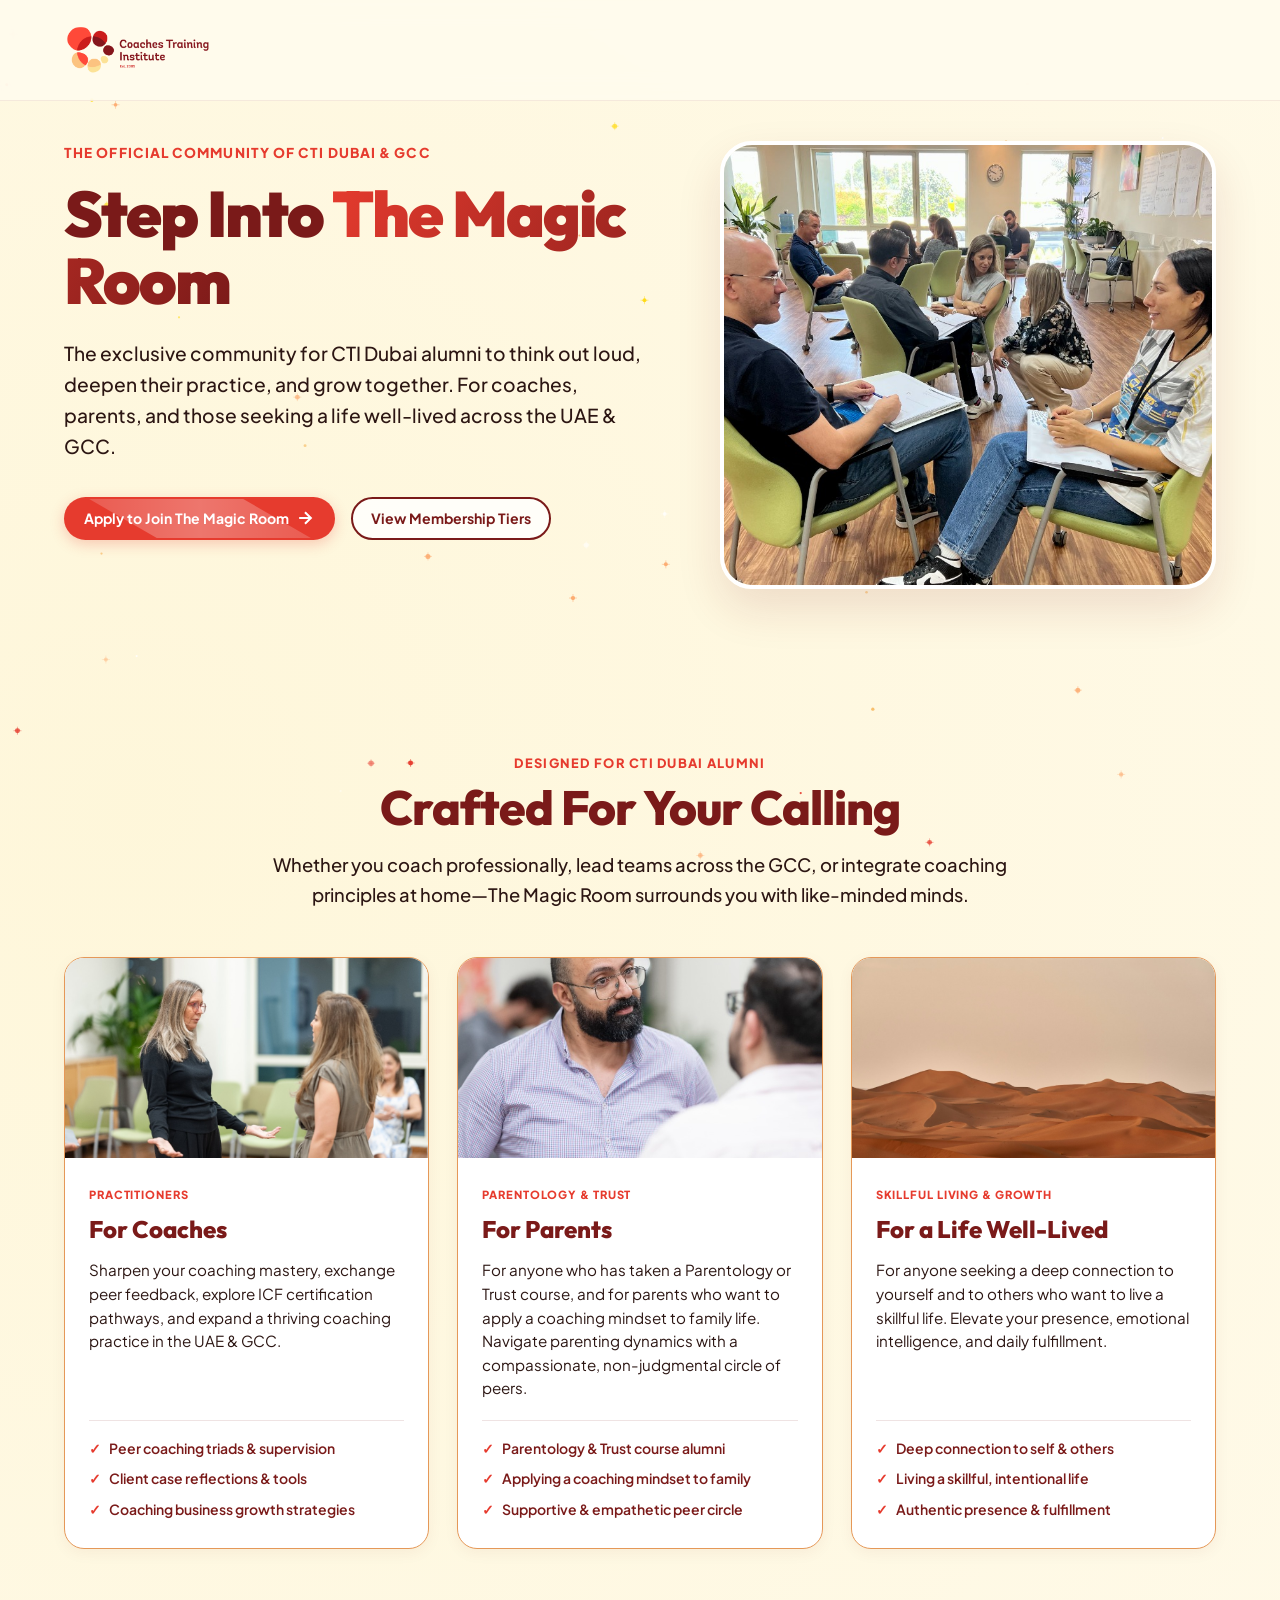
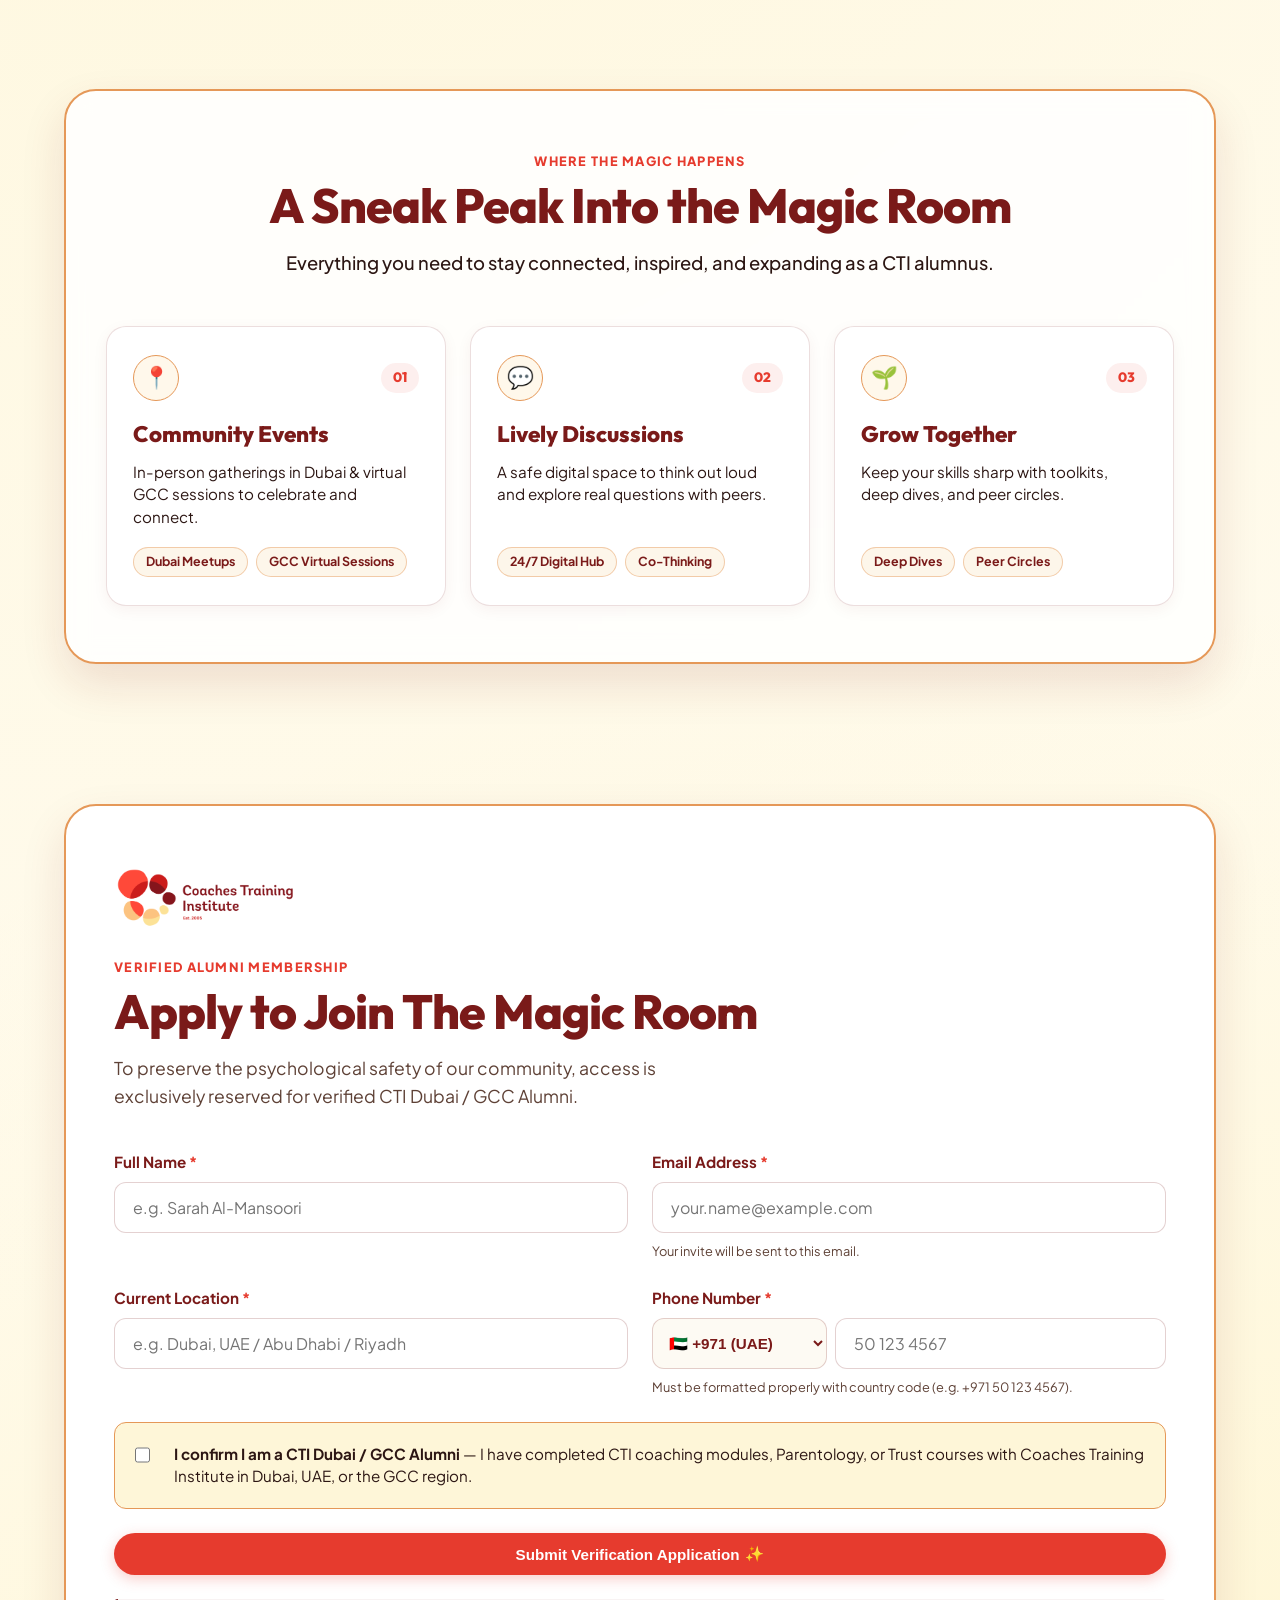
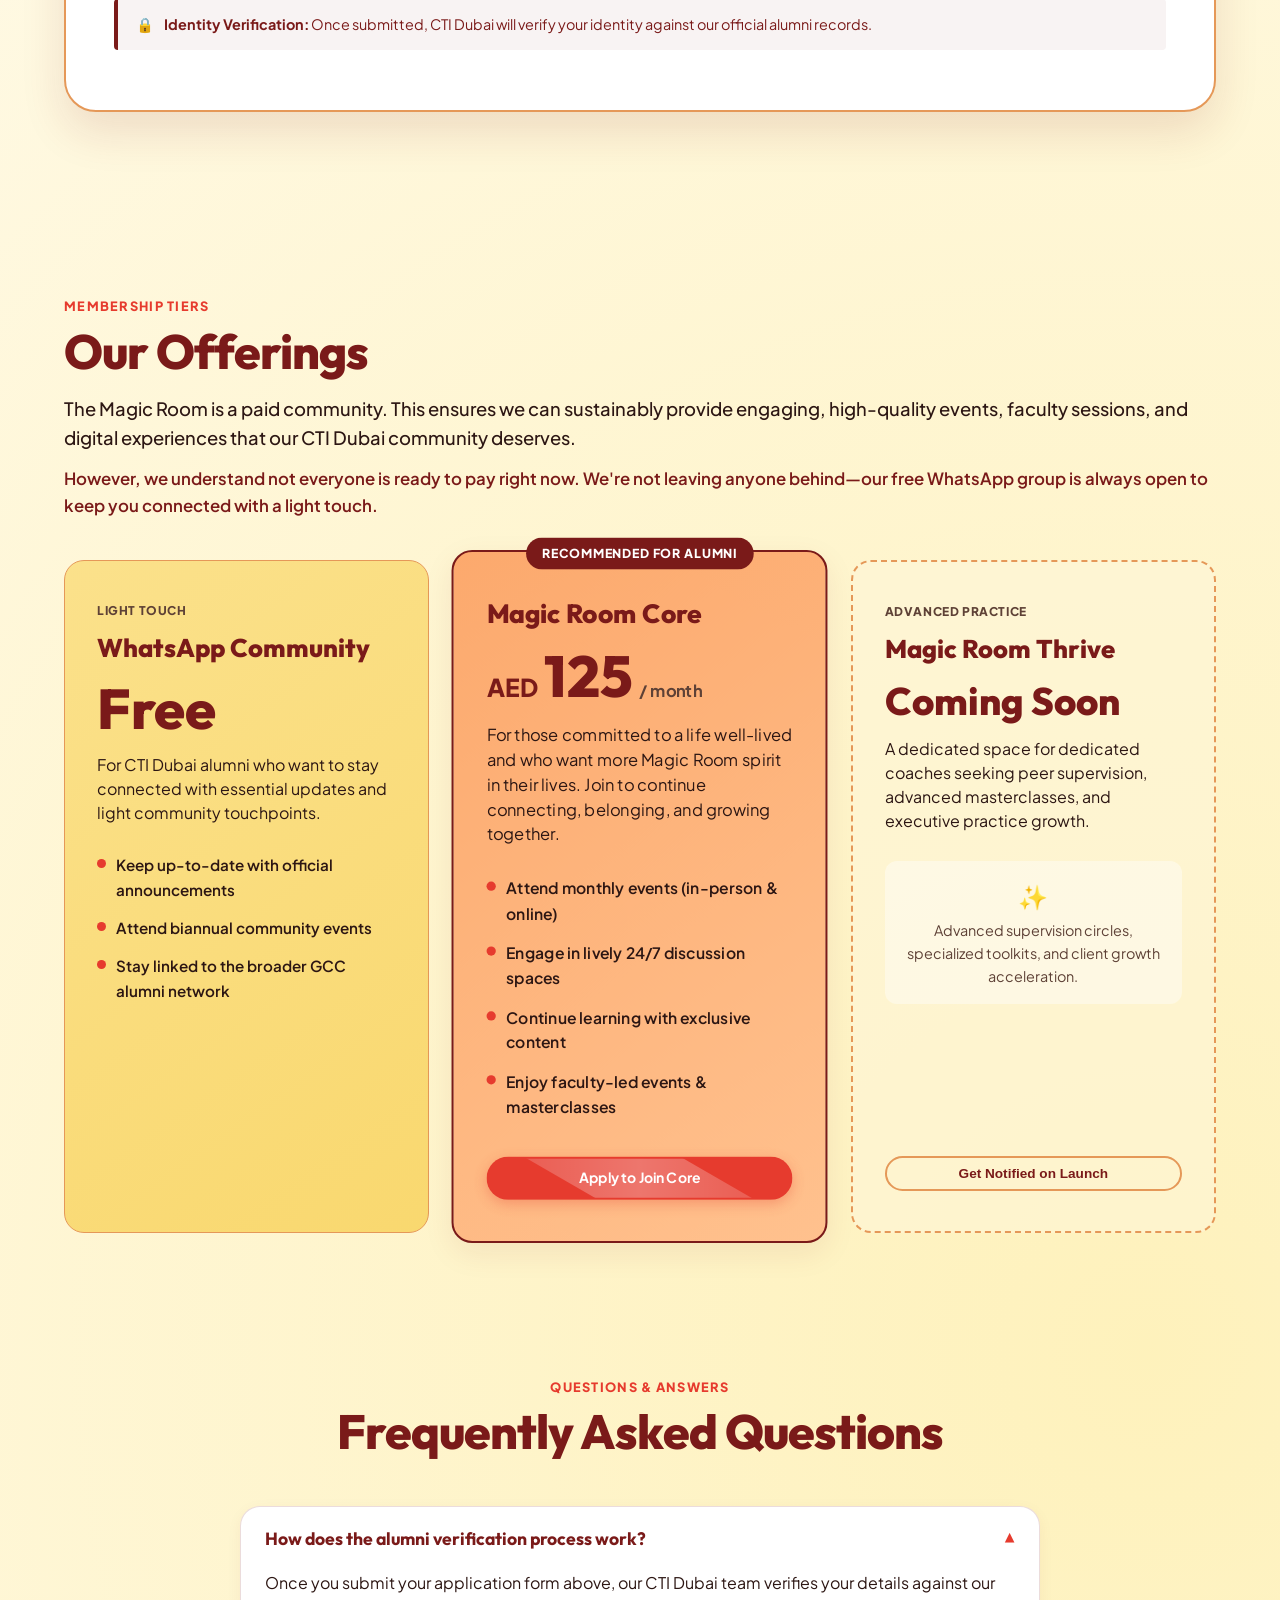
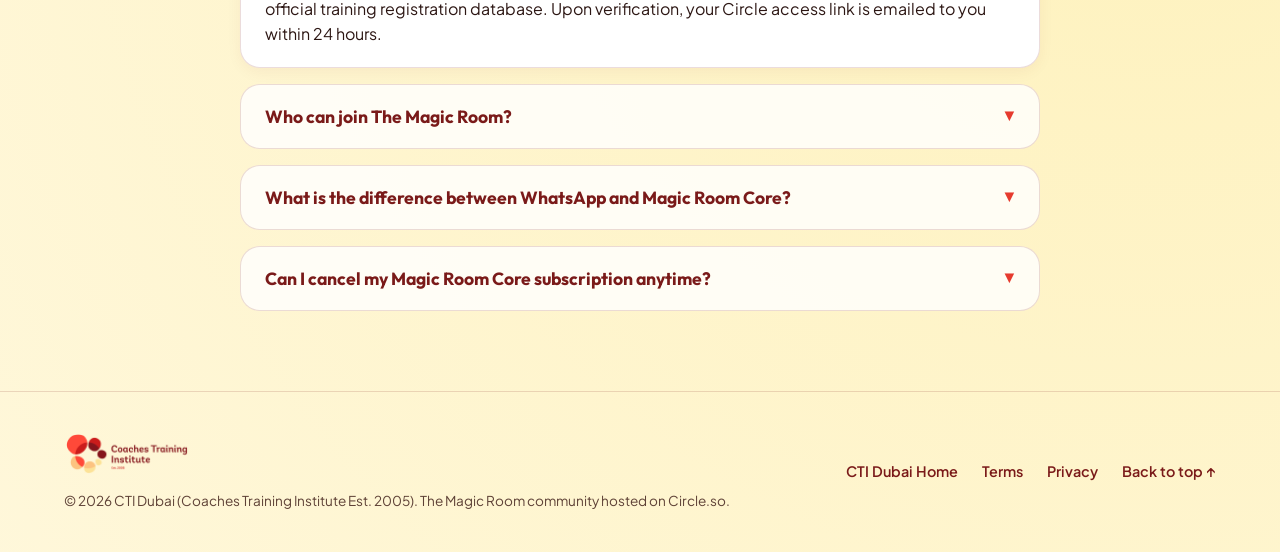
==== index.html @ 96b2b477 "Update hero body text" ====
<!DOCTYPE html>
<html lang="en">
<head>
  <meta charset="UTF-8">
  <meta name="viewport" content="width=device-width, initial-scale=1.0">
  <title>The Magic Room | Official CTI Dubai & GCC Alumni Community</title>
  <meta name="description" content="The Magic Room is the official community space for Coaches Training Institute (CTI Dubai) alumni—coaches, parents, and leaders across the UAE & GCC.">
  
  <!-- Google Fonts -->
  <link rel="preconnect" href="https://fonts.googleapis.com">
  <link rel="preconnect" href="https://fonts.gstatic.com" crossorigin>
  <link href="https://fonts.googleapis.com/css2?family=Plus+Jakarta+Sans:wght@400;500;600;700;800&family=Outfit:wght@500;600;700;800;900&display=swap" rel="stylesheet">
  
  <!-- Favicon -->
  <link rel="icon" type="image/png" href="./images/favicon.png">
  <link rel="apple-touch-icon" href="./images/favicon.png">
  
  <link rel="stylesheet" href="index.css">
</head>
<body>

  <!-- Twinkling Ambient Sparkle Canvas for Subtle Touches of Magic -->
  <canvas id="magicSparkleCanvas"></canvas>

  <!-- Navigation Bar - Clean Branding / Logo Only -->
  <nav class="navbar">
    <div class="nav-container nav-brand-only">
      <a href="#" class="brand-logo">
        <img src="./images/cti_logo.png" alt="Coaches Training Institute Est. 2005" class="cti-main-logo">
      </a>
    </div>
  </nav>

  <!-- Hero Section -->
  <section class="hero-section" id="about">
    <div class="hero-container">
      <div class="hero-content">
        <div class="hero-kicker-text">
          THE OFFICIAL COMMUNITY OF CTI DUBAI & GCC
        </div>
        
        <h1 class="hero-title">
          Step Into <span class="highlight-magic">The Magic Room</span>
        </h1>
        
        <p class="hero-subtitle">
          The exclusive community for CTI Dubai alumni to think out loud, deepen their practice, and grow together. For coaches, parents, and those seeking a life well-lived across the UAE &amp; GCC.
        </p>

        <div class="hero-cta-group">
          <a href="#apply-section" class="btn btn-primary btn-hero btn-sparkle">
            <span>Apply to Join The Magic Room</span>
            <svg width="20" height="20" viewBox="0 0 24 24" fill="none" stroke="currentColor" stroke-width="2.5"><path d="M5 12h14M12 5l7 7-7 7"/></svg>
          </a>
          <a href="#pricing" class="btn btn-secondary btn-hero">
            View Membership Tiers
          </a>
        </div>
      </div>

      <div class="hero-visual">
        <div class="visual-card">
          <img src="./images/cti_dubai_workshop_room.jpg" alt="CTI Dubai Community Workshop Room" class="visual-img">
        </div>
      </div>
    </div>
  </section>

  <!-- Audience Persona Section: Who It's For -->
  <section class="persona-section" id="who-its-for">
    <div class="section-container">
      <div class="section-header center">
        <span class="section-kicker">DESIGNED FOR CTI DUBAI ALUMNI</span>
        <h2 class="section-title">Crafted For Your Calling</h2>
        <p class="section-description">
          Whether you coach professionally, lead teams across the GCC, or integrate coaching principles at home—The Magic Room surrounds you with like-minded minds.
        </p>
      </div>

      <div class="persona-grid">
        <!-- Persona 1: Coaches -->
        <div class="persona-card">
          <div class="persona-img-box">
            <img src="./images/co_active_coaching_women.jpg" alt="Professional Coaching Practice" class="persona-img">
          </div>
          <div class="persona-card-body">
            <div class="persona-tag">PRACTITIONERS</div>
            <h3 class="persona-title">For Coaches</h3>
            <p class="persona-text">
              Sharpen your coaching mastery, exchange peer feedback, explore ICF certification pathways, and expand a thriving coaching practice in the UAE & GCC.
            </p>
            <ul class="persona-list">
              <li>Peer coaching triads & supervision</li>
              <li>Client case reflections & tools</li>
              <li>Coaching business growth strategies</li>
            </ul>
          </div>
        </div>

        <!-- Persona 2: Parents -->
        <div class="persona-card">
          <div class="persona-img-box">
            <img src="./images/co_active_coaching_man.jpg" alt="Transformational Listening for Parents" class="persona-img">
          </div>
          <div class="persona-card-body">
            <div class="persona-tag">PARENTOLOGY & TRUST</div>
            <h3 class="persona-title">For Parents</h3>
            <p class="persona-text">
              For anyone who has taken a Parentology or Trust course, and for parents who want to apply a coaching mindset to family life. Navigate parenting dynamics with a compassionate, non-judgmental circle of peers.
            </p>
            <ul class="persona-list">
              <li>Parentology & Trust course alumni</li>
              <li>Applying a coaching mindset to family</li>
              <li>Supportive & empathetic peer circle</li>
            </ul>
          </div>
        </div>

        <!-- Persona 3: For a Life Well-Lived -->
        <div class="persona-card">
          <div class="persona-img-box">
            <img src="./images/desert_dunes_day.jpg" alt="A Life Well-Lived" class="persona-img">
          </div>
          <div class="persona-card-body">
            <div class="persona-tag">SKILLFUL LIVING & GROWTH</div>
            <h3 class="persona-title">For a Life Well-Lived</h3>
            <p class="persona-text">
              For anyone seeking a deep connection to yourself and to others who want to live a skillful life. Elevate your presence, emotional intelligence, and daily fulfillment.
            </p>
            <ul class="persona-list">
              <li>Deep connection to self & others</li>
              <li>Living a skillful, intentional life</li>
              <li>Authentic presence & fulfillment</li>
            </ul>
          </div>
        </div>
      </div>
    </div>
  </section>


  <!-- Community Pillars Section -->
  <section class="pillars-section" id="pillars">
    <div class="section-container">
      <div class="pillars-wrapper">
        <div class="section-header center">
          <span class="section-kicker">WHERE THE MAGIC HAPPENS</span>
          <h2 class="section-title">A Sneak Peak Into the Magic Room</h2>
          <p class="section-description">
            Everything you need to stay connected, inspired, and expanding as a CTI alumnus.
          </p>
        </div>

        <div class="pillars-grid-v2">
          <!-- Pillar 1 -->
          <div class="pillar-card-v2">
            <div class="pillar-top-bar">
              <div class="pillar-icon-badge">📍</div>
              <span class="pillar-num-pill">01</span>
            </div>
            <h3 class="pillar-title-v2">Community Events</h3>
            <p class="pillar-short-desc">In-person gatherings in Dubai & virtual GCC sessions to celebrate and connect.</p>
            <div class="pillar-tags">
              <span class="pillar-chip">Dubai Meetups</span>
              <span class="pillar-chip">GCC Virtual Sessions</span>
            </div>
          </div>

          <!-- Pillar 2 -->
          <div class="pillar-card-v2">
            <div class="pillar-top-bar">
              <div class="pillar-icon-badge">💬</div>
              <span class="pillar-num-pill">02</span>
            </div>
            <h3 class="pillar-title-v2">Lively Discussions</h3>
            <p class="pillar-short-desc">A safe digital space to think out loud and explore real questions with peers.</p>
            <div class="pillar-tags">
              <span class="pillar-chip">24/7 Digital Hub</span>
              <span class="pillar-chip">Co-Thinking</span>
            </div>
          </div>

          <!-- Pillar 3 -->
          <div class="pillar-card-v2">
            <div class="pillar-top-bar">
              <div class="pillar-icon-badge">🌱</div>
              <span class="pillar-num-pill">03</span>
            </div>
            <h3 class="pillar-title-v2">Grow Together</h3>
            <p class="pillar-short-desc">Keep your skills sharp with toolkits, deep dives, and peer circles.</p>
            <div class="pillar-tags">
              <span class="pillar-chip">Deep Dives</span>
              <span class="pillar-chip">Peer Circles</span>
            </div>
          </div>
        </div>
      </div>
    </div>
  </section>


  <!-- CORE SECTION: APPLICATION TO JOIN THE MAGIC ROOM -->
  <section class="apply-section" id="apply-section">
    <div class="section-container">
      <div class="apply-card-container">
        
        <div class="apply-header">
          <div class="apply-logo-badge">
            <img src="./images/cti_logo.png" alt="CTI Dubai Logo" class="form-logo">
          </div>
          <span class="section-kicker">VERIFIED ALUMNI MEMBERSHIP</span>
          <h2 class="section-title">Apply to Join The Magic Room</h2>
          <p class="apply-subtitle">
            To preserve the psychological safety of our community, access is exclusively reserved for verified CTI Dubai / GCC Alumni.
          </p>
        </div>

        <!-- Application Form (Netlify Form Enabled) -->
        <form class="apply-form" id="magicApplyForm" name="alumni-application" method="POST" data-netlify="true">
          <input type="hidden" name="form-name" value="alumni-application">

          <div class="form-grid-2">
            <!-- Full Name -->
            <div class="form-group">
              <label for="fullName" class="form-label">Full Name <span class="required-star">*</span></label>
              <input type="text" id="fullName" name="full_name" class="form-control" placeholder="e.g. Sarah Al-Mansoori" required>
            </div>

            <!-- Email Address -->
            <div class="form-group">
              <label for="emailAddr" class="form-label">Email Address <span class="required-star">*</span></label>
              <input type="email" id="emailAddr" name="email" class="form-control" placeholder="your.name@example.com" required>
              <span class="form-hint">Your invite will be sent to this email.</span>
            </div>
          </div>

          <div class="form-grid-2">
            <!-- Location -->
            <div class="form-group">
              <label for="userLocation" class="form-label">Current Location <span class="required-star">*</span></label>
              <input type="text" id="userLocation" name="location" class="form-control" placeholder="e.g. Dubai, UAE / Abu Dhabi / Riyadh" required>
            </div>

            <!-- Phone Number with Country Code -->
            <div class="form-group">
              <label for="phoneNumber" class="form-label">Phone Number <span class="required-star">*</span></label>
              <div class="phone-input-wrap">
                <select id="countryCodeSelect" name="country_code" class="phone-code-select">
                  <option value="+971" selected>🇦🇪 +971 (UAE)</option>
                  <option value="+966">🇸🇦 +966 (KSA)</option>
                  <option value="+974">🇶🇦 +974 (Qatar)</option>
                  <option value="+965">🇰🇼 +965 (Kuwait)</option>
                  <option value="+973">🇧🇭 +973 (Bahrain)</option>
                  <option value="+968">🇴🇲 +968 (Oman)</option>
                  <option value="+44">🇬🇧 +44 (UK)</option>
                  <option value="+1">🇺🇸 +1 (USA)</option>
                  <option value="+other">🌐 Other (+)</option>
                </select>
                <input type="tel" id="phoneNumber" name="phone_number" class="form-control phone-num-input" placeholder="50 123 4567" required>
              </div>
              <span class="form-hint" id="phoneFormatHint">Must be formatted properly with country code (e.g. +971 50 123 4567).</span>
            </div>
          </div>

          <!-- Alumni Confirmation Checkbox -->
          <div class="form-group form-checkbox-group">
            <label class="checkbox-container">
              <input type="checkbox" id="alumniConfirm" name="alumni_confirmation" value="Confirmed CTI Dubai Alumni" required>
              <span class="checkbox-checkmark"></span>
              <span class="checkbox-text">
                <strong>I confirm I am a CTI Dubai / GCC Alumni</strong> — I have completed CTI coaching modules, Parentology, or Trust courses with Coaches Training Institute in Dubai, UAE, or the GCC region.
              </span>
            </label>
          </div>

          <!-- Submit Button -->
          <div class="form-submit-wrap">
            <button type="submit" class="btn btn-primary btn-submit-magic">
              <span>Submit Verification Application</span>
              <span class="magic-btn-sparkle">✨</span>
            </button>
          </div>

          <!-- Identity Verification Notice -->
          <div class="verification-notice">
            <span class="shield-icon">🔒</span>
            <span><strong>Identity Verification:</strong> Once submitted, CTI Dubai will verify your identity against our official alumni records.</span>
          </div>

        </form>

        <!-- Success Confirmation State (Hidden until submitted) -->
        <div class="apply-success-state" id="applySuccessState" style="display: none;">
          <div class="success-icon-wrap">
            <span class="success-sparkle">✨</span>
          </div>
          <h3 class="success-title">Application Submitted Successfully!</h3>
          <p class="success-message">
            Thank you, <strong id="successNameDisplay">Alumni</strong>! Your verification details have been received by CTI Dubai.
          </p>
          <div class="success-steps-box">
            <div class="success-step-item">
              <span class="step-num">1</span>
              <span>Our team is verifying your registration against our official CTI Dubai records.</span>
            </div>
            <div class="success-step-item">
              <span class="step-num">2</span>
              <span>Check your email for an invite link or a request for more information. If nothing appears in your inbox check your spam.</span>
            </div>
          </div>
          <button class="btn btn-secondary mt-4" id="resetAppFormBtn">Submit Another Application</button>
        </div>

      </div>
    </div>
  </section>

  <!-- Transparency on Price & Membership Tiers Section -->
  <section class="pricing-section" id="pricing">
    <div class="section-container">
      <div class="pricing-header center">
        <span class="section-kicker">MEMBERSHIP TIERS</span>
        <h2 class="section-title">Our Offerings</h2>
        
        <p class="pricing-lead">
          The Magic Room is a paid community. This ensures we can sustainably provide engaging, high-quality events, faculty sessions, and digital experiences that our CTI Dubai community deserves.
        </p>

        <p class="pricing-sublead">
          However, we understand not everyone is ready to pay right now. We're not leaving anyone behind—our free WhatsApp group is always open to keep you connected with a light touch.
        </p>
      </div>

      <!-- Pricing Cards Grid -->
      <div class="pricing-grid">

        <!-- Card 1: WhatsApp (Free) -->
        <div class="pricing-card card-whatsapp">
          <div class="card-badge-top">LIGHT TOUCH</div>
          <h3 class="tier-name">WhatsApp Community</h3>
          
          <div class="tier-price-box">
            <span class="tier-price-val">Free</span>
          </div>

          <p class="tier-desc">
            For CTI Dubai alumni who want to stay connected with essential updates and light community touchpoints.
          </p>

          <ul class="tier-checklist">
            <li><span class="check-dot"></span>Keep up-to-date with official announcements</li>
            <li><span class="check-dot"></span>Attend biannual community events</li>
            <li><span class="check-dot"></span>Stay linked to the broader GCC alumni network</li>
          </ul>
        </div>

        <!-- Card 2: Magic Room Core (Featured) -->
        <div class="pricing-card card-core featured">
          <div class="card-badge-featured">RECOMMENDED FOR ALUMNI</div>
          <h3 class="tier-name">Magic Room Core</h3>
          
          <div class="tier-price-box">
            <span class="tier-currency">AED</span>
            <span class="tier-price-val">125</span>
            <span class="tier-price-sub">/ month</span>
          </div>

          <p class="tier-desc">
            For those committed to a life well-lived and who want more Magic Room spirit in their lives. Join to continue connecting, belonging, and growing together.
          </p>

          <ul class="tier-checklist">
            <li><span class="check-dot"></span>Attend monthly events (in-person & online)</li>
            <li><span class="check-dot"></span>Engage in lively 24/7 discussion spaces</li>
            <li><span class="check-dot"></span>Continue learning with exclusive content</li>
            <li><span class="check-dot"></span>Enjoy faculty-led events & masterclasses</li>
          </ul>

          <div class="card-cta-wrap">
            <a href="#apply-section" class="btn btn-primary-full btn-sparkle">
              Apply to Join Core
            </a>
          </div>
        </div>

        <!-- Card 3: Magic Room Thrive (Coming Soon) -->
        <div class="pricing-card card-thrive">
          <div class="card-badge-top">ADVANCED PRACTICE</div>
          <h3 class="tier-name">Magic Room Thrive</h3>
          
          <div class="tier-price-box">
            <span class="tier-price-val coming-soon">Coming Soon</span>
          </div>

          <p class="tier-desc">
            A dedicated space for dedicated coaches seeking peer supervision, advanced masterclasses, and executive practice growth.
          </p>

          <div class="thrive-box">
            <span class="sparkle">✨</span>
            <p>Advanced supervision circles, specialized toolkits, and client growth acceleration.</p>
          </div>

          <div class="card-cta-wrap">
            <button class="btn btn-outline-full" id="notifyThriveBtn">
              Get Notified on Launch
            </button>
          </div>
        </div>

      </div>
    </div>
  </section>


  <!-- FAQ Section -->
  <section class="faq-section" id="faq">
    <div class="section-container">
      <div class="section-header center">
        <span class="section-kicker">QUESTIONS & ANSWERS</span>
        <h2 class="section-title">Frequently Asked Questions</h2>
      </div>

      <div class="faq-accordion">
        <div class="faq-item active">
          <button class="faq-question">
            <span>How does the alumni verification process work?</span>
            <span class="faq-icon">▼</span>
          </button>
          <div class="faq-answer">
            <p>Once you submit your application form above, our CTI Dubai team verifies your details against our official training registration database. Upon verification, your Circle access link is emailed to you within 24 hours.</p>
          </div>
        </div>

        <div class="faq-item">
          <button class="faq-question">
            <span>Who can join The Magic Room?</span>
            <span class="faq-icon">▼</span>
          </button>
          <div class="faq-answer">
            <p>The Magic Room is designed specifically for coaches, parents, and leaders who have attended training with The Coaches Training Institute (CTI) in Dubai, UAE, or the wider GCC region.</p>
          </div>
        </div>

        <div class="faq-item">
          <button class="faq-question">
            <span>What is the difference between WhatsApp and Magic Room Core?</span>
            <span class="faq-icon">▼</span>
          </button>
          <div class="faq-answer">
            <p>WhatsApp is a free, light-touch broadcast and chat channel for biannual community events and announcements. Magic Room Core is our full interactive platform on Circle, offering monthly in-person & online events, faculty circles, searchable topic spaces, event recordings, and active peer coaching.</p>
          </div>
        </div>

        <div class="faq-item">
          <button class="faq-question">
            <span>Can I cancel my Magic Room Core subscription anytime?</span>
            <span class="faq-icon">▼</span>
          </button>
          <div class="faq-answer">
            <p>Yes, absolutely. You can pause or cancel your subscription anytime directly inside your Circle account settings with no long-term commitments.</p>
          </div>
        </div>
      </div>
    </div>
  </section>

  <!-- Footer -->
  <footer class="footer">
    <div class="footer-container">
      <div class="footer-brand">
        <img src="./images/cti_logo.png" alt="Coaches Training Institute Est. 2005" class="footer-logo">
        <p class="footer-copy">© 2026 CTI Dubai (Coaches Training Institute Est. 2005). The Magic Room community hosted on Circle.so.</p>
      </div>

      <div class="footer-nav">
        <a href="https://www.coactivedubai.com" target="_blank" rel="noopener">CTI Dubai Home</a>
        <a href="https://magicroom.circle.so/terms" target="_blank">Terms</a>
        <a href="https://magicroom.circle.so/privacy" target="_blank">Privacy</a>
        <a href="#about">Back to top ↑</a>
      </div>
    </div>
  </footer>

  <!-- Modal: Waitlist Notification -->
  <div class="modal-overlay" id="notifyModalOverlay">
    <div class="modal-card modal-small">
      <div class="modal-header">
        <h3>Magic Room Thrive</h3>
        <button class="modal-close" id="closeNotifyModalBtn">&times;</button>
      </div>
      <div class="modal-body">
        <p class="modal-intro">
          Enter your email to get notified when <strong>Magic Room Thrive</strong> launches for dedicated CTI coaches.
        </p>
        <form id="waitlistForm" onsubmit="event.preventDefault(); alert('Thank you! You are on the Thrive waitlist.'); document.getElementById('notifyModalOverlay').classList.remove('active');">
          <input type="email" required placeholder="Enter your email address" class="form-input">
          <button type="submit" class="btn btn-primary-full mt-3">Notify Me</button>
        </form>
      </div>
    </div>
  </div>

  <script src="script.js"></script>
</body>
</html>
---- index.css ----
/* ==========================================================================
   THE MAGIC ROOM - WORLD-CLASS CTI DUBAI & GCC LANDING PAGE STYLES
   With Official CTI Logo Only Header, Alumni Verification & Magic Touches
   ========================================================================== */

:root {
  /* Color Palette matching CTI Logo */
  --color-canvas: #fffbee;
  --color-canvas-light: #fef6d8;
  --color-canvas-warm: #fde88a;
  
  --color-crimson: #7a1a19;
  --color-maroon: #821514;
  --color-dark: #2c1613;
  --color-muted: #5e4136;
  
  --color-red: #e63b2e;
  --color-red-hover: #c92c20;
  --color-amber: #f5a638;
  --color-peach: #fca96d;
  
  --color-border-amber: #e59858;
  --color-border-light: rgba(122, 26, 25, 0.15);
  
  /* Typography */
  --font-heading: 'Outfit', 'Plus Jakarta Sans', -apple-system, sans-serif;
  --font-body: 'Plus Jakarta Sans', -apple-system, sans-serif;
  
  /* Radius & Shadows */
  --radius-sm: 12px;
  --radius-md: 20px;
  --radius-lg: 32px;
  --radius-pill: 9999px;
  
  --shadow-sm: 0 4px 15px rgba(122, 26, 25, 0.05);
  --shadow-md: 0 10px 30px rgba(122, 26, 25, 0.08);
  --shadow-lg: 0 20px 45px rgba(122, 26, 25, 0.12);
  --shadow-glow: 0 0 25px rgba(230, 59, 46, 0.25);
}

/* Base Resets */
*, *::before, *::after {
  box-sizing: border-box;
  margin: 0;
  padding: 0;
}

html {
  scroll-behavior: smooth;
  font-size: 16px;
}

body {
  background-color: var(--color-canvas);
  background-image: 
    radial-gradient(circle at 10% 15%, rgba(254, 246, 216, 0.9) 0%, transparent 45%),
    radial-gradient(circle at 90% 85%, rgba(253, 232, 138, 0.5) 0%, transparent 50%);
  color: var(--color-dark);
  font-family: var(--font-body);
  line-height: 1.6;
  -webkit-font-smoothing: antialiased;
  position: relative;
  overflow-x: hidden;
}

/* Canvas Sparkles */
#magicSparkleCanvas {
  position: fixed;
  inset: 0;
  pointer-events: none;
  z-index: 1;
}

a {
  color: inherit;
  text-decoration: none;
}

/* Navigation Bar - Clean Branding / Logo Only */
.navbar {
  padding: 24px 0;
  position: relative;
  z-index: 100;
  background: rgba(255, 251, 238, 0.9);
  backdrop-filter: blur(12px);
  border-bottom: 1px solid rgba(122, 26, 25, 0.08);
}

.nav-container {
  max-width: 1200px;
  margin: 0 auto;
  padding: 0 24px;
}

.nav-brand-only {
  display: flex;
  justify-content: flex-start;
  align-items: center;
}

.cti-main-logo {
  height: 52px;
  width: auto;
  display: block;
}

/* Buttons */
.btn {
  display: inline-flex;
  align-items: center;
  justify-content: center;
  gap: 6px;
  padding: 6px 14px;
  border-radius: var(--radius-pill);
  font-weight: 700;
  font-size: 0.8rem;
  cursor: pointer;
  transition: all 0.25s cubic-bezier(0.16, 1, 0.3, 1);
  border: 2px solid transparent;
}

.btn-primary {
  background: var(--color-red);
  color: #ffffff;
  box-shadow: 0 4px 14px rgba(230, 59, 46, 0.25);
}

.btn-primary:hover {
  background: var(--color-red-hover);
  transform: translateY(-1px);
  box-shadow: 0 6px 18px rgba(230, 59, 46, 0.35);
}

.btn-sparkle {
  position: relative;
  overflow: hidden;
}

.btn-sparkle::after {
  content: "";
  position: absolute;
  top: -50%;
  left: -50%;
  width: 200%;
  height: 200%;
  background: linear-gradient(60deg, transparent, rgba(255,255,255,0.3), transparent);
  transform: rotate(30deg);
  transition: transform 0.6s ease;
}

.btn-sparkle:hover::after {
  transform: rotate(30deg) translate(20%, 20%);
}

.btn-secondary {
  background: rgba(255, 255, 255, 0.8);
  color: var(--color-crimson);
  border-color: var(--color-crimson);
}

.btn-secondary:hover {
  background: #ffffff;
  transform: translateY(-1px);
}

.btn-hero {
  padding: 8px 18px;
  font-size: 0.88rem;
}

.btn-outline-full {
  width: 100%;
  background: transparent;
  color: var(--color-crimson);
  border-color: var(--color-border-amber);
  padding: 8px 14px;
  font-size: 0.85rem;
}

.btn-outline-full:hover {
  background: rgba(122, 26, 25, 0.08);
  border-color: var(--color-crimson);
}

.btn-primary-full {
  width: 100%;
  background: var(--color-red);
  color: #ffffff;
  padding: 8px 14px;
  font-size: 0.85rem;
  box-shadow: 0 4px 12px rgba(230, 59, 46, 0.3);
}

.btn-primary-full:hover {
  background: var(--color-red-hover);
  transform: translateY(-1px);
}

/* Section Containers & Headers */
.section-container {
  max-width: 1200px;
  margin: 0 auto;
  padding: 0 24px;
  position: relative;
  z-index: 2;
}

.section-header {
  margin-bottom: 48px;
}

.section-header.center {
  text-align: center;
  max-width: 760px;
  margin-left: auto;
  margin-right: auto;
}

.section-kicker {
  display: inline-block;
  font-size: 0.8rem;
  font-weight: 800;
  letter-spacing: 0.1em;
  color: var(--color-red);
  text-transform: uppercase;
  margin-bottom: 8px;
}

.section-title {
  font-family: var(--font-heading);
  font-size: 3rem;
  font-weight: 800;
  color: var(--color-crimson);
  line-height: 1.1;
  margin-bottom: 16px;
  letter-spacing: -0.02em;
}

.section-description {
  font-size: 1.15rem;
  color: var(--color-dark);
  font-weight: 500;
}

/* Hero Section */
.hero-section {
  padding: 40px 0 80px;
  position: relative;
  z-index: 2;
}

.hero-container {
  max-width: 1200px;
  margin: 0 auto;
  padding: 0 24px;
  display: grid;
  grid-template-columns: 1.1fr 0.9fr;
  gap: 50px;
  align-items: center;
}

.hero-kicker-text {
  font-size: 0.85rem;
  font-weight: 800;
  letter-spacing: 0.08em;
  color: var(--color-red);
  text-transform: uppercase;
  margin-bottom: 16px;
}

.magic-sparkle {
  color: var(--color-amber);
}

.hero-title {
  font-family: var(--font-heading);
  font-size: 4rem;
  font-weight: 900;
  color: var(--color-crimson);
  line-height: 1.05;
  letter-spacing: -0.03em;
  margin-bottom: 24px;
}

.highlight-magic {
  position: relative;
  color: var(--color-red);
  background: linear-gradient(120deg, #e63b2e, #7a1a19);
  -webkit-background-clip: text;
  -webkit-text-fill-color: transparent;
}

.hero-subtitle {
  font-size: 1.2rem;
  color: var(--color-dark);
  line-height: 1.6;
  margin-bottom: 36px;
  font-weight: 500;
  max-width: 580px;
}

.hero-cta-group {
  display: flex;
  gap: 16px;
  flex-wrap: wrap;
  margin-bottom: 48px;
}

.hero-trust-bar {
  display: flex;
  align-items: center;
  gap: 24px;
  padding-top: 24px;
  border-top: 1px solid rgba(122, 26, 25, 0.15);
}

.trust-item {
  display: flex;
  flex-direction: column;
}

.trust-number {
  font-family: var(--font-heading);
  font-size: 1.5rem;
  font-weight: 800;
  color: var(--color-crimson);
  line-height: 1.1;
}

.trust-label {
  font-size: 0.8rem;
  font-weight: 600;
  color: var(--color-muted);
}

.trust-divider {
  width: 1px;
  height: 36px;
  background: rgba(122, 26, 25, 0.15);
}

/* Hero Visual */
.hero-visual {
  position: relative;
}

.visual-card {
  border-radius: var(--radius-lg);
  overflow: hidden;
  box-shadow: var(--shadow-lg);
  border: 4px solid #ffffff;
  transform: none;
}

.visual-img {
  width: 100%;
  height: 440px;
  object-fit: cover;
  display: block;
}

.visual-overlay {
  position: absolute;
  bottom: 16px;
  left: 16px;
}

.overlay-tag {
  background: rgba(255, 255, 255, 0.92);
  backdrop-filter: blur(8px);
  padding: 8px 16px;
  border-radius: var(--radius-pill);
  font-weight: 700;
  font-size: 0.85rem;
  color: var(--color-crimson);
  display: inline-flex;
  align-items: center;
  gap: 6px;
}

.float-badge {
  position: absolute;
  background: #ffffff;
  padding: 8px 14px;
  border-radius: var(--radius-pill);
  font-weight: 700;
  font-size: 0.8rem;
  color: var(--color-crimson);
  box-shadow: var(--shadow-md);
  display: flex;
  align-items: center;
  gap: 6px;
}

.float-top-left {
  top: -18px;
  left: -18px;
}

.float-bottom-right {
  bottom: 24px;
  right: -18px;
}

/* Persona Section */
.persona-section {
  padding: 80px 0;
  position: relative;
  z-index: 2;
}

.persona-grid {
  display: grid;
  grid-template-columns: repeat(3, 1fr);
  gap: 28px;
}

.persona-card {
  background: #ffffff;
  border: 1.5px solid var(--color-border-amber);
  border-radius: var(--radius-md);
  overflow: hidden;
  transition: transform 0.3s ease, box-shadow 0.3s ease;
  box-shadow: var(--shadow-sm);
  display: flex;
  flex-direction: column;
}

.persona-card:hover {
  transform: translateY(-6px);
  box-shadow: var(--shadow-md);
}

.persona-img-box {
  width: 100%;
  height: 200px;
  overflow: hidden;
}

.persona-img {
  width: 100%;
  height: 100%;
  object-fit: cover;
}

.persona-card-body {
  padding: 28px 24px;
  display: flex;
  flex-direction: column;
  flex-grow: 1;
}

.persona-tag {
  font-size: 0.7rem;
  font-weight: 800;
  color: var(--color-red);
  letter-spacing: 0.08em;
  margin-bottom: 6px;
}

.persona-title {
  font-family: var(--font-heading);
  font-size: 1.5rem;
  font-weight: 800;
  color: var(--color-crimson);
  margin-bottom: 10px;
}

.persona-text {
  font-size: 0.95rem;
  color: var(--color-dark);
  line-height: 1.55;
  margin-bottom: 20px;
}

.persona-list {
  list-style: none;
  margin-top: auto;
  display: flex;
  flex-direction: column;
  gap: 8px;
  padding-top: 16px;
  border-top: 1px solid rgba(122, 26, 25, 0.12);
}

.persona-list li {
  font-size: 0.875rem;
  font-weight: 600;
  color: var(--color-crimson);
  display: flex;
  align-items: center;
  gap: 8px;
}

.persona-list li::before {
  content: "✓";
  font-weight: 800;
  color: var(--color-red);
}

/* Sneak Peek Section: Inside The Community (Stacked Card Switcher) */
.sneak-peek-section {
  padding: 60px 0 80px;
  position: relative;
  z-index: 2;
}

.sneak-peek-stack-container {
  max-width: 900px;
  margin: 0 auto;
  display: flex;
  flex-direction: column;
  align-items: center;
}

.sneak-peek-nav {
  display: flex;
  gap: 12px;
  margin-bottom: 28px;
  background: rgba(255, 255, 255, 0.8);
  padding: 6px;
  border-radius: var(--radius-pill);
  border: 1.5px solid var(--color-border-amber);
  box-shadow: var(--shadow-sm);
  backdrop-filter: blur(8px);
}

.peek-tab-btn {
  background: transparent;
  border: none;
  color: var(--color-crimson);
  padding: 8px 20px;
  border-radius: var(--radius-pill);
  font-weight: 700;
  font-size: 0.88rem;
  cursor: pointer;
  transition: all 0.25s ease;
}

.peek-tab-btn.active, .peek-tab-btn:hover {
  background: var(--color-red);
  color: #ffffff;
  box-shadow: 0 4px 14px rgba(230, 59, 46, 0.3);
}

.peek-card-stack {
  position: relative;
  width: 100%;
  min-height: 480px;
}

.stacked-peek-card {
  position: absolute;
  top: 0;
  left: 0;
  width: 100%;
  opacity: 0;
  transform: translateY(24px) scale(0.96);
  pointer-events: none;
  transition: all 0.6s cubic-bezier(0.16, 1, 0.3, 1);
  z-index: 1;
}

.stacked-peek-card.active {
  opacity: 1;
  transform: translateY(0) scale(1);
  pointer-events: auto;
  z-index: 2;
}

/* White Box Frame (Matching user reference image) */
.white-box-frame {
  background: #ffffff;
  border: 4px solid #ffffff;
  border-radius: 28px;
  overflow: hidden;
  box-shadow: 0 20px 45px rgba(122, 26, 25, 0.14);
  margin-bottom: 0;
}

.browser-header {
  padding: 10px 18px;
  display: flex;
  align-items: center;
  gap: 8px;
  background: #fdfaf3;
  border-bottom: 1px solid rgba(122, 26, 25, 0.1);
}

.browser-header .dot {
  width: 10px;
  height: 10px;
  border-radius: 50%;
  display: inline-block;
}

.browser-header .dot.red { background: #ff5f56; }
.browser-header .dot.yellow { background: #ffbd2e; }
.browser-header .dot.green { background: #27c93f; }

.browser-url {
  font-size: 0.78rem;
  color: var(--color-crimson);
  font-weight: 700;
  margin-left: 8px;
  opacity: 0.85;
}

.peek-img {
  width: 100%;
  height: auto;
  display: block;
  object-fit: cover;
}

.stacked-peek-caption {
  background: rgba(255, 255, 255, 0.95);
  backdrop-filter: blur(12px);
  border: 1.5px solid var(--color-border-amber);
  border-radius: var(--radius-md);
  padding: 22px 28px;
  text-align: center;
  box-shadow: var(--shadow-sm);
  max-width: 780px;
  margin: 0 auto;
}

.peek-tag {
  font-size: 0.72rem;
  font-weight: 800;
  color: var(--color-red);
  letter-spacing: 0.08em;
  margin-bottom: 6px;
  display: block;
}

.peek-title {
  font-family: var(--font-heading);
  font-size: 1.4rem;
  font-weight: 800;
  color: var(--color-crimson);
  margin-bottom: 8px;
}

.peek-text {
  font-size: 0.95rem;
  color: var(--color-dark);
  line-height: 1.5;
}

/* Pillars Section - Redesigned Standout Card Showcase */
.pillars-section {
  padding: 60px 0 80px;
  position: relative;
  z-index: 2;
}

.pillars-wrapper {
  background: rgba(255, 255, 255, 0.85);
  border: 2px solid var(--color-border-amber);
  border-radius: var(--radius-lg);
  padding: 56px 40px;
  box-shadow: var(--shadow-lg);
  backdrop-filter: blur(12px);
}

.pillars-grid-v2 {
  display: grid;
  grid-template-columns: repeat(3, 1fr);
  gap: 24px;
}

.pillar-card-v2 {
  background: #ffffff;
  border: 1.5px solid rgba(122, 26, 25, 0.14);
  border-radius: var(--radius-md);
  padding: 28px 26px;
  box-shadow: var(--shadow-sm);
  transition: transform 0.25s ease, box-shadow 0.25s ease, border-color 0.25s ease;
  display: flex;
  flex-direction: column;
}

.pillar-card-v2:hover {
  transform: translateY(-4px);
  box-shadow: var(--shadow-md);
  border-color: var(--color-red);
}

.pillar-top-bar {
  display: flex;
  justify-content: space-between;
  align-items: center;
  margin-bottom: 16px;
}

.pillar-icon-badge {
  width: 46px;
  height: 46px;
  border-radius: 50%;
  background: #fff8eb;
  border: 1.5px solid var(--color-border-amber);
  display: flex;
  align-items: center;
  justify-content: center;
  font-size: 1.35rem;
}

.pillar-num-pill {
  font-family: var(--font-heading);
  font-weight: 800;
  font-size: 0.85rem;
  color: var(--color-red);
  background: rgba(230, 59, 46, 0.08);
  padding: 4px 12px;
  border-radius: var(--radius-pill);
}

.pillar-title-v2 {
  font-family: var(--font-heading);
  font-size: 1.4rem;
  font-weight: 800;
  color: var(--color-crimson);
  margin-bottom: 8px;
}

.pillar-short-desc {
  font-size: 0.95rem;
  color: var(--color-dark);
  line-height: 1.5;
  margin-bottom: 18px;
  flex-grow: 1;
}

.pillar-tags {
  display: flex;
  gap: 8px;
  flex-wrap: wrap;
}

.pillar-chip {
  font-size: 0.78rem;
  font-weight: 700;
  color: var(--color-crimson);
  background: #fdf6ea;
  border: 1px solid rgba(229, 152, 88, 0.45);
  padding: 4px 12px;
  border-radius: var(--radius-pill);
}

@media (max-width: 768px) {
  .pillars-grid-v2 {
    grid-template-columns: 1fr;
  }
  .pillars-wrapper {
    padding: 36px 20px;
  }
}

/* Magical Starlit Desert Banner */
.magic-portal-section {
  padding: 40px 0 80px;
  position: relative;
  z-index: 2;
}

.portal-card {
  background: linear-gradient(rgba(13, 19, 38, 0.8), rgba(44, 22, 19, 0.85)), url('./images/desert_starlit_night.jpg');
  background-size: cover;
  background-position: center;
  color: #ffffff;
  border-radius: var(--radius-lg);
  padding: 80px 40px;
  text-align: center;
  box-shadow: var(--shadow-lg);
  border: 2px solid rgba(254, 246, 216, 0.3);
}

.portal-sparkles {
  font-size: 1.8rem;
  display: block;
  margin-bottom: 12px;
}

.portal-title {
  font-family: var(--font-heading);
  font-size: 3rem;
  font-weight: 800;
  margin-bottom: 16px;
  color: #ffffff;
}

.portal-text {
  font-size: 1.25rem;
  opacity: 0.95;
  margin-bottom: 36px;
  max-width: 640px;
  margin-left: auto;
  margin-right: auto;
}

/* APPLICATION FORM SECTION */
.apply-section {
  padding: 60px 0 100px;
  position: relative;
  z-index: 2;
}

.apply-card-container {
  background: #ffffff;
  border: 2px solid var(--color-border-amber);
  border-radius: var(--radius-lg);
  padding: 60px 48px;
  box-shadow: var(--shadow-lg);
  position: relative;
}

.apply-header {
  margin-bottom: 40px;
}

.apply-logo-badge {
  margin-bottom: 16px;
}

.form-logo {
  height: 64px;
  width: auto;
}

.apply-subtitle {
  font-size: 1.1rem;
  color: var(--color-muted);
  max-width: 620px;
  margin: 12px 0 0;
  text-align: left;
}

.apply-form {
  display: flex;
  flex-direction: column;
  gap: 24px;
}

.form-grid-2 {
  display: grid;
  grid-template-columns: 1fr 1fr;
  gap: 24px;
}

.form-group {
  display: flex;
  flex-direction: column;
  gap: 8px;
}

.form-label {
  font-weight: 700;
  font-size: 0.95rem;
  color: var(--color-crimson);
}

.required-star {
  color: var(--color-red);
}

.form-control {
  width: 100%;
  padding: 14px 18px;
  border: 1.5px solid rgba(122, 26, 25, 0.2);
  border-radius: var(--radius-sm);
  font-size: 1rem;
  font-family: var(--font-body);
  transition: all 0.2s ease;
  background: #ffffff;
}

.form-control:focus {
  outline: none;
  border-color: var(--color-red);
  box-shadow: 0 0 0 4px rgba(230, 59, 46, 0.12);
}

/* Phone Input Wrap */
.phone-input-wrap {
  display: flex;
  gap: 8px;
}

.phone-code-select {
  padding: 14px 12px;
  border: 1.5px solid rgba(122, 26, 25, 0.2);
  border-radius: var(--radius-sm);
  font-size: 0.95rem;
  font-weight: 600;
  background: #fdfaf3;
  color: var(--color-crimson);
  cursor: pointer;
}

.phone-num-input {
  flex-grow: 1;
}

.form-hint {
  font-size: 0.8rem;
  color: var(--color-muted);
}

/* Checkbox Container */
.form-checkbox-group {
  background: var(--color-canvas-light);
  padding: 20px;
  border-radius: var(--radius-sm);
  border: 1.5px solid var(--color-border-amber);
}

.checkbox-container {
  display: flex;
  align-items: flex-start;
  gap: 12px;
  cursor: pointer;
  user-select: none;
}

.checkbox-container input {
  width: 20px;
  height: 20px;
  accent-color: var(--color-red);
  cursor: pointer;
  margin-top: 2px;
}

.checkbox-text {
  font-size: 0.95rem;
  color: var(--color-dark);
  line-height: 1.5;
}

.verification-notice {
  background: rgba(122, 26, 25, 0.05);
  border-left: 4px solid var(--color-crimson);
  padding: 14px 18px;
  border-radius: 4px;
  font-size: 0.9rem;
  color: var(--color-crimson);
  display: flex;
  align-items: center;
  gap: 10px;
}

.btn-submit-magic {
  width: 100%;
  padding: 10px 20px;
  font-size: 0.95rem;
}

/* Success State */
.apply-success-state {
  text-align: center;
  padding: 40px 20px;
}

.success-icon-wrap {
  font-size: 3rem;
  margin-bottom: 16px;
}

.success-title {
  font-family: var(--font-heading);
  font-size: 2.2rem;
  font-weight: 800;
  color: var(--color-crimson);
  margin-bottom: 12px;
}

.success-message {
  font-size: 1.15rem;
  color: var(--color-dark);
  margin-bottom: 32px;
}

.success-steps-box {
  max-width: 600px;
  margin: 0 auto 32px;
  display: flex;
  flex-direction: column;
  gap: 16px;
  text-align: left;
}

.success-step-item {
  display: flex;
  align-items: flex-start;
  gap: 14px;
  background: var(--color-canvas-light);
  padding: 16px 20px;
  border-radius: var(--radius-sm);
  border: 1px solid var(--color-border-amber);
  font-size: 0.95rem;
}

.step-num {
  width: 28px;
  height: 28px;
  background: var(--color-red);
  color: #ffffff;
  border-radius: 50%;
  font-weight: 800;
  display: flex;
  align-items: center;
  justify-content: center;
  flex-shrink: 0;
}

/* Pricing Section */
.pricing-section {
  padding: 80px 0;
  position: relative;
  z-index: 2;
}

.pricing-lead {
  font-size: 1.15rem;
  color: var(--color-dark);
  margin-bottom: 14px;
  font-weight: 500;
}

.pricing-sublead {
  font-size: 1.05rem;
  color: var(--color-crimson);
  font-weight: 600;
  margin-bottom: 40px;
}

.pricing-grid {
  display: grid;
  grid-template-columns: repeat(3, 1fr);
  gap: 28px;
  align-items: stretch;
}

.pricing-card {
  border-radius: var(--radius-md);
  padding: 40px 32px;
  display: flex;
  flex-direction: column;
  position: relative;
}

.card-whatsapp {
  background: linear-gradient(145deg, #fbe18b 0%, #f9d86f 100%);
  border: 1.5px solid var(--color-border-amber);
}

.card-core {
  background: linear-gradient(145deg, #fca96d 0%, #ffc18e 100%);
  border: 2px solid var(--color-crimson);
  box-shadow: var(--shadow-md);
}

.card-core.featured {
  transform: scale(1.03);
}

.card-thrive {
  background: rgba(254, 246, 216, 0.6);
  border: 2px dashed var(--color-border-amber);
}

.card-badge-top {
  font-size: 0.75rem;
  font-weight: 800;
  color: var(--color-muted);
  letter-spacing: 0.05em;
  margin-bottom: 8px;
}

.card-badge-featured {
  position: absolute;
  top: -14px;
  left: 50%;
  transform: translateX(-50%);
  background: var(--color-crimson);
  color: #ffffff;
  font-size: 0.75rem;
  font-weight: 800;
  padding: 6px 16px;
  border-radius: var(--radius-pill);
  letter-spacing: 0.05em;
  white-space: nowrap;
}

.tier-name {
  font-family: var(--font-heading);
  font-size: 1.6rem;
  font-weight: 800;
  color: var(--color-crimson);
  margin-bottom: 12px;
}

.tier-price-box {
  display: flex;
  align-items: baseline;
  gap: 6px;
  margin-bottom: 16px;
}

.tier-currency {
  font-size: 1.5rem;
  font-weight: 800;
  color: var(--color-crimson);
}

.tier-price-val {
  font-family: var(--font-heading);
  font-size: 3.5rem;
  font-weight: 800;
  color: var(--color-crimson);
  line-height: 1;
}

.tier-price-sub {
  font-size: 1rem;
  font-weight: 700;
  color: var(--color-muted);
}

.tier-price-val.coming-soon {
  font-size: 2.4rem;
}

.tier-desc {
  font-size: 1rem;
  color: var(--color-dark);
  line-height: 1.5;
  margin-bottom: 28px;
}

.tier-checklist {
  list-style: none;
  margin-bottom: 36px;
  display: flex;
  flex-direction: column;
  gap: 14px;
  flex-grow: 1;
}

.tier-checklist li {
  display: flex;
  align-items: flex-start;
  gap: 10px;
  font-size: 0.95rem;
  font-weight: 600;
  color: var(--color-dark);
}

.check-dot {
  width: 9px;
  height: 9px;
  background: var(--color-red);
  border-radius: 50%;
  margin-top: 6px;
  flex-shrink: 0;
}

.card-cta-wrap {
  margin-top: auto;
}

.thrive-box {
  background: rgba(255, 255, 255, 0.4);
  padding: 16px;
  border-radius: var(--radius-sm);
  text-align: center;
  margin-bottom: 28px;
}

.thrive-box .sparkle {
  font-size: 1.5rem;
}

.thrive-box p {
  font-size: 0.9rem;
  color: var(--color-muted);
  margin-top: 4px;
}

/* Testimonials Section */
.testimonials-section {
  padding: 60px 0 80px;
  position: relative;
  z-index: 2;
}

.testimonials-grid {
  display: grid;
  grid-template-columns: repeat(3, 1fr);
  gap: 24px;
}

.testimonial-card {
  background: #ffffff;
  border-radius: var(--radius-md);
  padding: 32px 28px;
  box-shadow: var(--shadow-sm);
  border: 1px solid rgba(122, 26, 25, 0.1);
  display: flex;
  flex-direction: column;
}

.stars {
  color: #f59e0b;
  font-size: 1.1rem;
  margin-bottom: 14px;
}

.testimonial-quote {
  font-size: 1rem;
  color: var(--color-dark);
  line-height: 1.6;
  font-style: italic;
  margin-bottom: 24px;
  flex-grow: 1;
}

.testimonial-author {
  display: flex;
  align-items: center;
  gap: 12px;
}

.author-avatar {
  width: 42px;
  height: 42px;
  background: var(--color-canvas);
  color: var(--color-crimson);
  font-weight: 800;
  border-radius: 50%;
  display: flex;
  align-items: center;
  justify-content: center;
  font-size: 0.85rem;
}

.author-name {
  font-weight: 700;
  color: var(--color-crimson);
  font-size: 0.95rem;
}

.author-role {
  font-size: 0.8rem;
  color: var(--color-muted);
}

/* FAQ Section */
.faq-section {
  padding: 60px 0 80px;
  position: relative;
  z-index: 2;
}

.faq-accordion {
  max-width: 800px;
  margin: 0 auto;
  display: flex;
  flex-direction: column;
  gap: 16px;
}

.faq-item {
  background: rgba(255, 255, 255, 0.8);
  border: 1px solid rgba(122, 26, 25, 0.15);
  border-radius: var(--radius-md);
  overflow: hidden;
  transition: background 0.3s ease;
}

.faq-item.active {
  background: #ffffff;
  box-shadow: var(--shadow-sm);
}

.faq-question {
  width: 100%;
  padding: 20px 24px;
  background: none;
  border: none;
  text-align: left;
  font-family: var(--font-heading);
  font-size: 1.1rem;
  font-weight: 700;
  color: var(--color-crimson);
  cursor: pointer;
  display: flex;
  justify-content: space-between;
  align-items: center;
}

.faq-icon {
  font-size: 0.8rem;
  color: var(--color-red);
  transition: transform 0.3s ease;
}

.faq-item.active .faq-icon {
  transform: rotate(180deg);
}

.faq-answer {
  max-height: 0;
  overflow: hidden;
  transition: max-height 0.3s ease, padding 0.3s ease;
  padding: 0 24px;
}

.faq-item.active .faq-answer {
  max-height: 200px;
  padding: 0 24px 20px 24px;
}

.faq-answer p {
  font-size: 1rem;
  color: var(--color-dark);
}

/* Footer */
.footer {
  padding: 40px 0;
  border-top: 1px solid rgba(122, 26, 25, 0.15);
  position: relative;
  z-index: 2;
}

.footer-container {
  max-width: 1200px;
  margin: 0 auto;
  padding: 0 24px;
  display: flex;
  justify-content: space-between;
  align-items: center;
  flex-wrap: wrap;
  gap: 20px;
}

.footer-logo {
  height: 44px;
  width: auto;
}

.footer-copy {
  font-size: 0.85rem;
  color: var(--color-muted);
  margin-top: 8px;
}

.footer-nav {
  display: flex;
  gap: 24px;
  font-weight: 600;
  font-size: 0.9rem;
  color: var(--color-crimson);
}

/* Modal */
.modal-overlay {
  position: fixed;
  inset: 0;
  background: rgba(44, 22, 19, 0.65);
  backdrop-filter: blur(6px);
  display: flex;
  align-items: center;
  justify-content: center;
  padding: 24px;
  z-index: 2000;
  opacity: 0;
  pointer-events: none;
  transition: opacity 0.3s ease;
}

.modal-overlay.active {
  opacity: 1;
  pointer-events: auto;
}

.modal-card {
  background: #ffffff;
  border-radius: var(--radius-lg);
  width: 100%;
  max-width: 760px;
  max-height: 85vh;
  overflow-y: auto;
  box-shadow: 0 25px 50px rgba(0,0,0,0.25);
  padding: 32px;
}

.modal-small {
  max-width: 440px;
}

.modal-header {
  display: flex;
  justify-content: space-between;
  align-items: center;
  margin-bottom: 20px;
  padding-bottom: 12px;
  border-bottom: 1px solid #eeeeee;
}

.modal-header h3 {
  font-family: var(--font-heading);
  font-size: 1.4rem;
  color: var(--color-crimson);
}

.modal-close {
  background: none;
  border: none;
  font-size: 1.8rem;
  cursor: pointer;
  color: #999999;
}

.modal-intro {
  font-size: 0.95rem;
  color: var(--color-muted);
  margin-bottom: 20px;
}

.mt-4 {
  margin-top: 16px;
}

/* Responsive */
@media (max-width: 992px) {
  .hero-container {
    grid-template-columns: 1fr;
    gap: 40px;
  }
  .hero-title { font-size: 3rem; }
  .form-grid-2 { grid-template-columns: 1fr; }
  .apply-card-container { padding: 36px 24px; }
  .persona-grid, .pillars-grid, .pricing-grid, .testimonials-grid {
    grid-template-columns: 1fr;
  }
  .card-core.featured { transform: scale(1); }
}
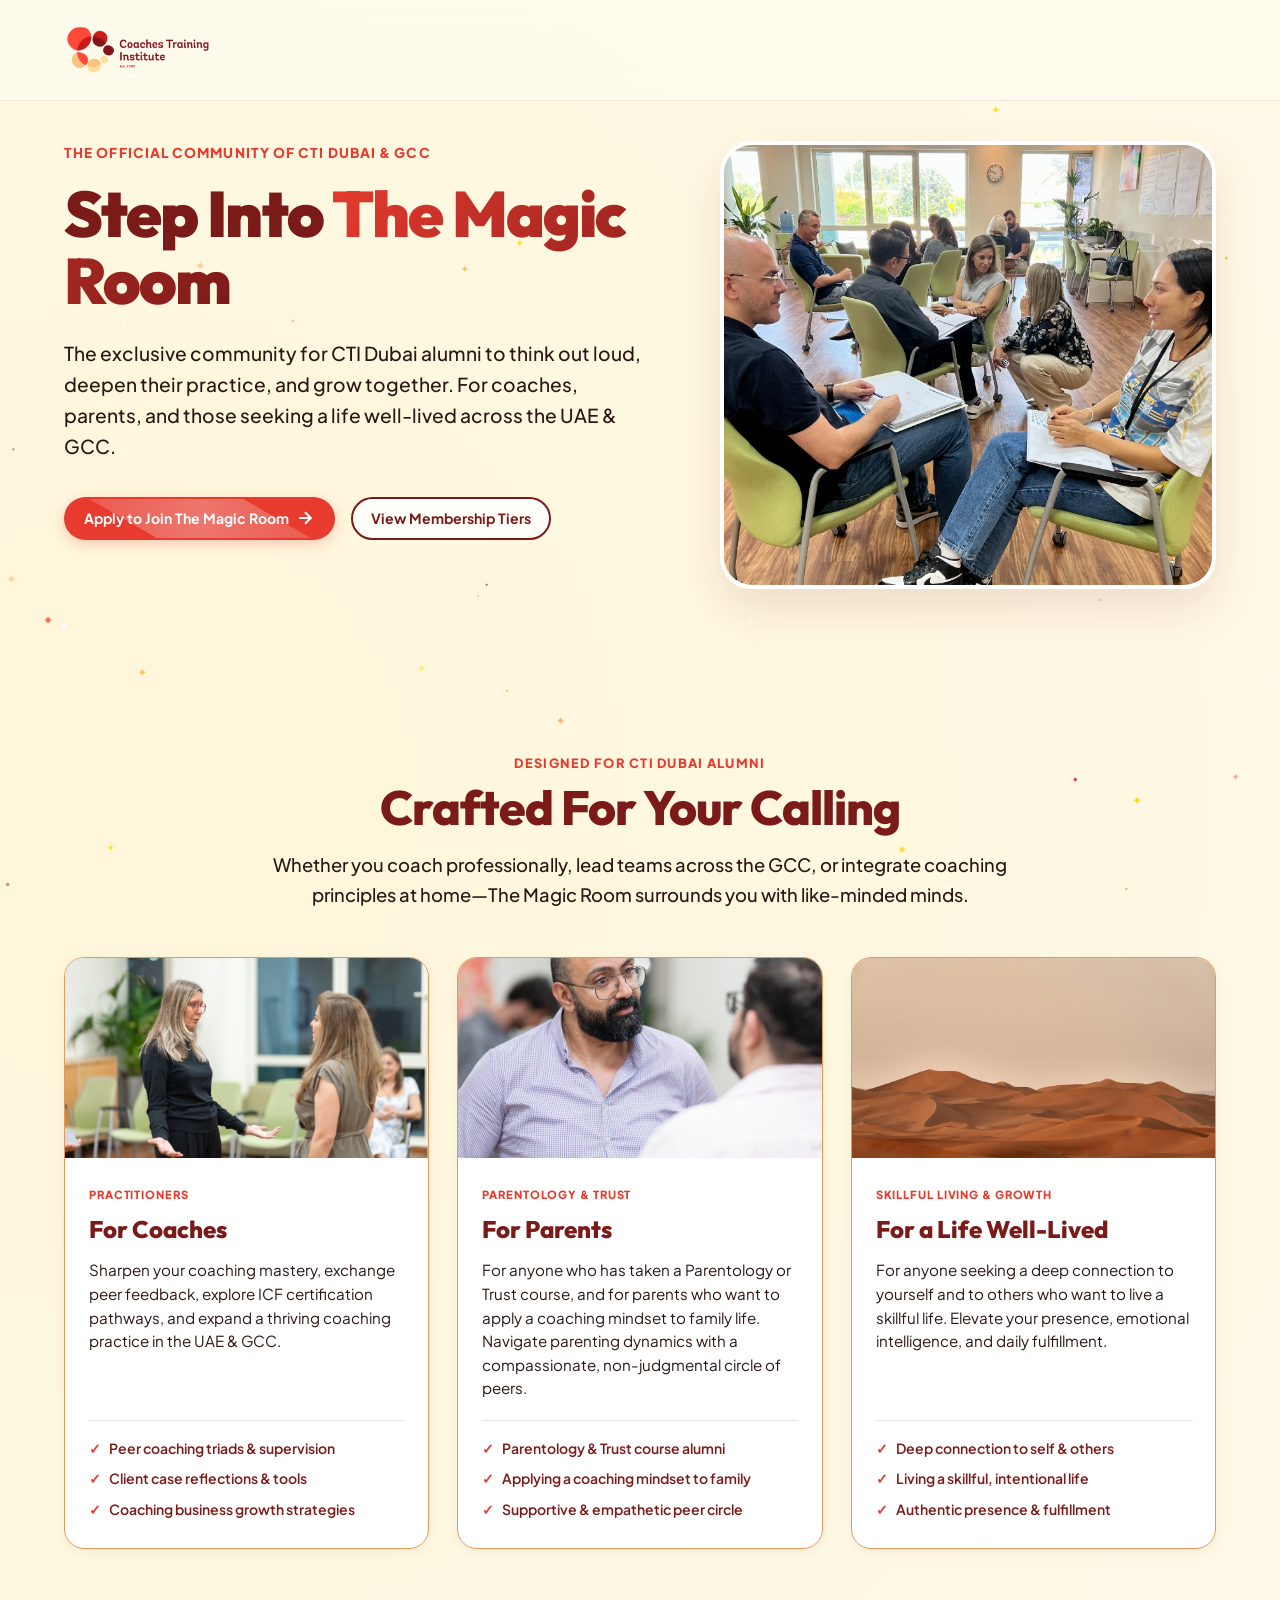
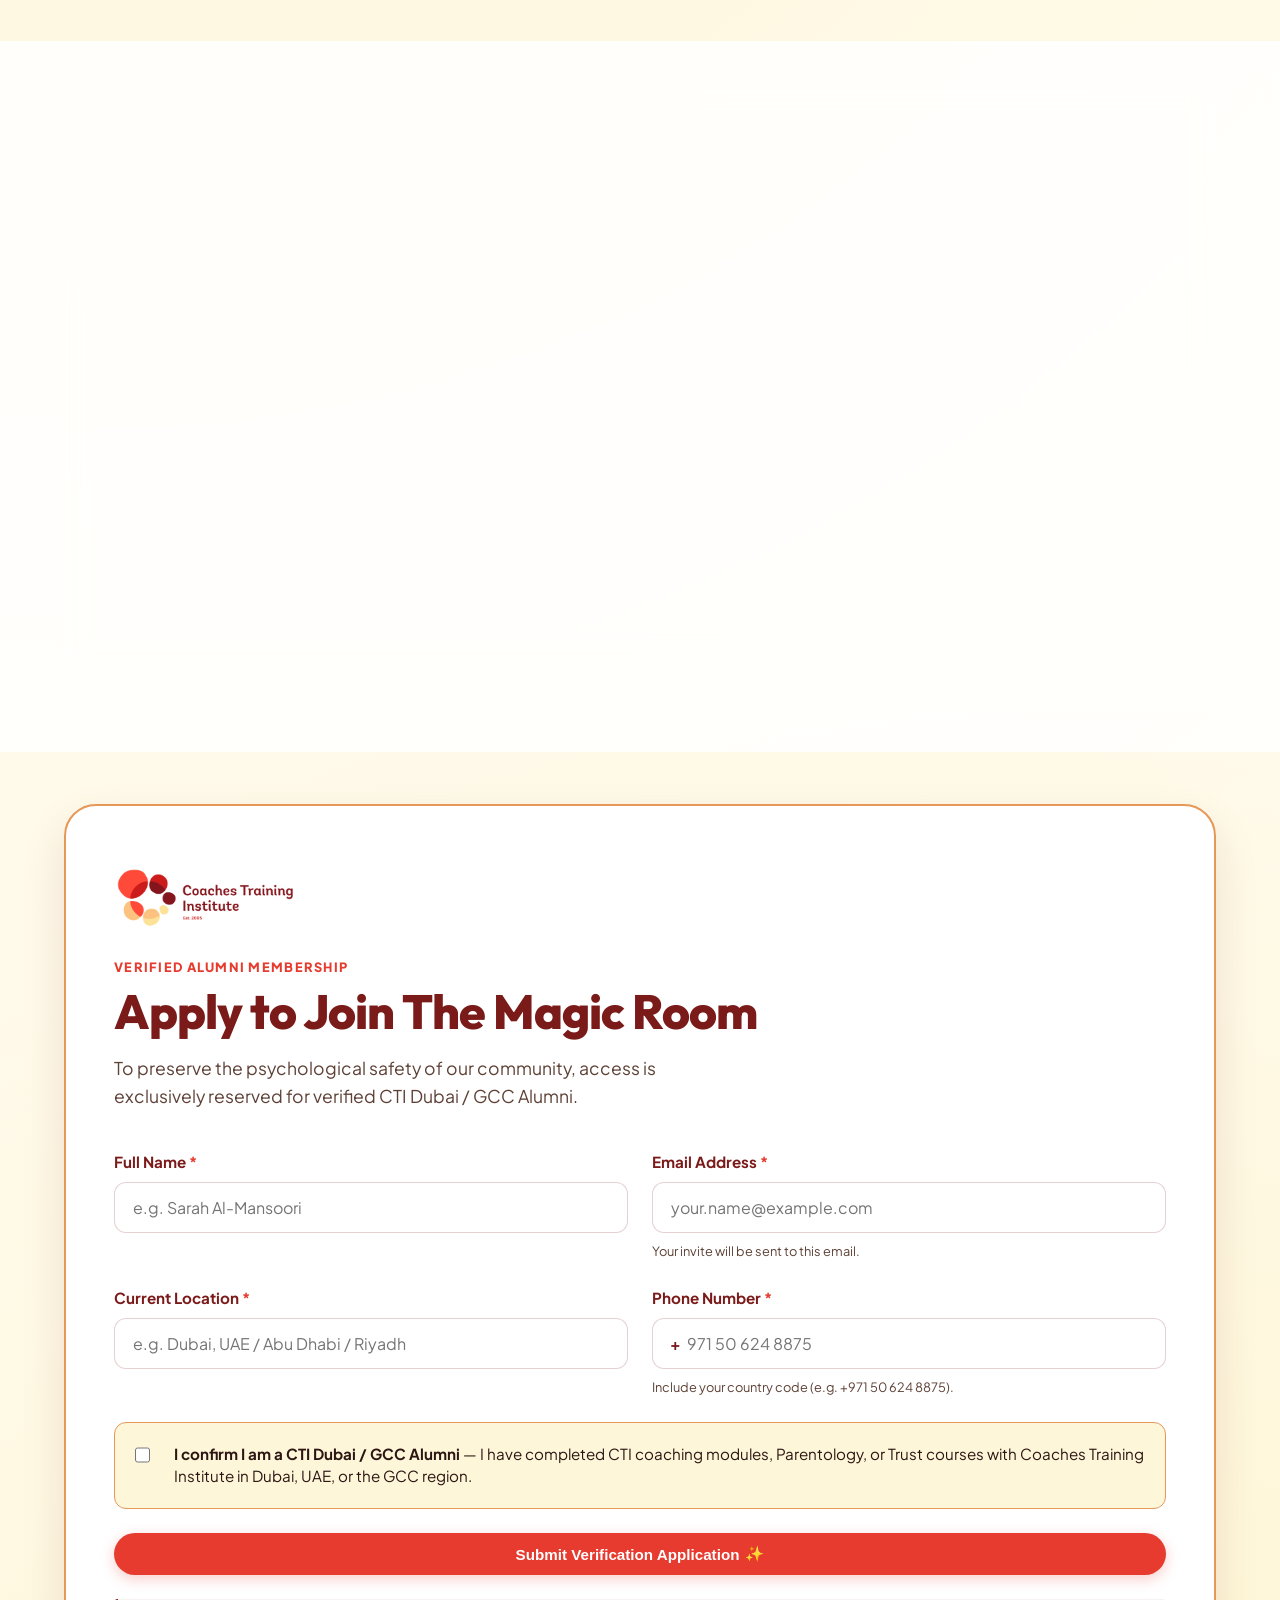
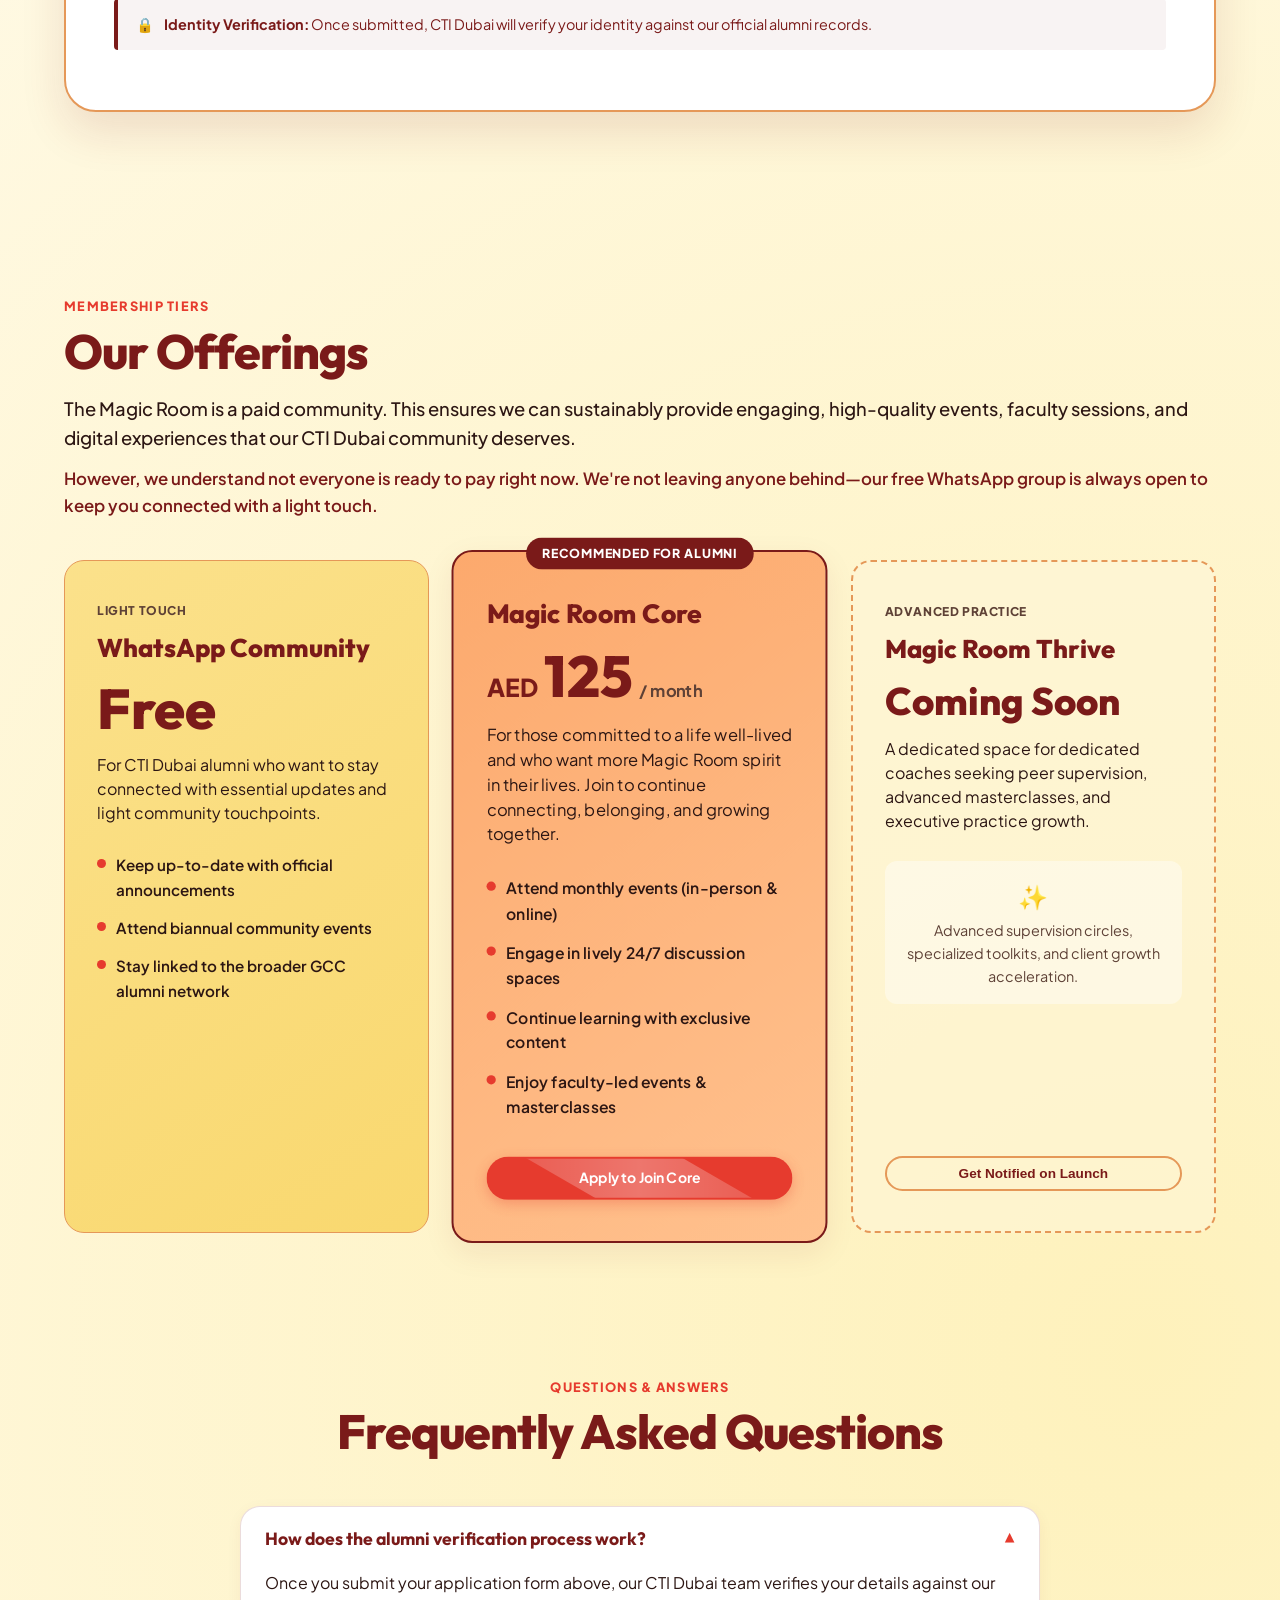
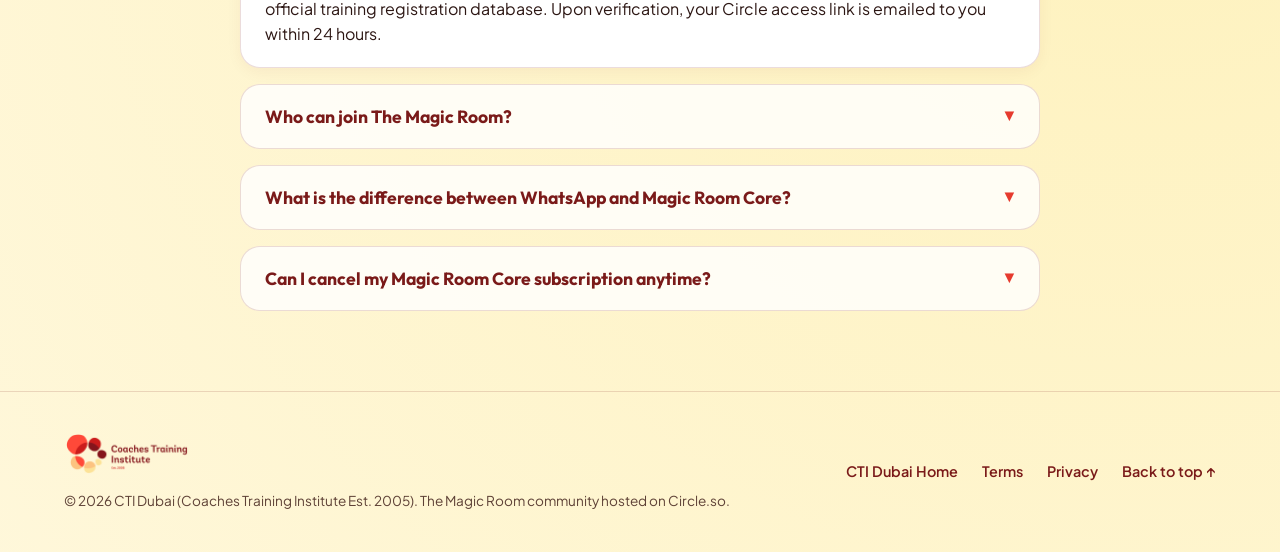
==== commit 3b6f5337: "Phone field: single numeric input with + prefix" ====
--- a/index.html
+++ b/index.html
@@ -245,20 +245,10 @@
             <div class="form-group">
               <label for="phoneNumber" class="form-label">Phone Number <span class="required-star">*</span></label>
               <div class="phone-input-wrap">
-                <select id="countryCodeSelect" name="country_code" class="phone-code-select">
-                  <option value="+971" selected>🇦🇪 +971 (UAE)</option>
-                  <option value="+966">🇸🇦 +966 (KSA)</option>
-                  <option value="+974">🇶🇦 +974 (Qatar)</option>
-                  <option value="+965">🇰🇼 +965 (Kuwait)</option>
-                  <option value="+973">🇧🇭 +973 (Bahrain)</option>
-                  <option value="+968">🇴🇲 +968 (Oman)</option>
-                  <option value="+44">🇬🇧 +44 (UK)</option>
-                  <option value="+1">🇺🇸 +1 (USA)</option>
-                  <option value="+other">🌐 Other (+)</option>
-                </select>
-                <input type="tel" id="phoneNumber" name="phone_number" class="form-control phone-num-input" placeholder="50 123 4567" required>
+                <span class="phone-plus-prefix">+</span>
+                <input type="tel" inputmode="numeric" id="phoneNumber" name="phone_number" class="form-control phone-num-input" placeholder="971 50 624 8875" pattern="[0-9 ]{7,20}" required>
               </div>
-              <span class="form-hint" id="phoneFormatHint">Must be formatted properly with country code (e.g. +971 50 123 4567).</span>
+              <span class="form-hint" id="phoneFormatHint">Include your country code (e.g. +971 50 624 8875).</span>
             </div>
           </div>
 
--- a/index.css
+++ b/index.css
@@ -883,23 +883,23 @@
 
 /* Phone Input Wrap */
 .phone-input-wrap {
-  display: flex;
-  gap: 8px;
-}
-
-.phone-code-select {
-  padding: 14px 12px;
-  border: 1.5px solid rgba(122, 26, 25, 0.2);
-  border-radius: var(--radius-sm);
-  font-size: 0.95rem;
-  font-weight: 600;
-  background: #fdfaf3;
-  color: var(--color-crimson);
-  cursor: pointer;
+  position: relative;
+  display: flex;
+  align-items: center;
+}
+
+.phone-plus-prefix {
+  position: absolute;
+  left: 18px;
+  font-size: 1rem;
+  font-weight: 700;
+  color: var(--color-crimson);
+  pointer-events: none;
 }
 
 .phone-num-input {
   flex-grow: 1;
+  padding-left: 34px;
 }
 
 .form-hint {
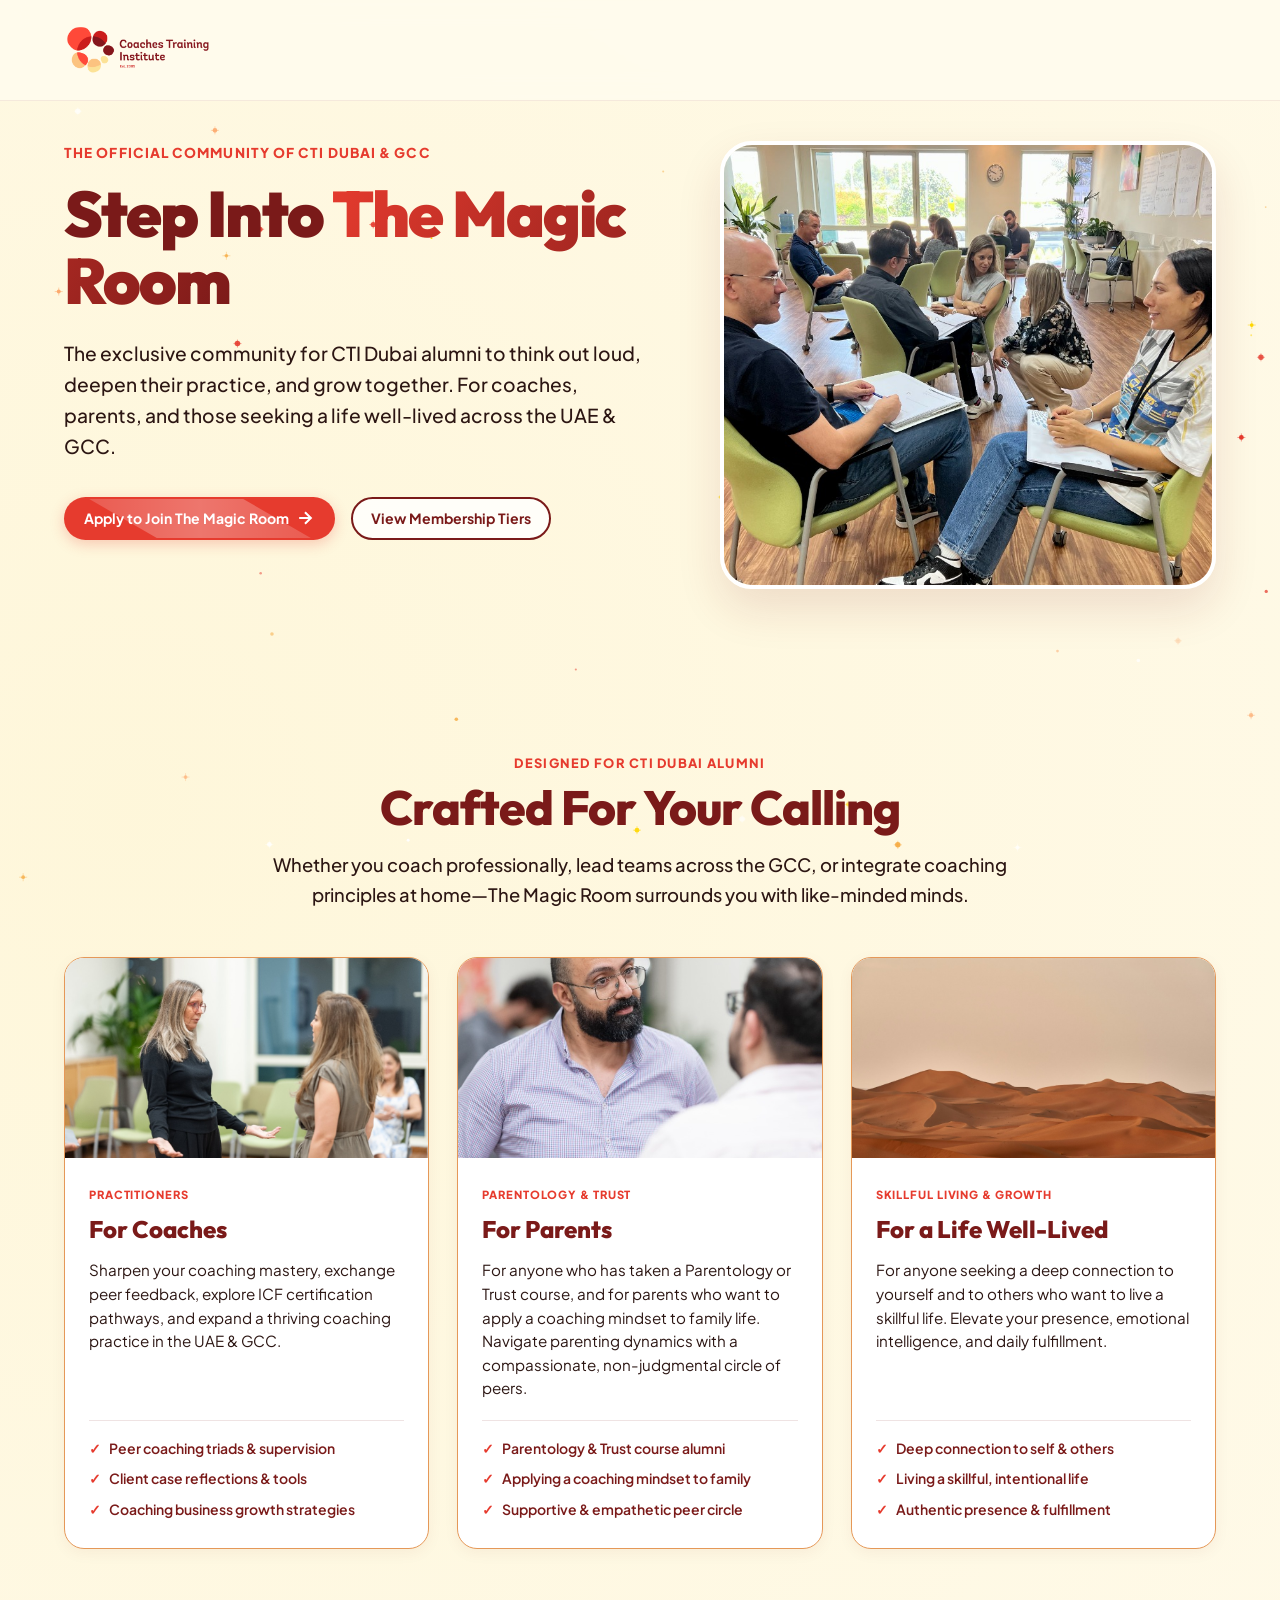
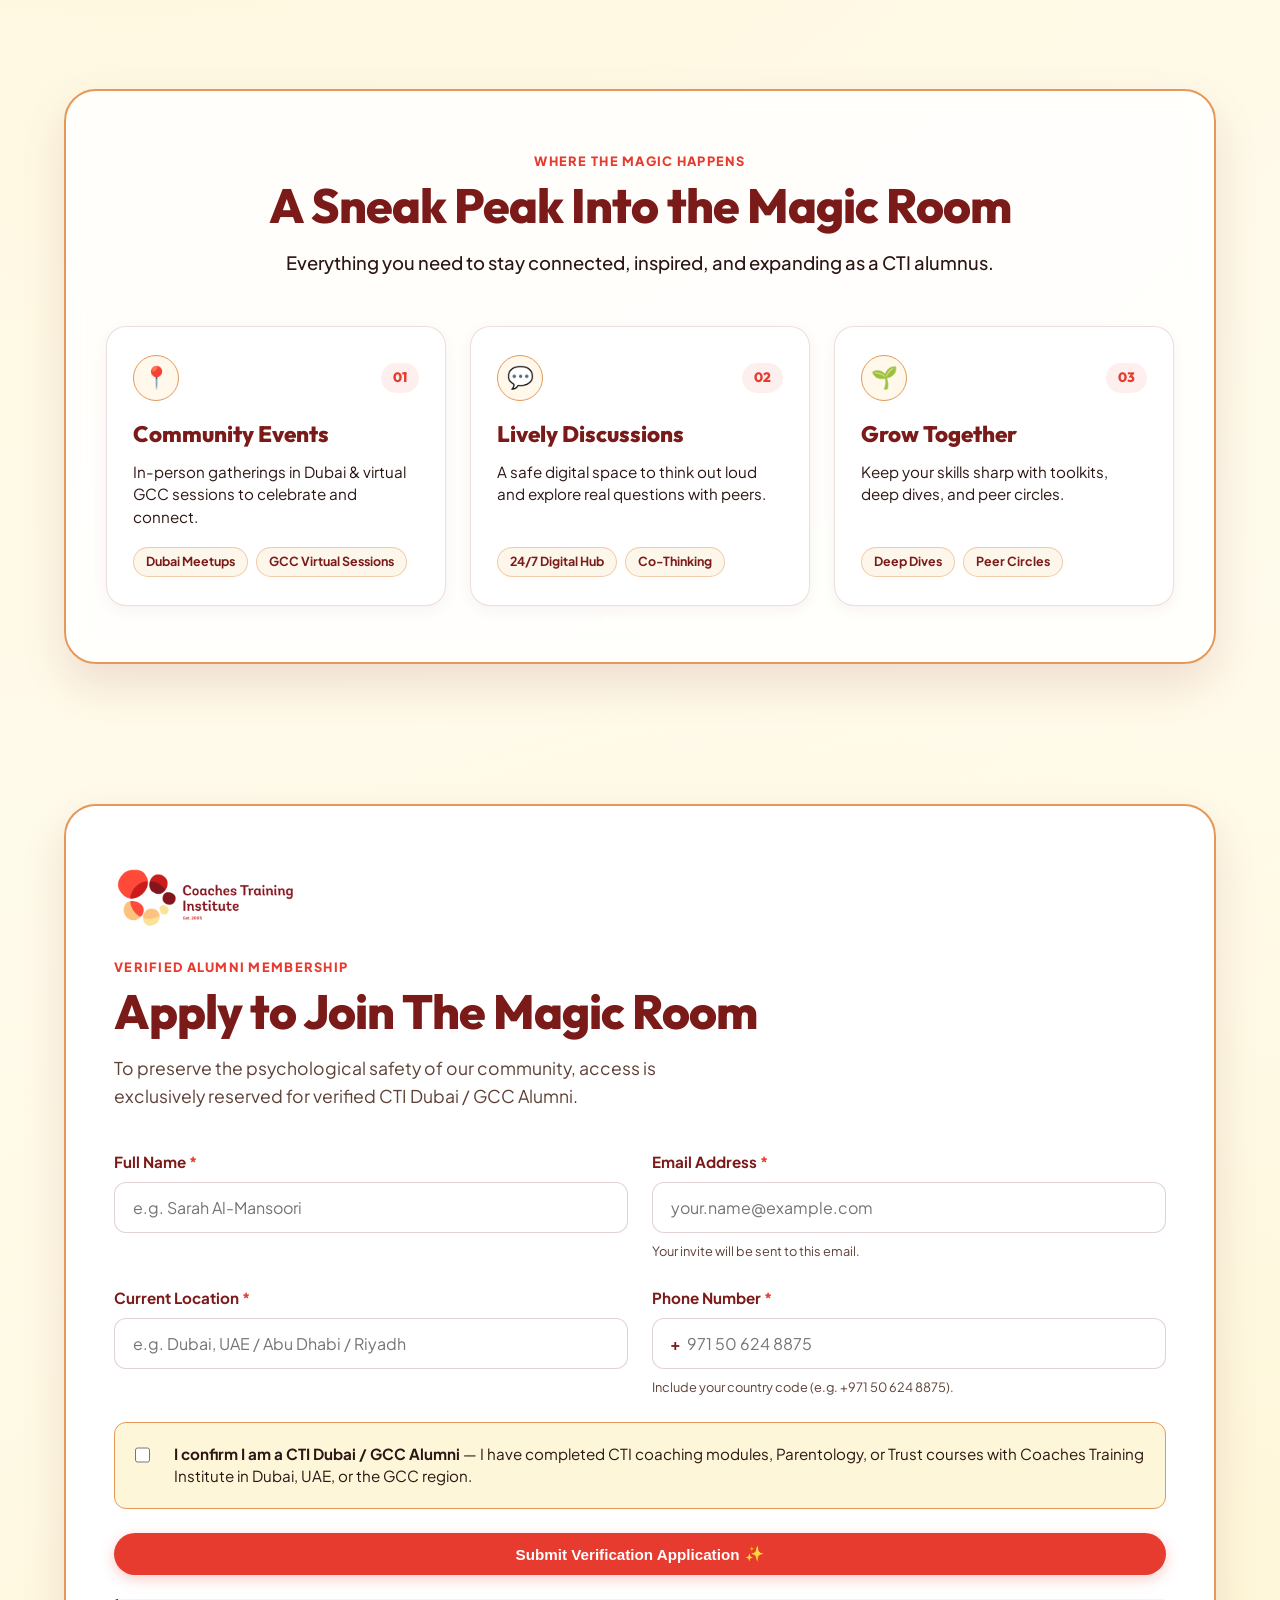
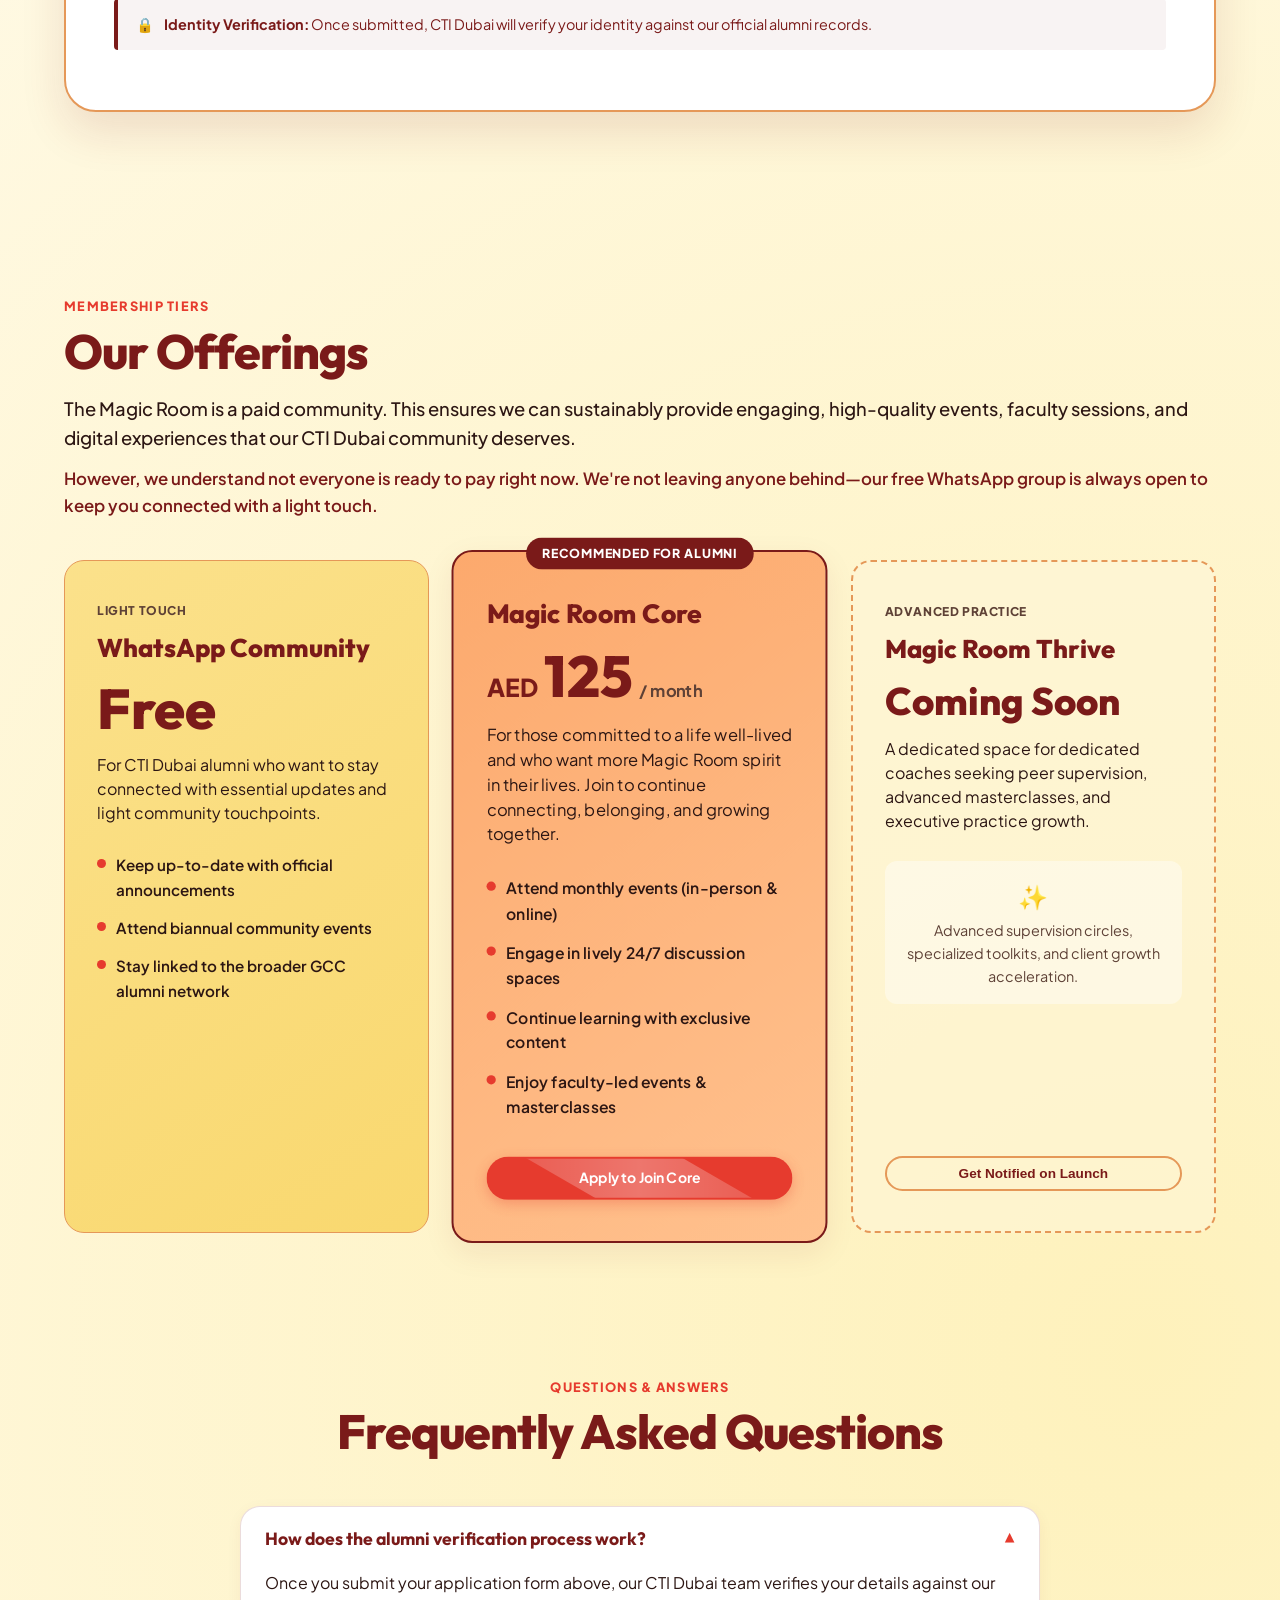
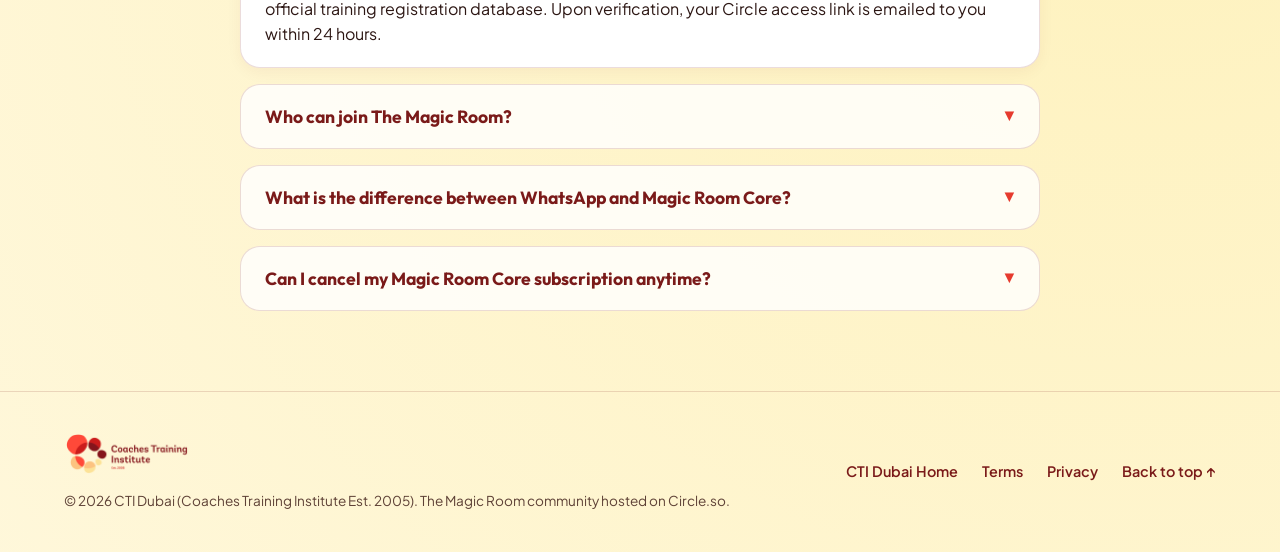
==== commit 4bf4c343: "Detect phone country code and show flag" ====
--- a/index.html
+++ b/index.html
@@ -247,6 +247,8 @@
               <div class="phone-input-wrap">
                 <span class="phone-plus-prefix">+</span>
                 <input type="tel" inputmode="numeric" id="phoneNumber" name="phone_number" class="form-control phone-num-input" placeholder="971 50 624 8875" pattern="[0-9 ]{7,20}" required>
+                <span class="phone-country-badge" id="phoneCountryBadge" aria-live="polite"></span>
+                <input type="hidden" name="detected_country" id="detectedCountry">
               </div>
               <span class="form-hint" id="phoneFormatHint">Include your country code (e.g. +971 50 624 8875).</span>
             </div>
--- a/index.css
+++ b/index.css
@@ -900,6 +900,36 @@
 .phone-num-input {
   flex-grow: 1;
   padding-left: 34px;
+  padding-right: 150px;
+}
+
+.phone-country-badge {
+  position: absolute;
+  right: 12px;
+  display: inline-flex;
+  align-items: center;
+  gap: 6px;
+  padding: 4px 10px;
+  border-radius: 999px;
+  background: #fdfaf3;
+  border: 1px solid rgba(122, 26, 25, 0.15);
+  font-size: 0.85rem;
+  font-weight: 600;
+  color: var(--color-crimson);
+  pointer-events: none;
+  opacity: 0;
+  transform: scale(0.9);
+  transition: opacity 0.2s ease, transform 0.2s ease;
+}
+
+.phone-country-badge.visible {
+  opacity: 1;
+  transform: scale(1);
+}
+
+.phone-country-badge .flag {
+  font-size: 1.1rem;
+  line-height: 1;
 }
 
 .form-hint {
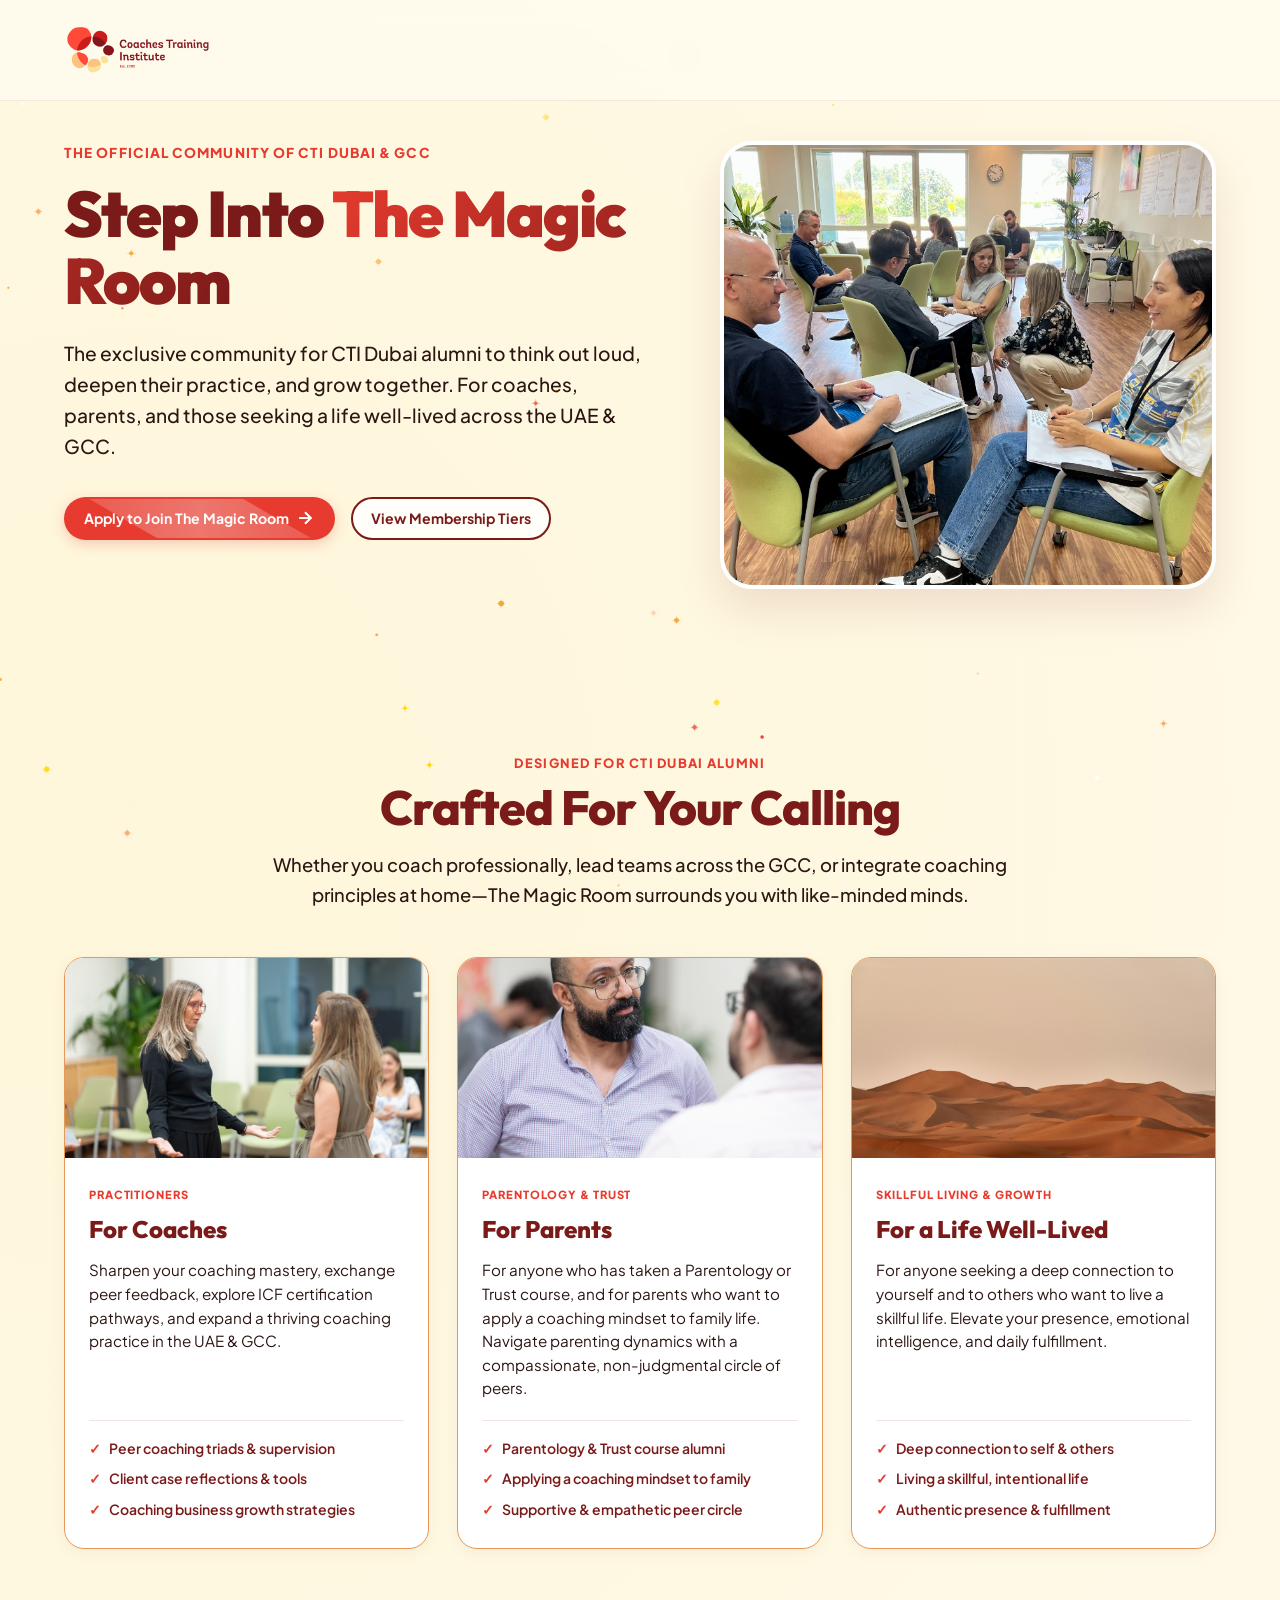
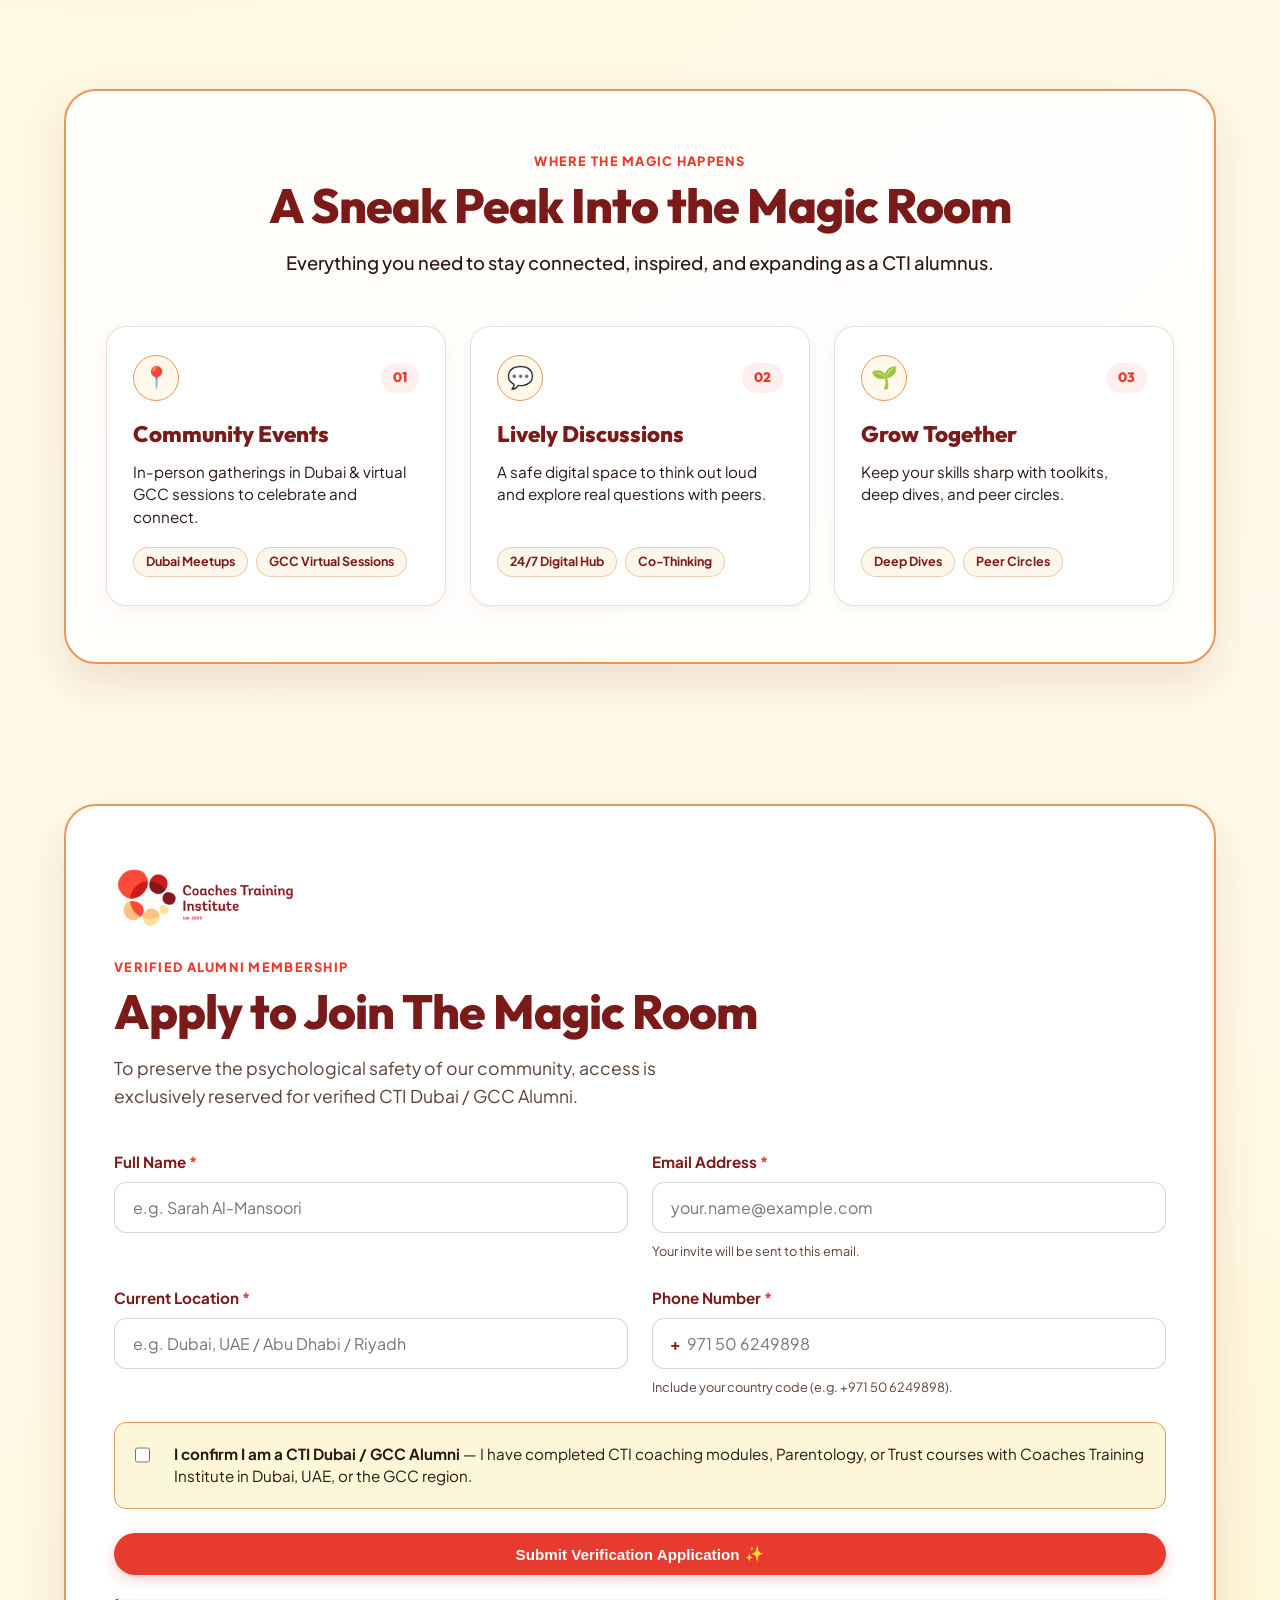
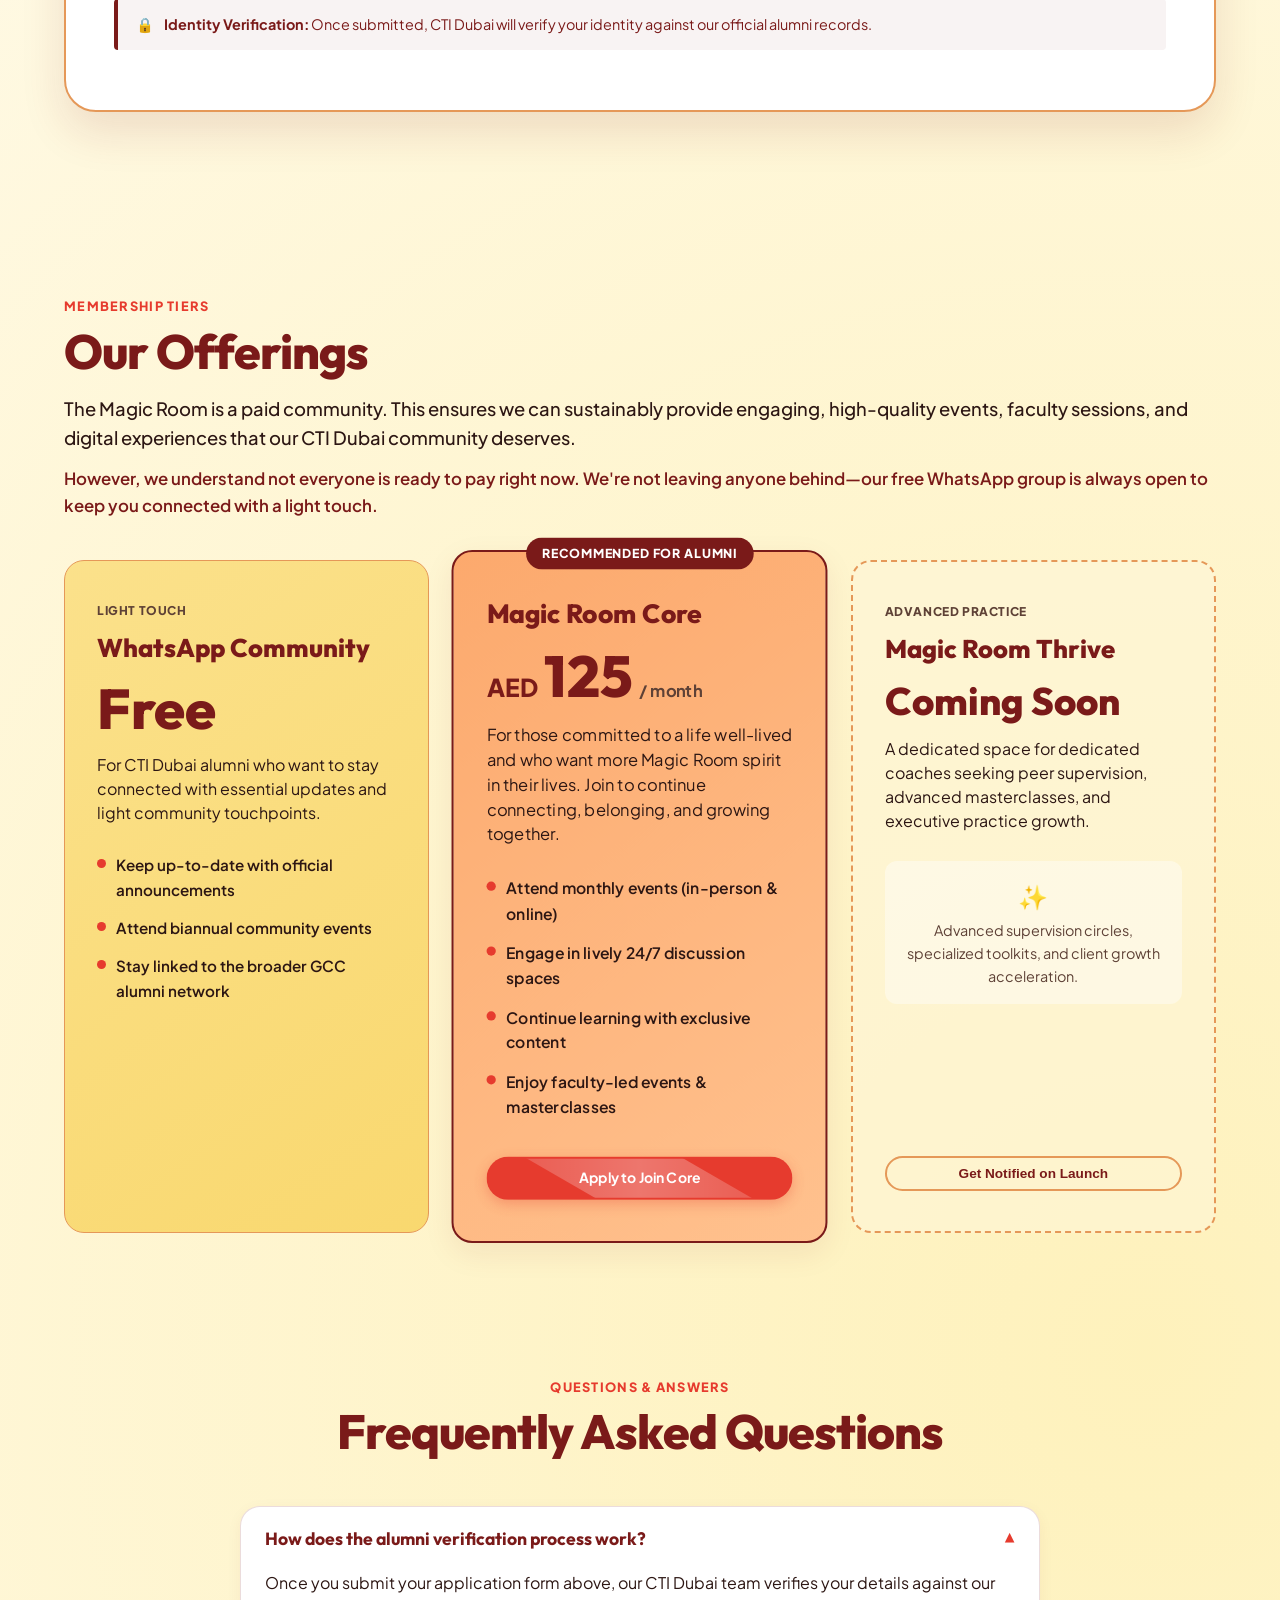
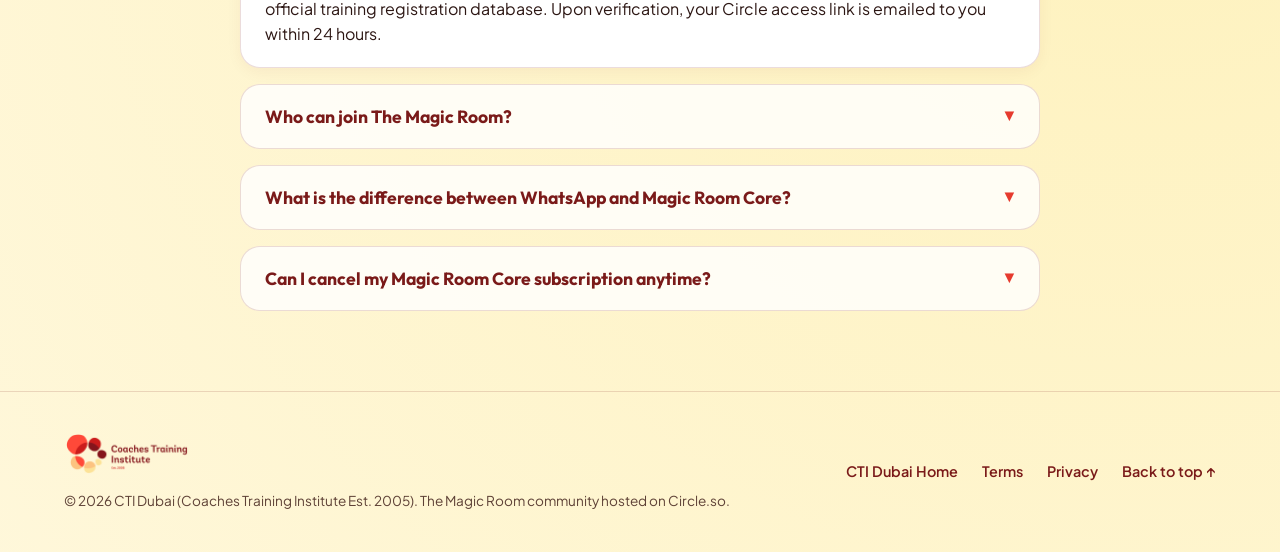
==== commit 2f150896: "Update phone example number" ====
--- a/index.html
+++ b/index.html
@@ -246,11 +246,11 @@
               <label for="phoneNumber" class="form-label">Phone Number <span class="required-star">*</span></label>
               <div class="phone-input-wrap">
                 <span class="phone-plus-prefix">+</span>
-                <input type="tel" inputmode="numeric" id="phoneNumber" name="phone_number" class="form-control phone-num-input" placeholder="971 50 624 8875" pattern="[0-9 ]{7,20}" required>
+                <input type="tel" inputmode="numeric" id="phoneNumber" name="phone_number" class="form-control phone-num-input" placeholder="971 50 6249898" pattern="[0-9 ]{7,20}" required>
                 <span class="phone-country-badge" id="phoneCountryBadge" aria-live="polite"></span>
                 <input type="hidden" name="detected_country" id="detectedCountry">
               </div>
-              <span class="form-hint" id="phoneFormatHint">Include your country code (e.g. +971 50 624 8875).</span>
+              <span class="form-hint" id="phoneFormatHint">Include your country code (e.g. +971 50 6249898).</span>
             </div>
           </div>
 
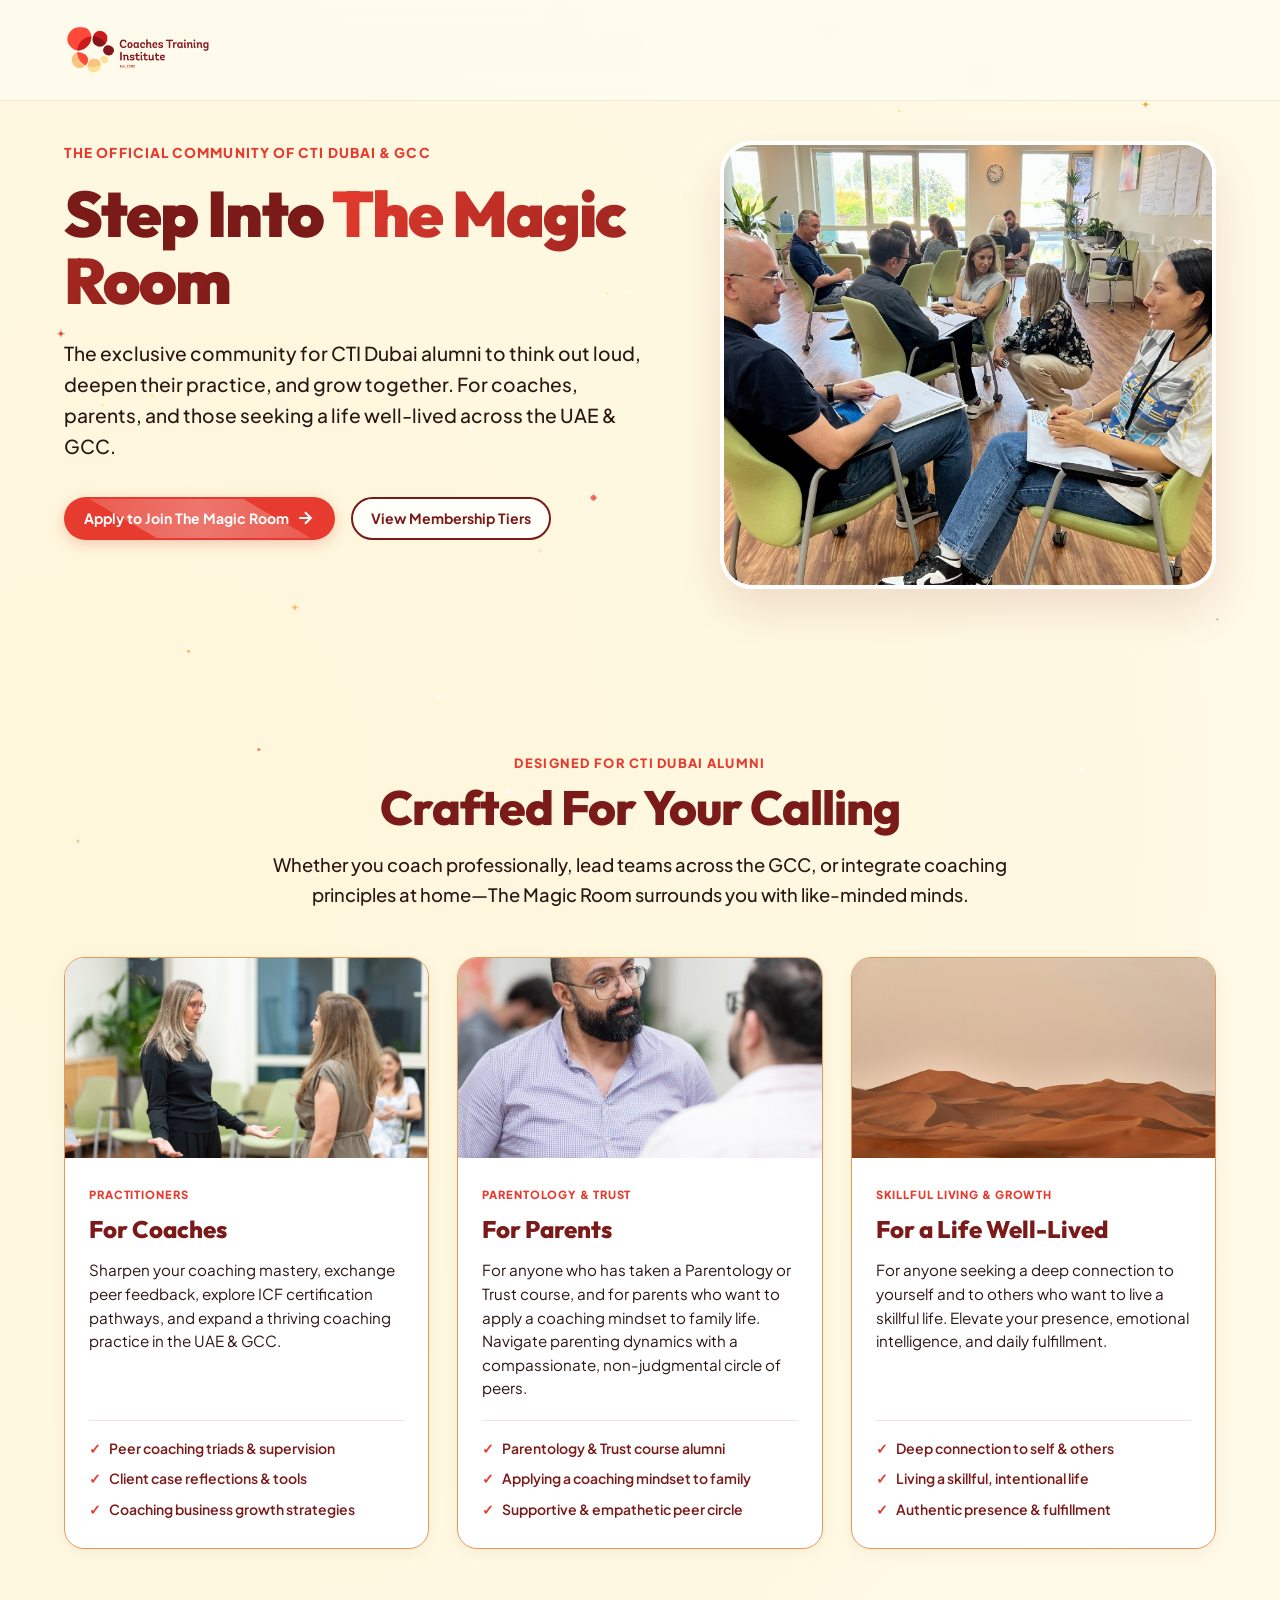
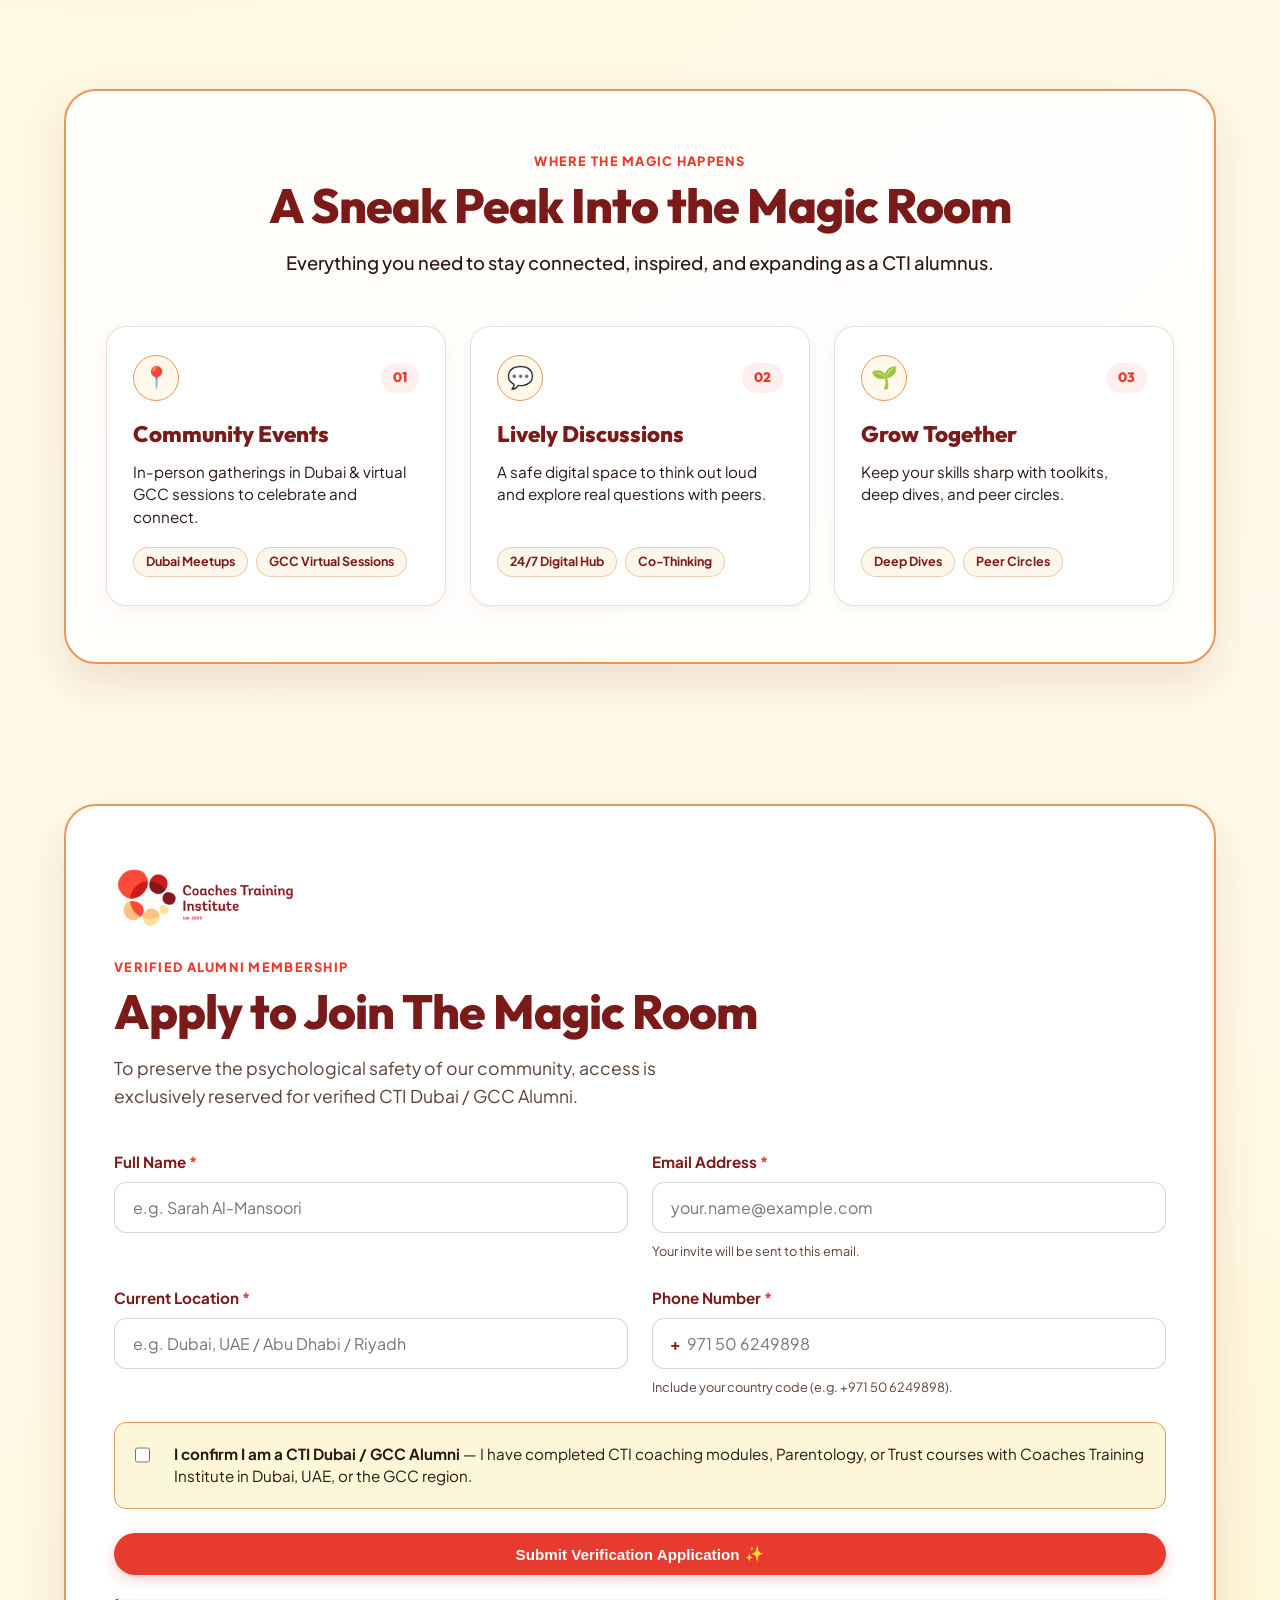
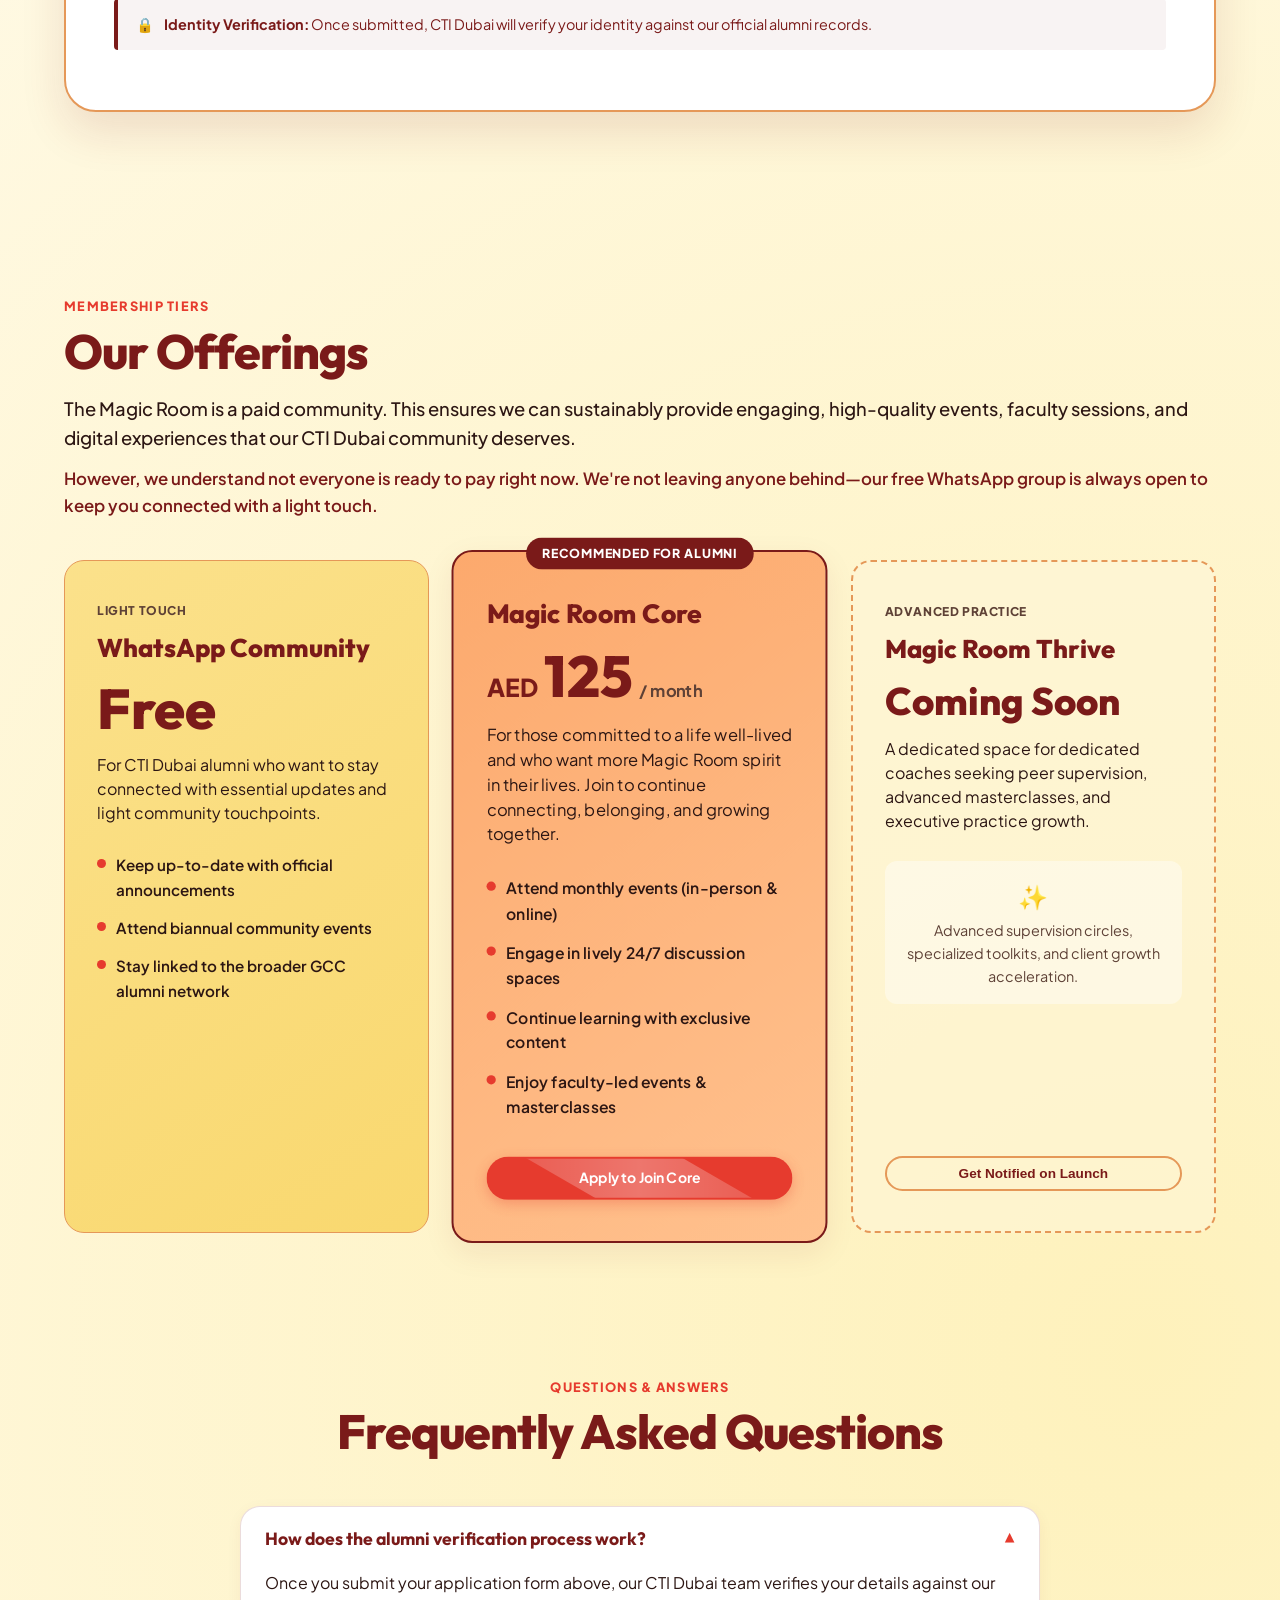
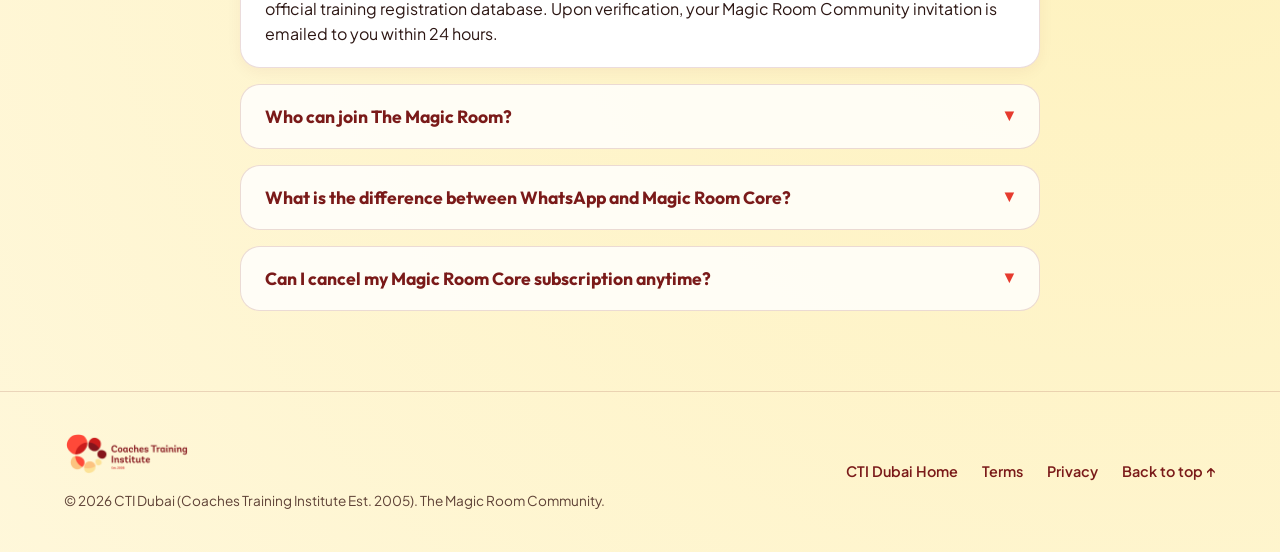
==== commit a638c8f1: "Replace Circle references with Magic Room Community" ====
--- a/index.html
+++ b/index.html
@@ -420,7 +420,7 @@
             <span class="faq-icon">▼</span>
           </button>
           <div class="faq-answer">
-            <p>Once you submit your application form above, our CTI Dubai team verifies your details against our official training registration database. Upon verification, your Circle access link is emailed to you within 24 hours.</p>
+            <p>Once you submit your application form above, our CTI Dubai team verifies your details against our official training registration database. Upon verification, your Magic Room Community invitation is emailed to you within 24 hours.</p>
           </div>
         </div>
 
@@ -440,7 +440,7 @@
             <span class="faq-icon">▼</span>
           </button>
           <div class="faq-answer">
-            <p>WhatsApp is a free, light-touch broadcast and chat channel for biannual community events and announcements. Magic Room Core is our full interactive platform on Circle, offering monthly in-person & online events, faculty circles, searchable topic spaces, event recordings, and active peer coaching.</p>
+            <p>WhatsApp is a free, light-touch broadcast and chat channel for biannual community events and announcements. Magic Room Core is the full Magic Room Community experience, offering monthly in-person & online events, faculty circles, searchable topic spaces, event recordings, and active peer coaching.</p>
           </div>
         </div>
 
@@ -450,7 +450,7 @@
             <span class="faq-icon">▼</span>
           </button>
           <div class="faq-answer">
-            <p>Yes, absolutely. You can pause or cancel your subscription anytime directly inside your Circle account settings with no long-term commitments.</p>
+            <p>Yes, absolutely. You can pause or cancel your subscription anytime directly from your Magic Room Community account settings with no long-term commitments.</p>
           </div>
         </div>
       </div>
@@ -462,7 +462,7 @@
     <div class="footer-container">
       <div class="footer-brand">
         <img src="./images/cti_logo.png" alt="Coaches Training Institute Est. 2005" class="footer-logo">
-        <p class="footer-copy">© 2026 CTI Dubai (Coaches Training Institute Est. 2005). The Magic Room community hosted on Circle.so.</p>
+        <p class="footer-copy">© 2026 CTI Dubai (Coaches Training Institute Est. 2005). The Magic Room Community.</p>
       </div>
 
       <div class="footer-nav">
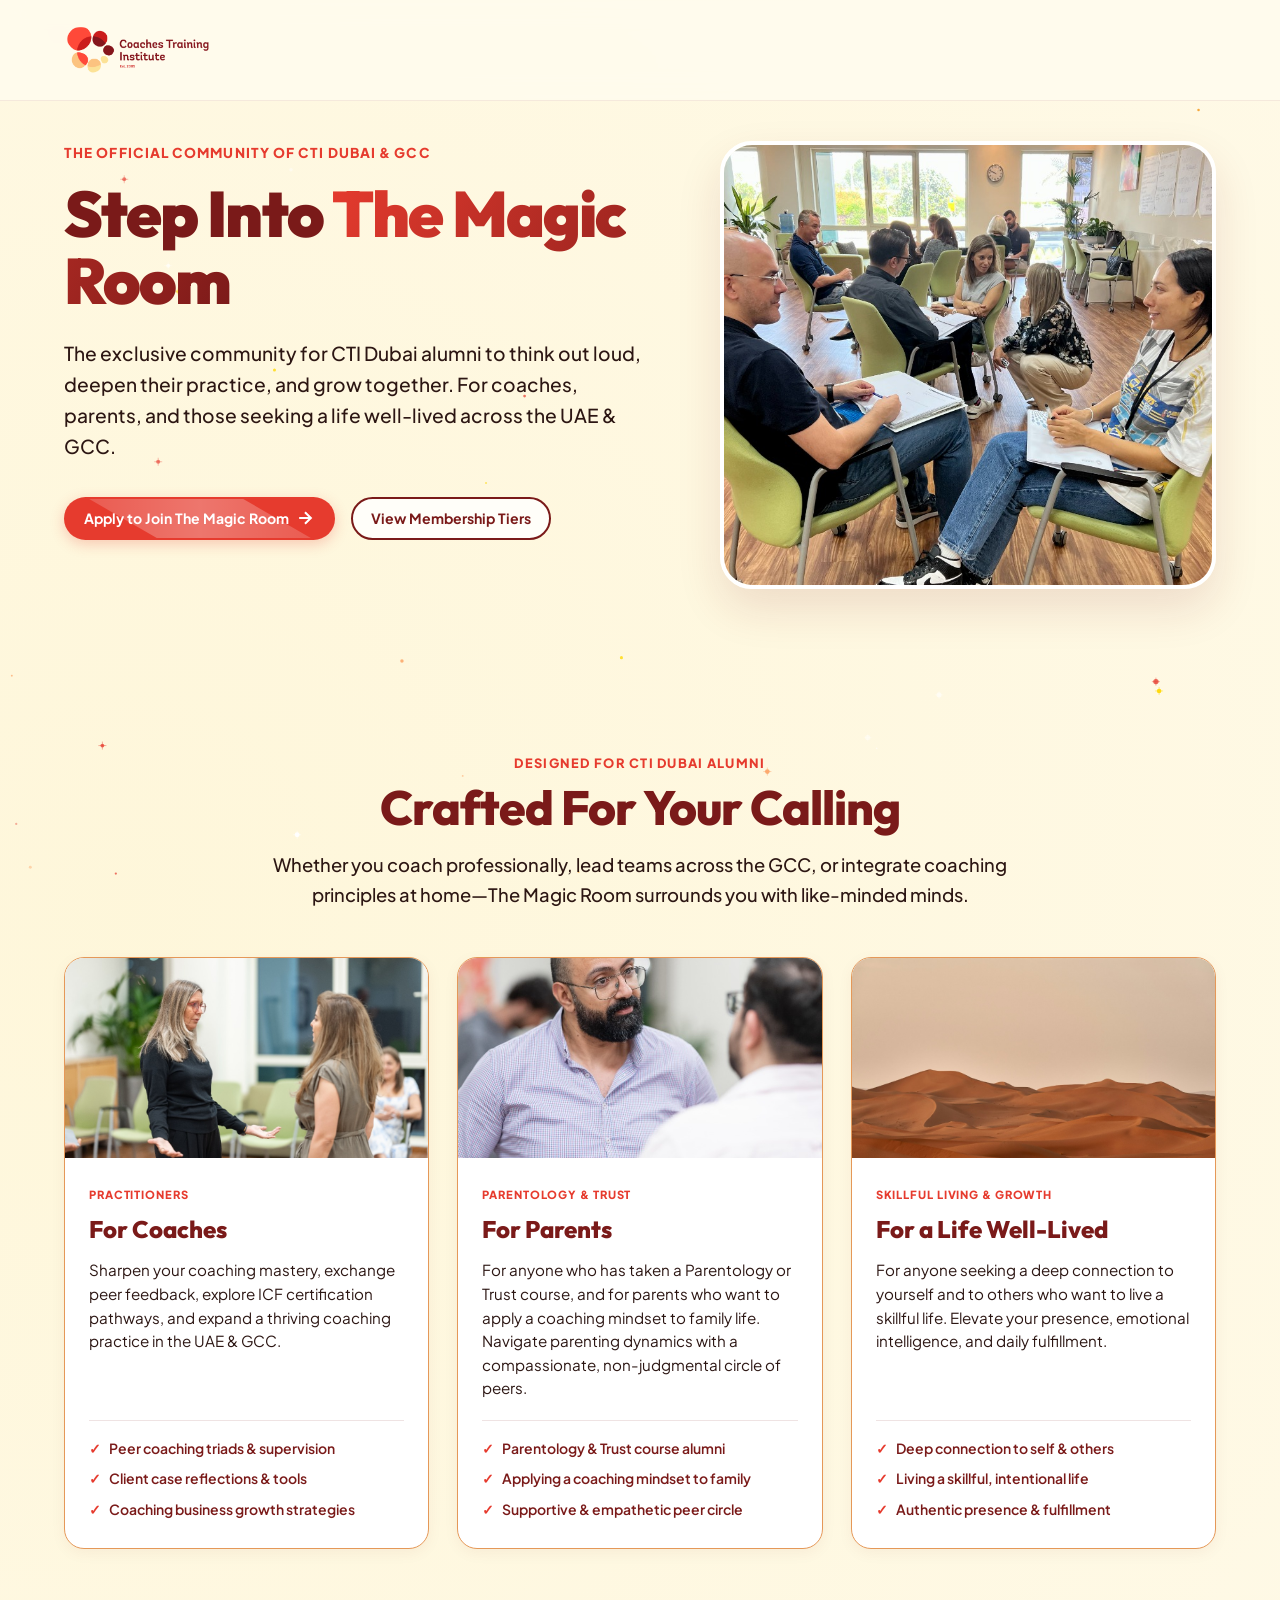
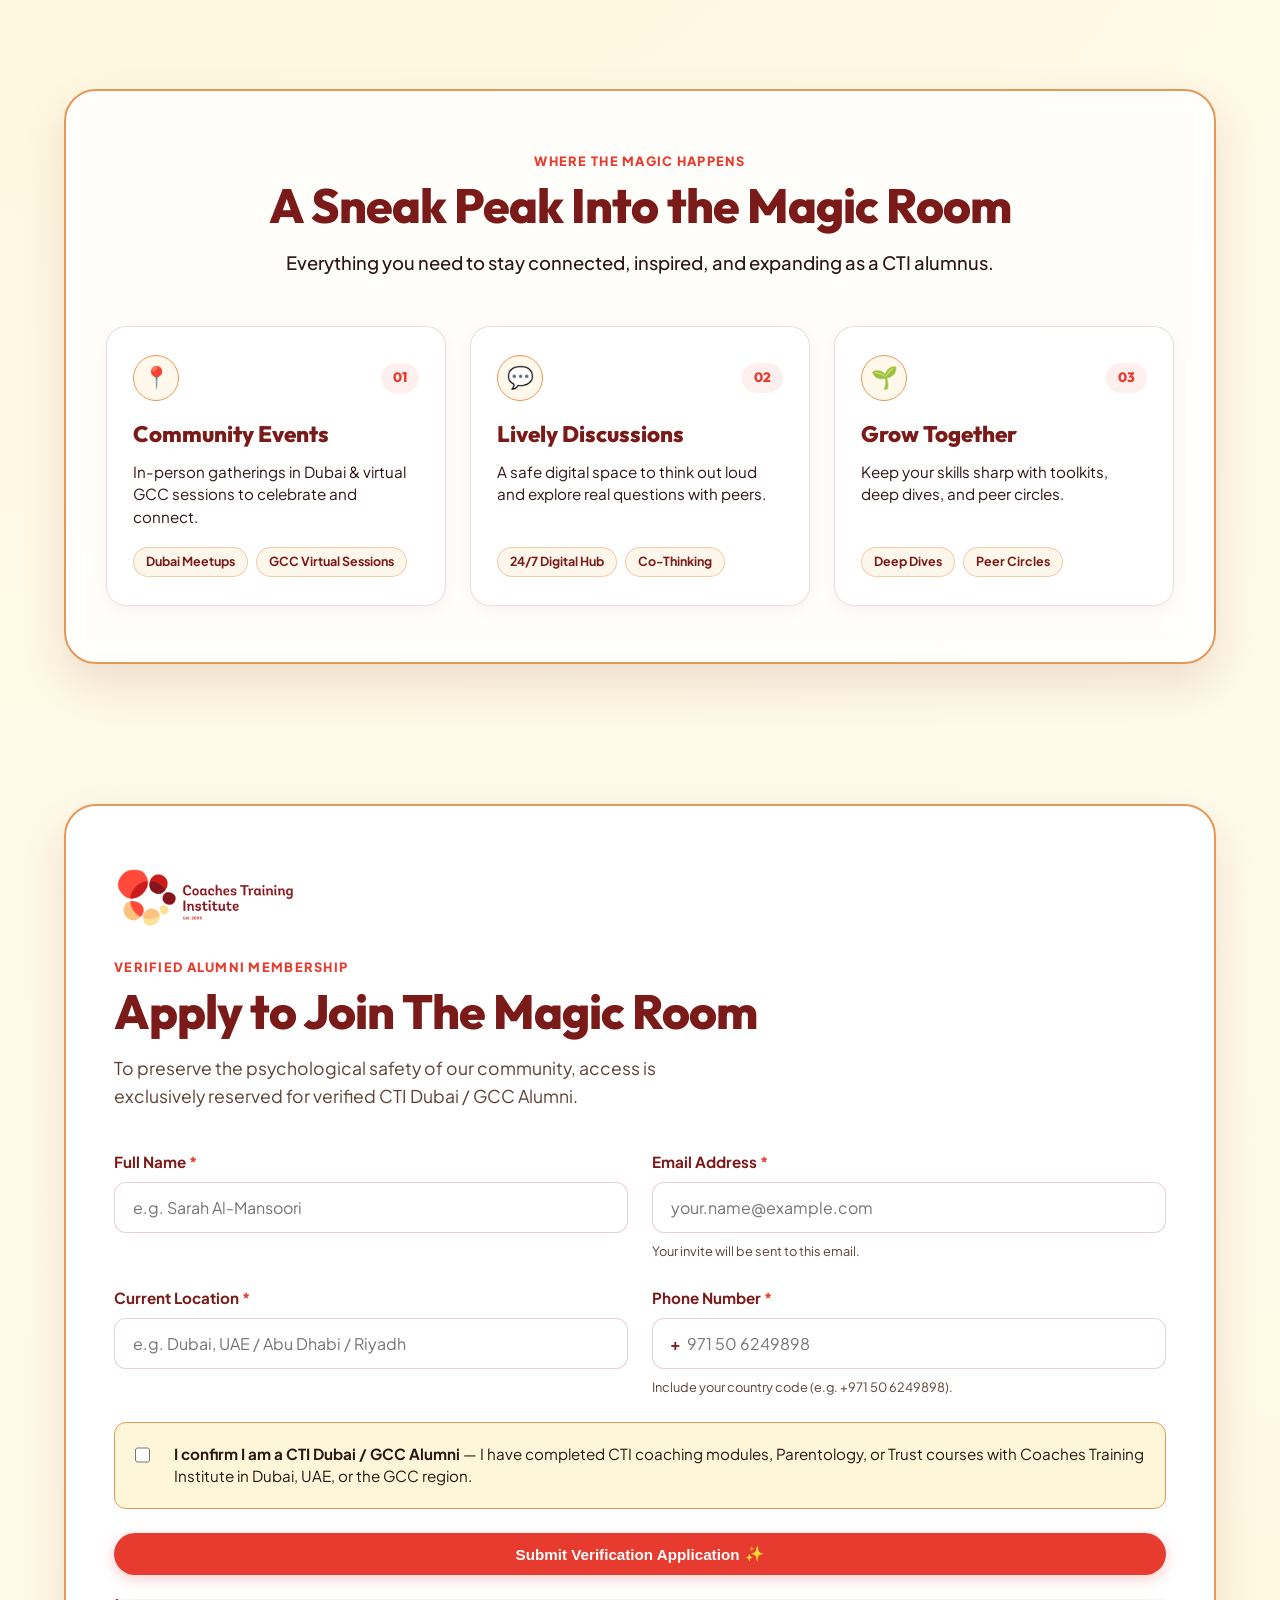
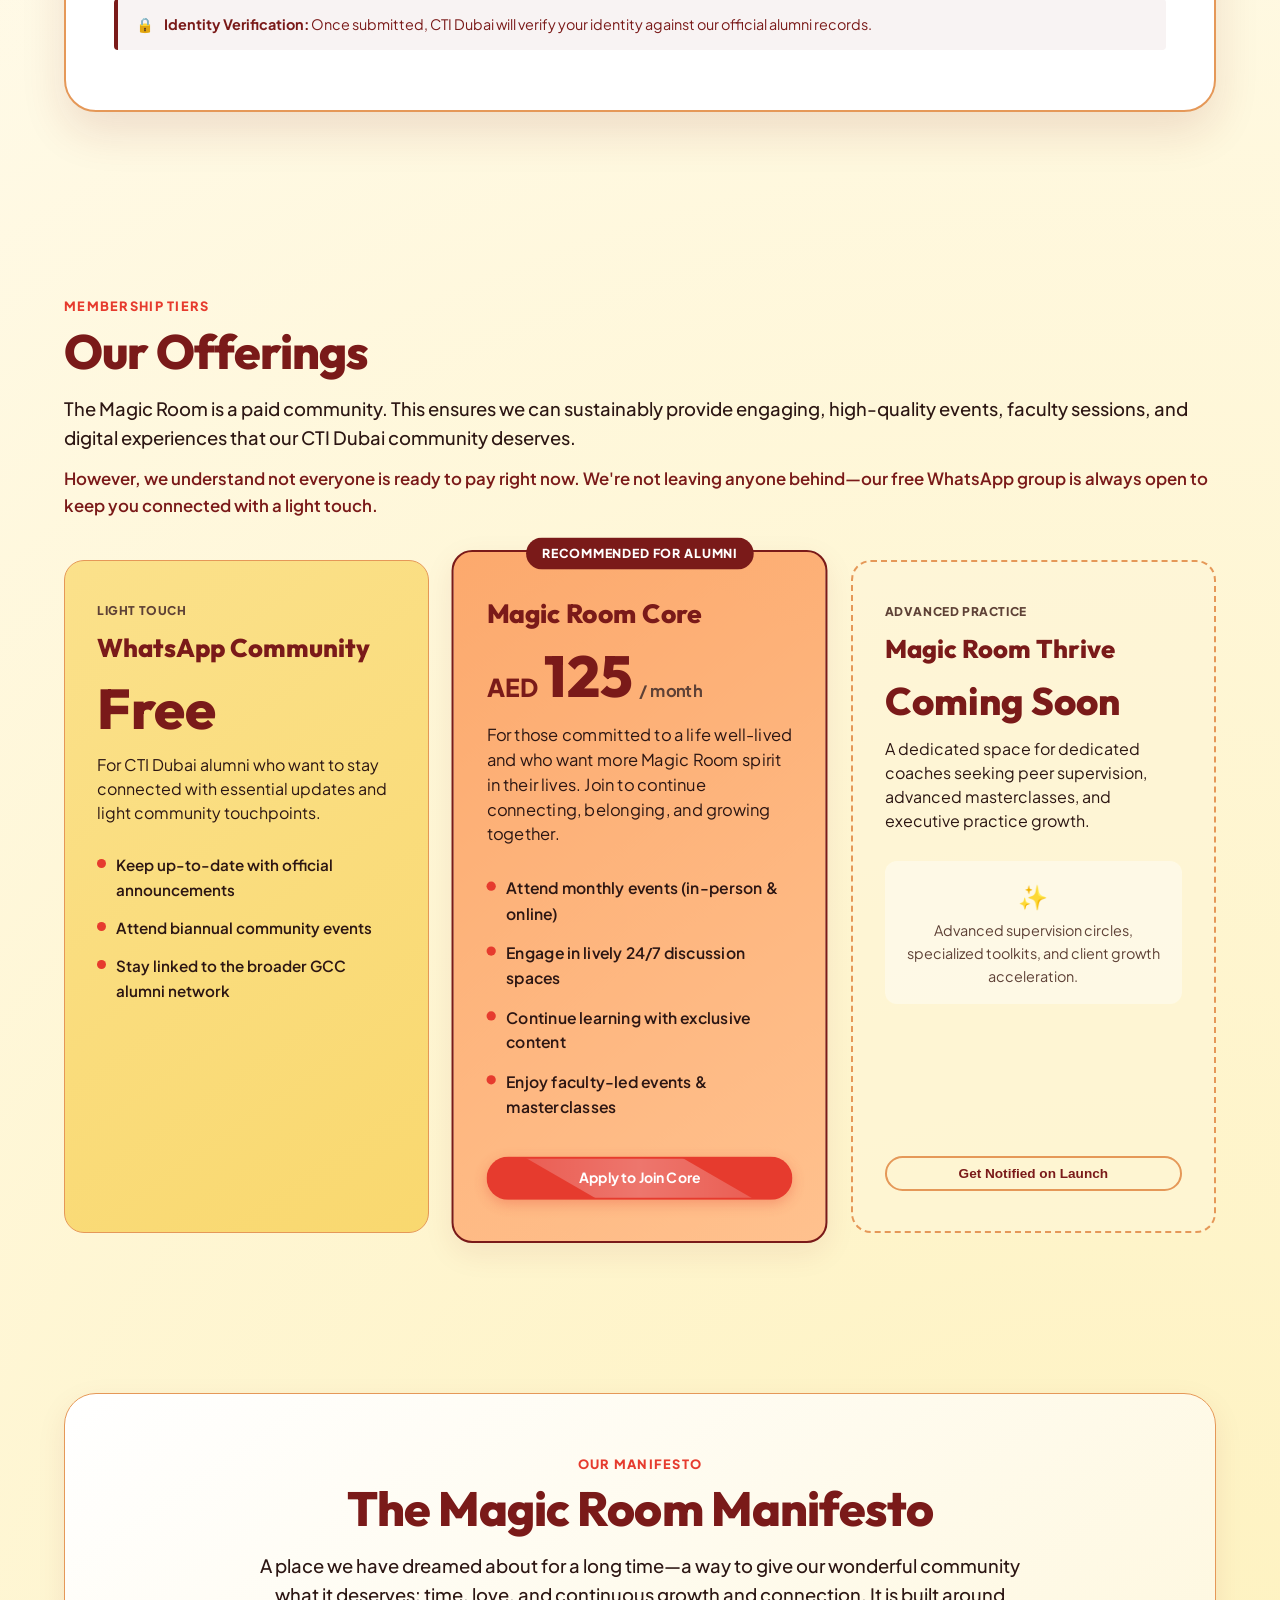
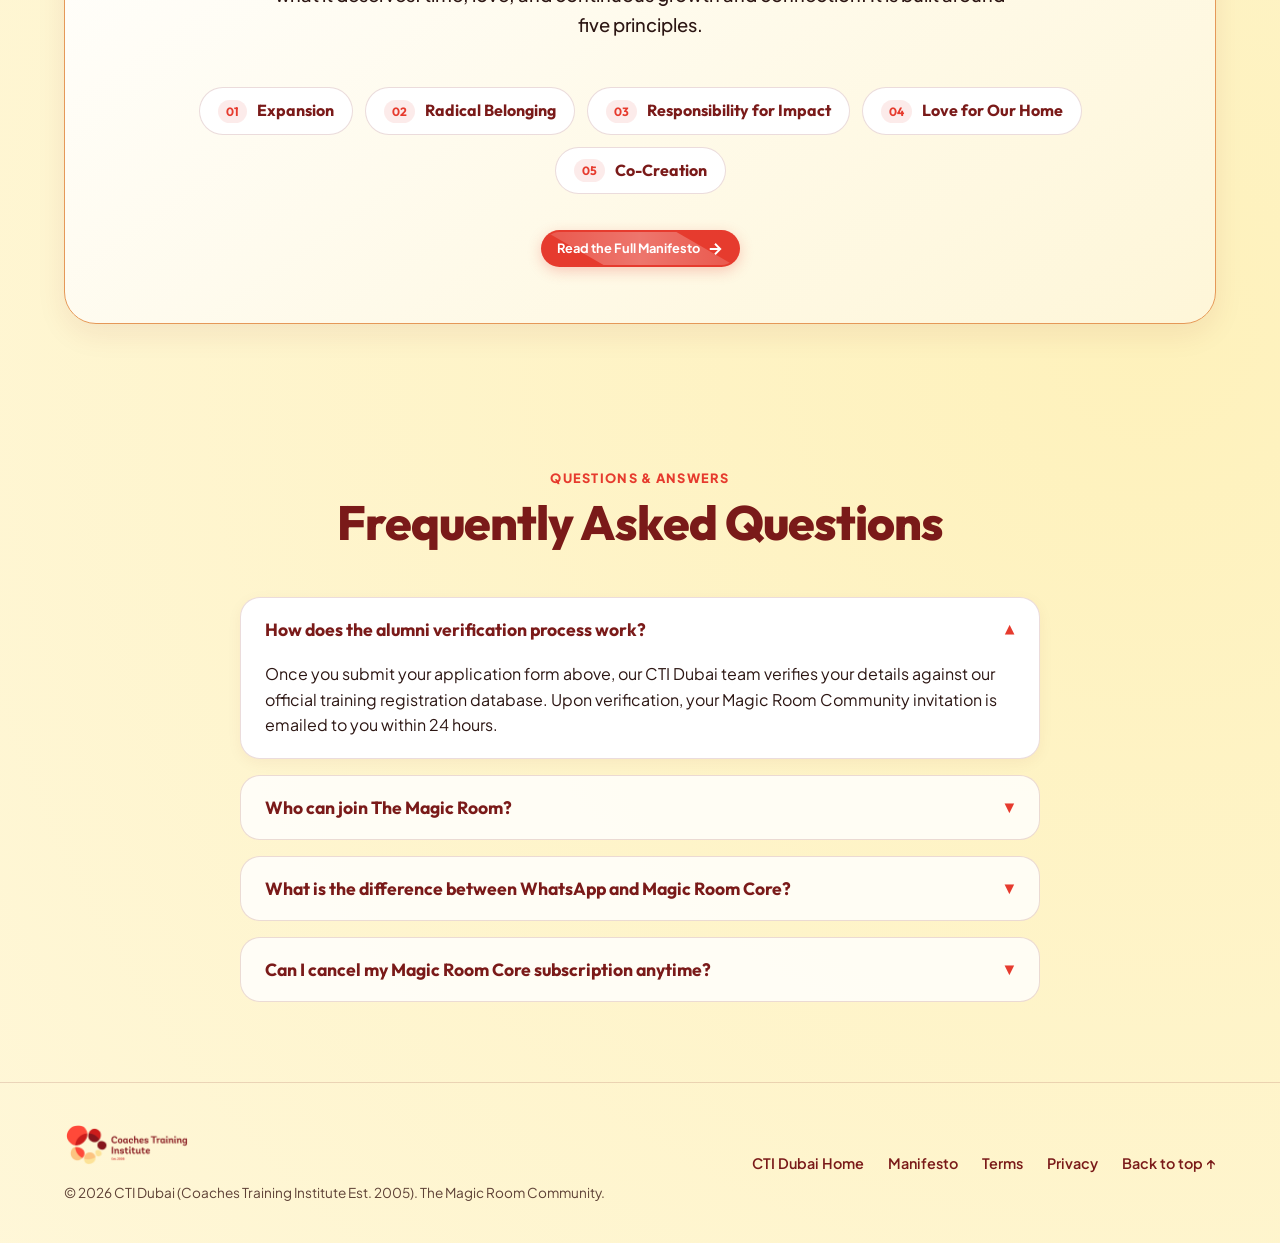
==== commit 828943b4: "Add Magic Room Manifesto section and page" ====
--- a/index.html
+++ b/index.html
@@ -405,6 +405,36 @@
   </section>
 
 
+  <!-- Manifesto Teaser Section -->
+  <section class="manifesto-section" id="manifesto">
+    <div class="section-container">
+      <div class="manifesto-card">
+        <div class="section-header center">
+          <span class="section-kicker">OUR MANIFESTO</span>
+          <h2 class="section-title">The Magic Room Manifesto</h2>
+          <p class="section-description">
+            A place we have dreamed about for a long time&mdash;a way to give our wonderful community what it deserves: time, love, and continuous growth and connection. It is built around five principles.
+          </p>
+        </div>
+
+        <ol class="manifesto-principles">
+          <li><span class="mp-num">01</span>Expansion</li>
+          <li><span class="mp-num">02</span>Radical Belonging</li>
+          <li><span class="mp-num">03</span>Responsibility for Impact</li>
+          <li><span class="mp-num">04</span>Love for Our Home</li>
+          <li><span class="mp-num">05</span>Co-Creation</li>
+        </ol>
+
+        <div class="manifesto-cta">
+          <a href="manifesto.html" class="btn btn-primary btn-sparkle" id="readManifestoBtn">
+            <span>Read the Full Manifesto</span>
+            <svg width="18" height="18" viewBox="0 0 24 24" fill="none" stroke="currentColor" stroke-width="2.5"><path d="M5 12h14M12 5l7 7-7 7"/></svg>
+          </a>
+        </div>
+      </div>
+    </div>
+  </section>
+
   <!-- FAQ Section -->
   <section class="faq-section" id="faq">
     <div class="section-container">
@@ -467,6 +497,7 @@
 
       <div class="footer-nav">
         <a href="https://www.coactivedubai.com" target="_blank" rel="noopener">CTI Dubai Home</a>
+        <a href="manifesto.html">Manifesto</a>
         <a href="https://magicroom.circle.so/terms" target="_blank">Terms</a>
         <a href="https://magicroom.circle.so/privacy" target="_blank">Privacy</a>
         <a href="#about">Back to top ↑</a>
--- a/index.css
+++ b/index.css
@@ -1477,3 +1477,174 @@
   }
   .card-core.featured { transform: scale(1); }
 }
+
+/* ==========================================================================
+   MANIFESTO (teaser on home + full page)
+   ========================================================================== */
+.manifesto-section {
+  padding: 80px 0;
+}
+
+.manifesto-card {
+  background: linear-gradient(145deg, #ffffff 0%, var(--color-canvas-light) 100%);
+  border: 1.5px solid var(--color-border-amber);
+  border-radius: var(--radius-lg);
+  padding: 56px 48px;
+  box-shadow: var(--shadow-md);
+}
+
+.manifesto-principles {
+  list-style: none;
+  display: flex;
+  flex-wrap: wrap;
+  justify-content: center;
+  gap: 12px;
+  margin: 32px 0 36px;
+}
+
+.manifesto-principles li {
+  display: inline-flex;
+  align-items: center;
+  gap: 10px;
+  padding: 10px 18px;
+  background: #ffffff;
+  border: 1px solid var(--color-border-light);
+  border-radius: var(--radius-pill);
+  font-family: var(--font-heading);
+  font-weight: 700;
+  color: var(--color-crimson);
+  transition: transform 0.2s ease, box-shadow 0.2s ease;
+}
+
+.manifesto-principles li:hover {
+  transform: translateY(-2px);
+  box-shadow: var(--shadow-sm);
+}
+
+.mp-num {
+  font-size: 0.75rem;
+  color: var(--color-red);
+  background: rgba(230, 59, 46, 0.1);
+  padding: 2px 8px;
+  border-radius: var(--radius-pill);
+}
+
+.manifesto-cta {
+  text-align: center;
+}
+
+/* Full manifesto page */
+.manifesto-page {
+  padding: 140px 24px 80px;
+}
+
+.manifesto-article {
+  max-width: 760px;
+  margin: 0 auto;
+  background: #ffffff;
+  border: 1.5px solid var(--color-border-amber);
+  border-radius: var(--radius-lg);
+  padding: 64px 56px;
+  box-shadow: var(--shadow-lg);
+}
+
+.manifesto-back {
+  display: inline-block;
+  margin-bottom: 28px;
+  color: var(--color-muted);
+  text-decoration: none;
+  font-weight: 600;
+  font-size: 0.95rem;
+}
+
+.manifesto-back:hover {
+  color: var(--color-red);
+}
+
+.manifesto-article h1 {
+  font-family: var(--font-heading);
+  font-size: clamp(2.2rem, 5vw, 3.2rem);
+  line-height: 1.1;
+  color: var(--color-crimson);
+  margin: 10px 0 28px;
+}
+
+.manifesto-article .lead {
+  font-size: 1.15rem;
+  color: var(--color-dark);
+  margin-bottom: 18px;
+}
+
+.manifesto-article p {
+  color: var(--color-muted);
+  margin-bottom: 16px;
+  font-size: 1.05rem;
+}
+
+.principle-block {
+  position: relative;
+  padding: 28px 0 8px 64px;
+  border-top: 1px solid var(--color-border-light);
+  margin-top: 28px;
+}
+
+.principle-block .principle-num {
+  position: absolute;
+  left: 0;
+  top: 30px;
+  width: 44px;
+  height: 44px;
+  display: grid;
+  place-items: center;
+  border-radius: 50%;
+  background: rgba(230, 59, 46, 0.1);
+  color: var(--color-red);
+  font-family: var(--font-heading);
+  font-weight: 800;
+}
+
+.principle-block h2 {
+  font-family: var(--font-heading);
+  font-size: 1.6rem;
+  color: var(--color-crimson);
+  margin-bottom: 10px;
+}
+
+.principle-block .pull {
+  font-family: var(--font-heading);
+  font-weight: 700;
+  color: var(--color-red);
+}
+
+.manifesto-signoff {
+  margin-top: 44px;
+  padding-top: 32px;
+  border-top: 1px solid var(--color-border-light);
+  text-align: center;
+}
+
+.manifesto-signoff h2 {
+  font-family: var(--font-heading);
+  font-size: 2rem;
+  color: var(--color-crimson);
+  margin-bottom: 12px;
+}
+
+.manifesto-signoff .signature {
+  font-style: italic;
+  color: var(--color-muted);
+  margin-bottom: 28px;
+}
+
+.manifesto-signoff .signature strong {
+  display: block;
+  font-style: normal;
+  color: var(--color-dark);
+  margin-top: 4px;
+}
+
+@media (max-width: 640px) {
+  .manifesto-card { padding: 40px 22px; }
+  .manifesto-article { padding: 40px 24px; }
+  .principle-block { padding-left: 0; padding-top: 80px; }
+}
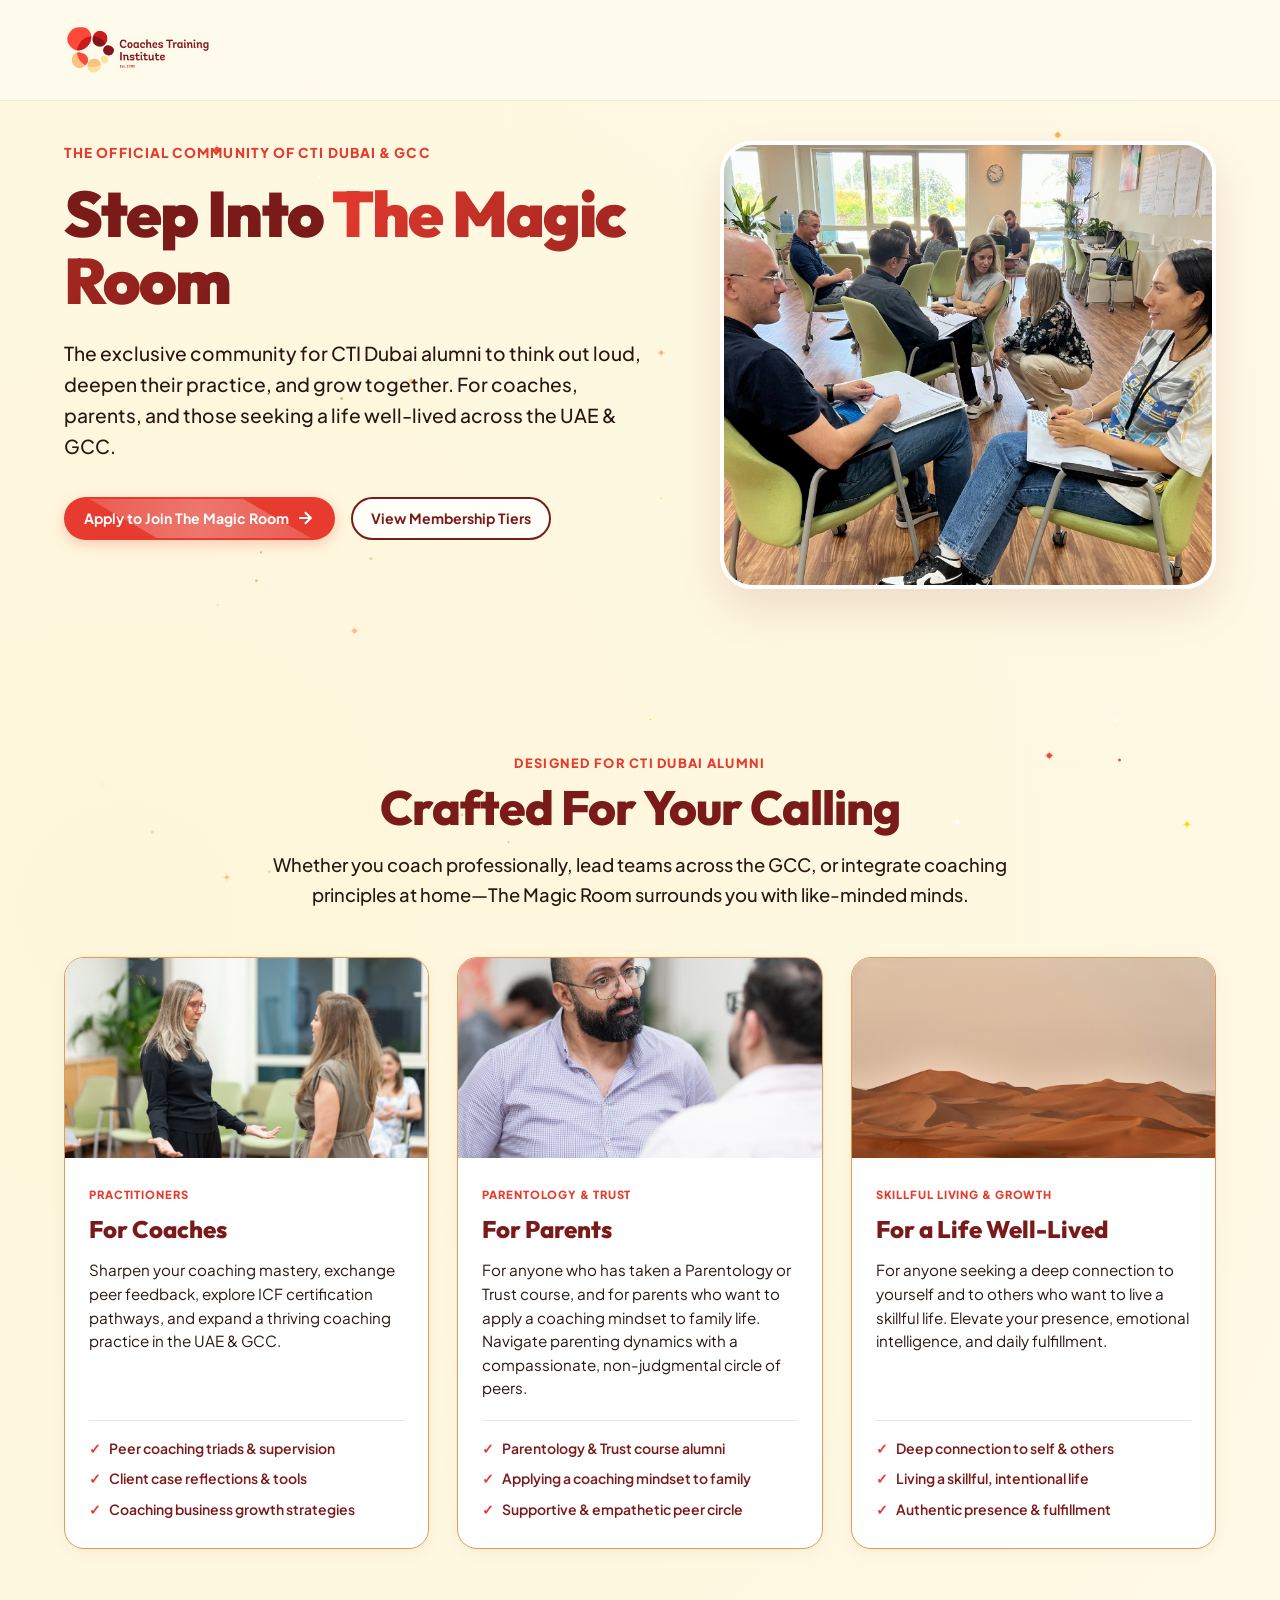
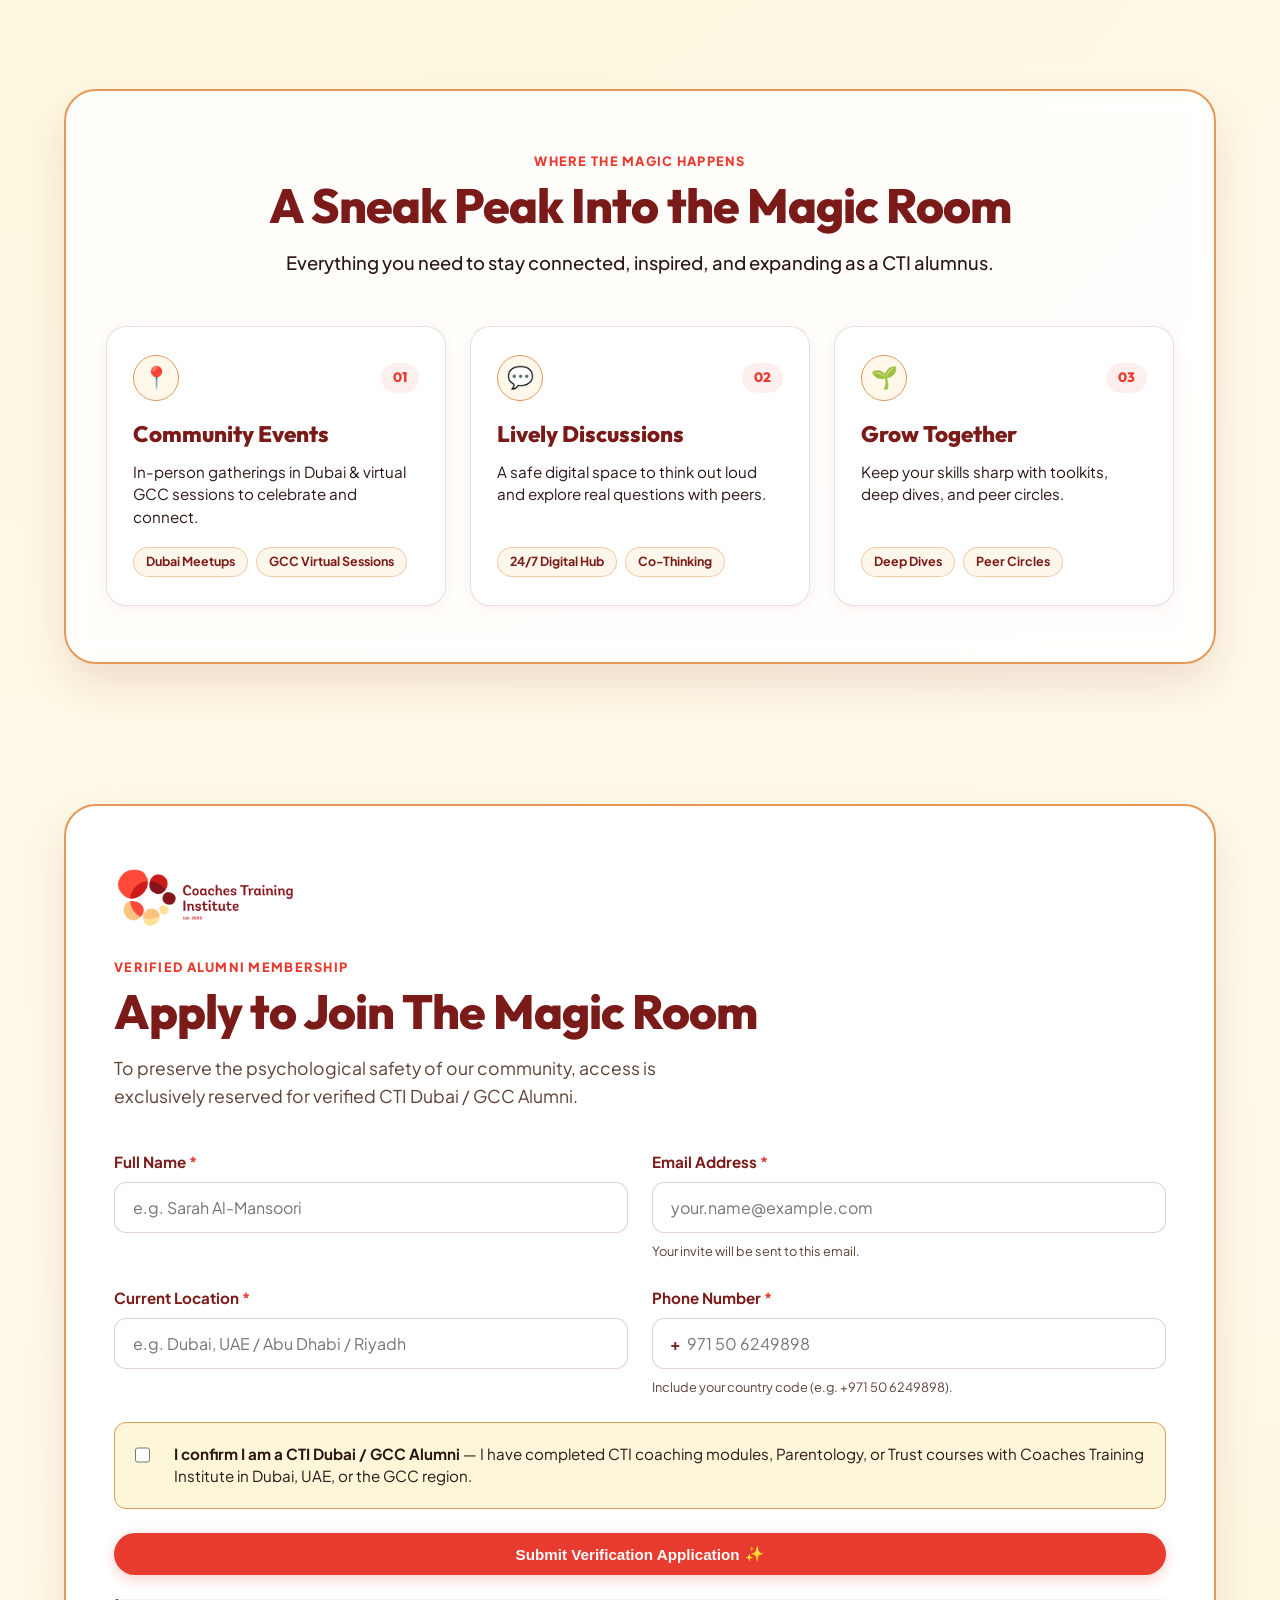
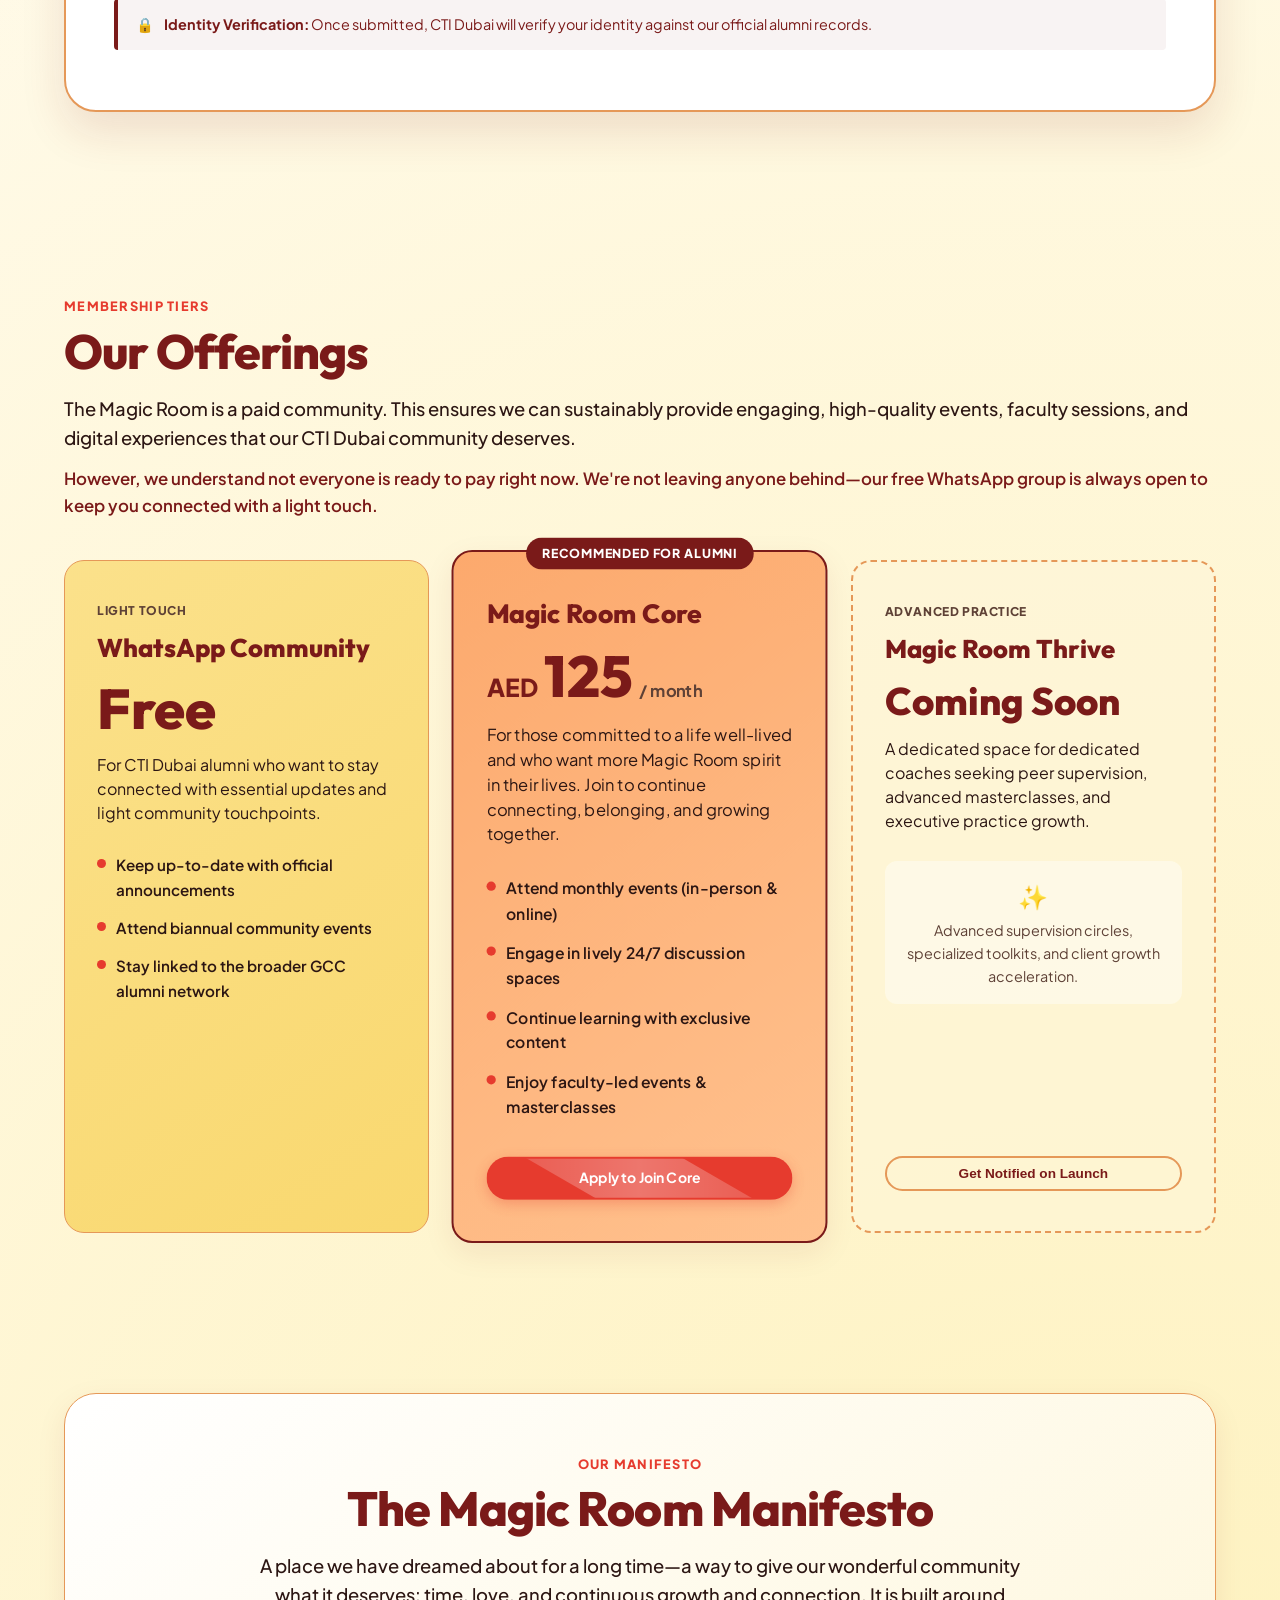
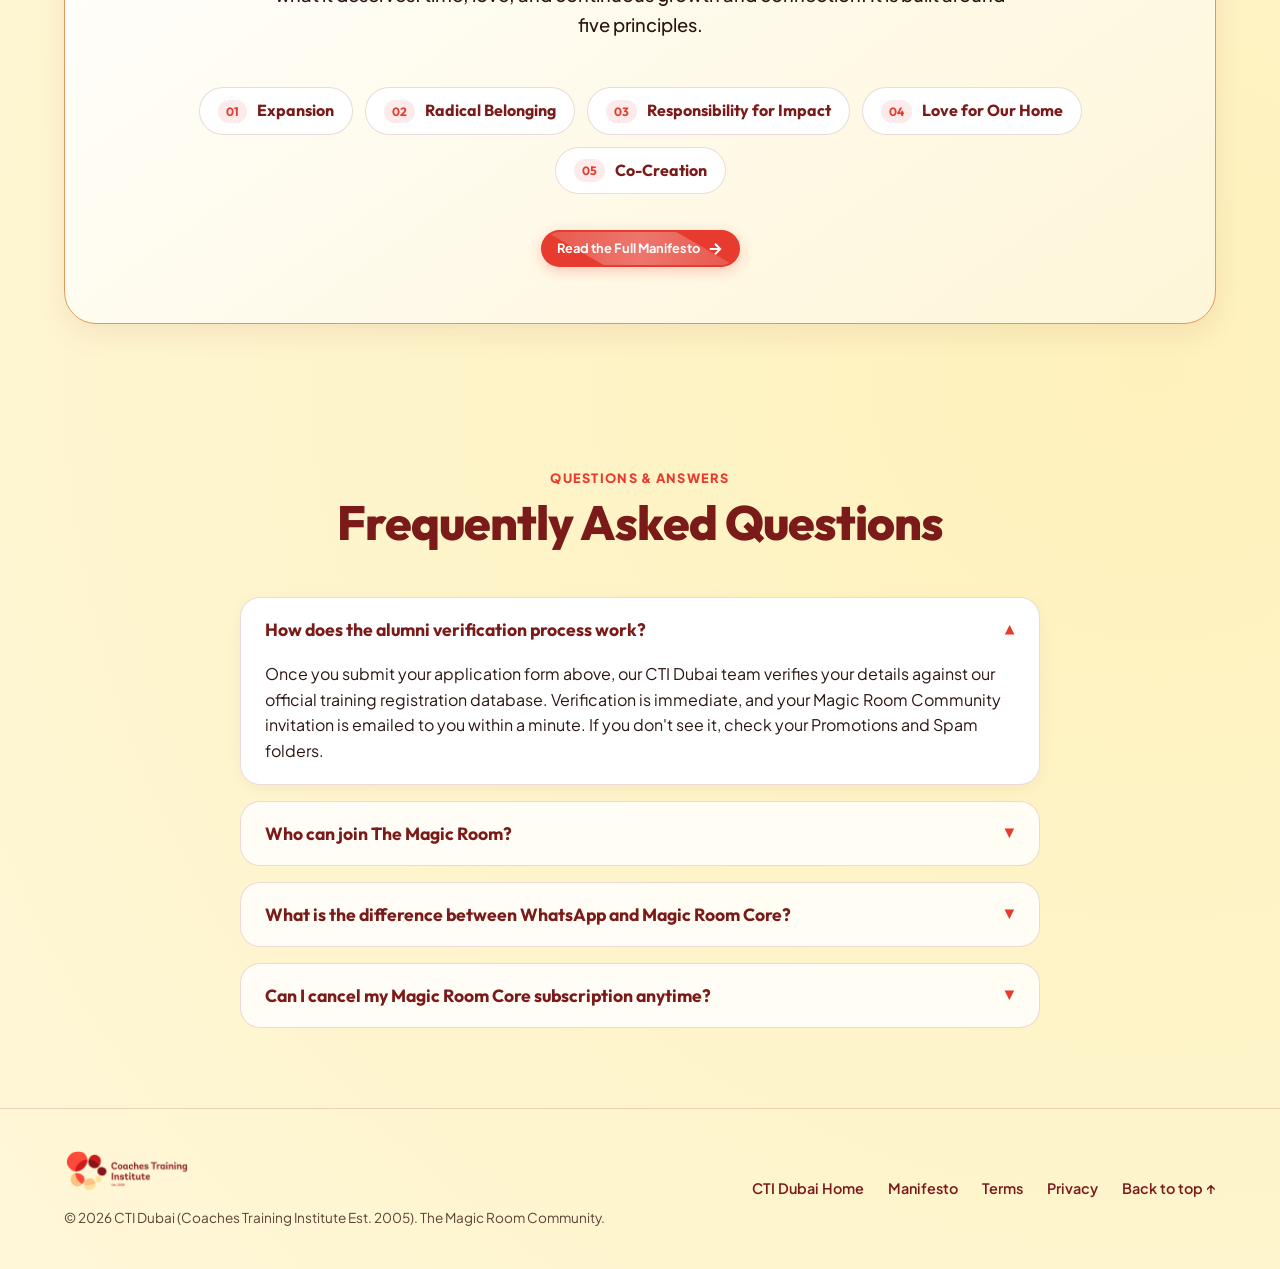
==== commit 88ccc259: "Success state: 1-minute email countdown and Promotions/Spam callout" ====
--- a/index.html
+++ b/index.html
@@ -293,12 +293,28 @@
           <div class="success-steps-box">
             <div class="success-step-item">
               <span class="step-num">1</span>
-              <span>Our team is verifying your registration against our official CTI Dubai records.</span>
+              <span>Your registration is being verified instantly against our official CTI Dubai records.</span>
             </div>
             <div class="success-step-item">
               <span class="step-num">2</span>
-              <span>Check your email for an invite link or a request for more information. If nothing appears in your inbox check your spam.</span>
-            </div>
+              <span>An email with your invite link (or a request for more information) is on its way to <strong id="successEmailDisplay">your email</strong>. It should arrive <strong>within 1 minute</strong>.
+                <span class="email-countdown" id="emailCountdown" aria-live="polite"></span>
+              </span>
+            </div>
+          </div>
+
+          <!-- Promotions / Spam Callout -->
+          <div class="spam-callout" id="spamCallout" role="alert">
+            <div class="spam-callout-head">
+              <span class="spam-icon">📬</span>
+              <strong id="spamCalloutTitle">Not in your inbox? Check your Promotions &amp; Spam folders</strong>
+            </div>
+            <ul class="spam-tips">
+              <li><strong>Gmail:</strong> look in the <em>Promotions</em> or <em>Updates</em> tab, then the <em>Spam</em> folder.</li>
+              <li><strong>Outlook / Hotmail:</strong> check the <em>Other</em> tab and the <em>Junk Email</em> folder.</li>
+              <li>Found it there? Mark it as <em>&ldquo;Not spam&rdquo;</em> and move it to your inbox so you never miss a Magic Room event.</li>
+            </ul>
+            <div class="spam-actions" id="spamActions"></div>
           </div>
           <button class="btn btn-secondary mt-4" id="resetAppFormBtn">Submit Another Application</button>
         </div>
@@ -450,7 +466,7 @@
             <span class="faq-icon">▼</span>
           </button>
           <div class="faq-answer">
-            <p>Once you submit your application form above, our CTI Dubai team verifies your details against our official training registration database. Upon verification, your Magic Room Community invitation is emailed to you within 24 hours.</p>
+            <p>Once you submit your application form above, our CTI Dubai team verifies your details against our official training registration database. Verification is immediate, and your Magic Room Community invitation is emailed to you within a minute. If you don't see it, check your Promotions and Spam folders.</p>
           </div>
         </div>
 
--- a/index.css
+++ b/index.css
@@ -1648,3 +1648,98 @@
   .manifesto-article { padding: 40px 24px; }
   .principle-block { padding-left: 0; padding-top: 80px; }
 }
+
+/* ==========================================================================
+   SUCCESS STATE: email countdown + Promotions/Spam callout
+   ========================================================================== */
+.email-countdown {
+  display: block;
+  margin-top: 6px;
+  font-size: 0.85rem;
+  font-weight: 600;
+  color: var(--color-red);
+}
+
+.spam-callout {
+  max-width: 600px;
+  margin: 24px auto 8px;
+  padding: 22px 24px;
+  text-align: left;
+  background: #fff4f2;
+  border: 2px solid var(--color-red);
+  border-radius: var(--radius-md);
+  box-shadow: 0 8px 24px rgba(230, 59, 46, 0.15);
+}
+
+.spam-callout.urgent {
+  animation: spamPulse 1.6s ease-in-out 3;
+}
+
+@keyframes spamPulse {
+  0%, 100% { transform: scale(1); box-shadow: 0 8px 24px rgba(230, 59, 46, 0.15); }
+  50% { transform: scale(1.02); box-shadow: 0 0 0 8px rgba(230, 59, 46, 0.18); }
+}
+
+.spam-callout-head {
+  display: flex;
+  align-items: center;
+  gap: 10px;
+  font-family: var(--font-heading);
+  font-size: 1.1rem;
+  color: var(--color-crimson);
+  margin-bottom: 10px;
+}
+
+.spam-icon {
+  font-size: 1.5rem;
+}
+
+.spam-tips {
+  list-style: none;
+  display: grid;
+  gap: 6px;
+  font-size: 0.92rem;
+  color: var(--color-dark);
+}
+
+.spam-tips li::before {
+  content: "→ ";
+  color: var(--color-red);
+  font-weight: 700;
+}
+
+.spam-actions {
+  display: flex;
+  flex-wrap: wrap;
+  gap: 10px;
+  margin-top: 16px;
+}
+
+.spam-actions:empty {
+  display: none;
+}
+
+.spam-action-btn {
+  display: inline-flex;
+  align-items: center;
+  gap: 6px;
+  padding: 10px 16px;
+  border-radius: var(--radius-pill);
+  background: var(--color-red);
+  color: #fff;
+  font-weight: 700;
+  font-size: 0.88rem;
+  text-decoration: none;
+  transition: background 0.2s ease, transform 0.2s ease;
+}
+
+.spam-action-btn:hover {
+  background: var(--color-red-hover);
+  transform: translateY(-1px);
+}
+
+.spam-action-btn.ghost {
+  background: #fff;
+  color: var(--color-crimson);
+  border: 1.5px solid var(--color-crimson);
+}
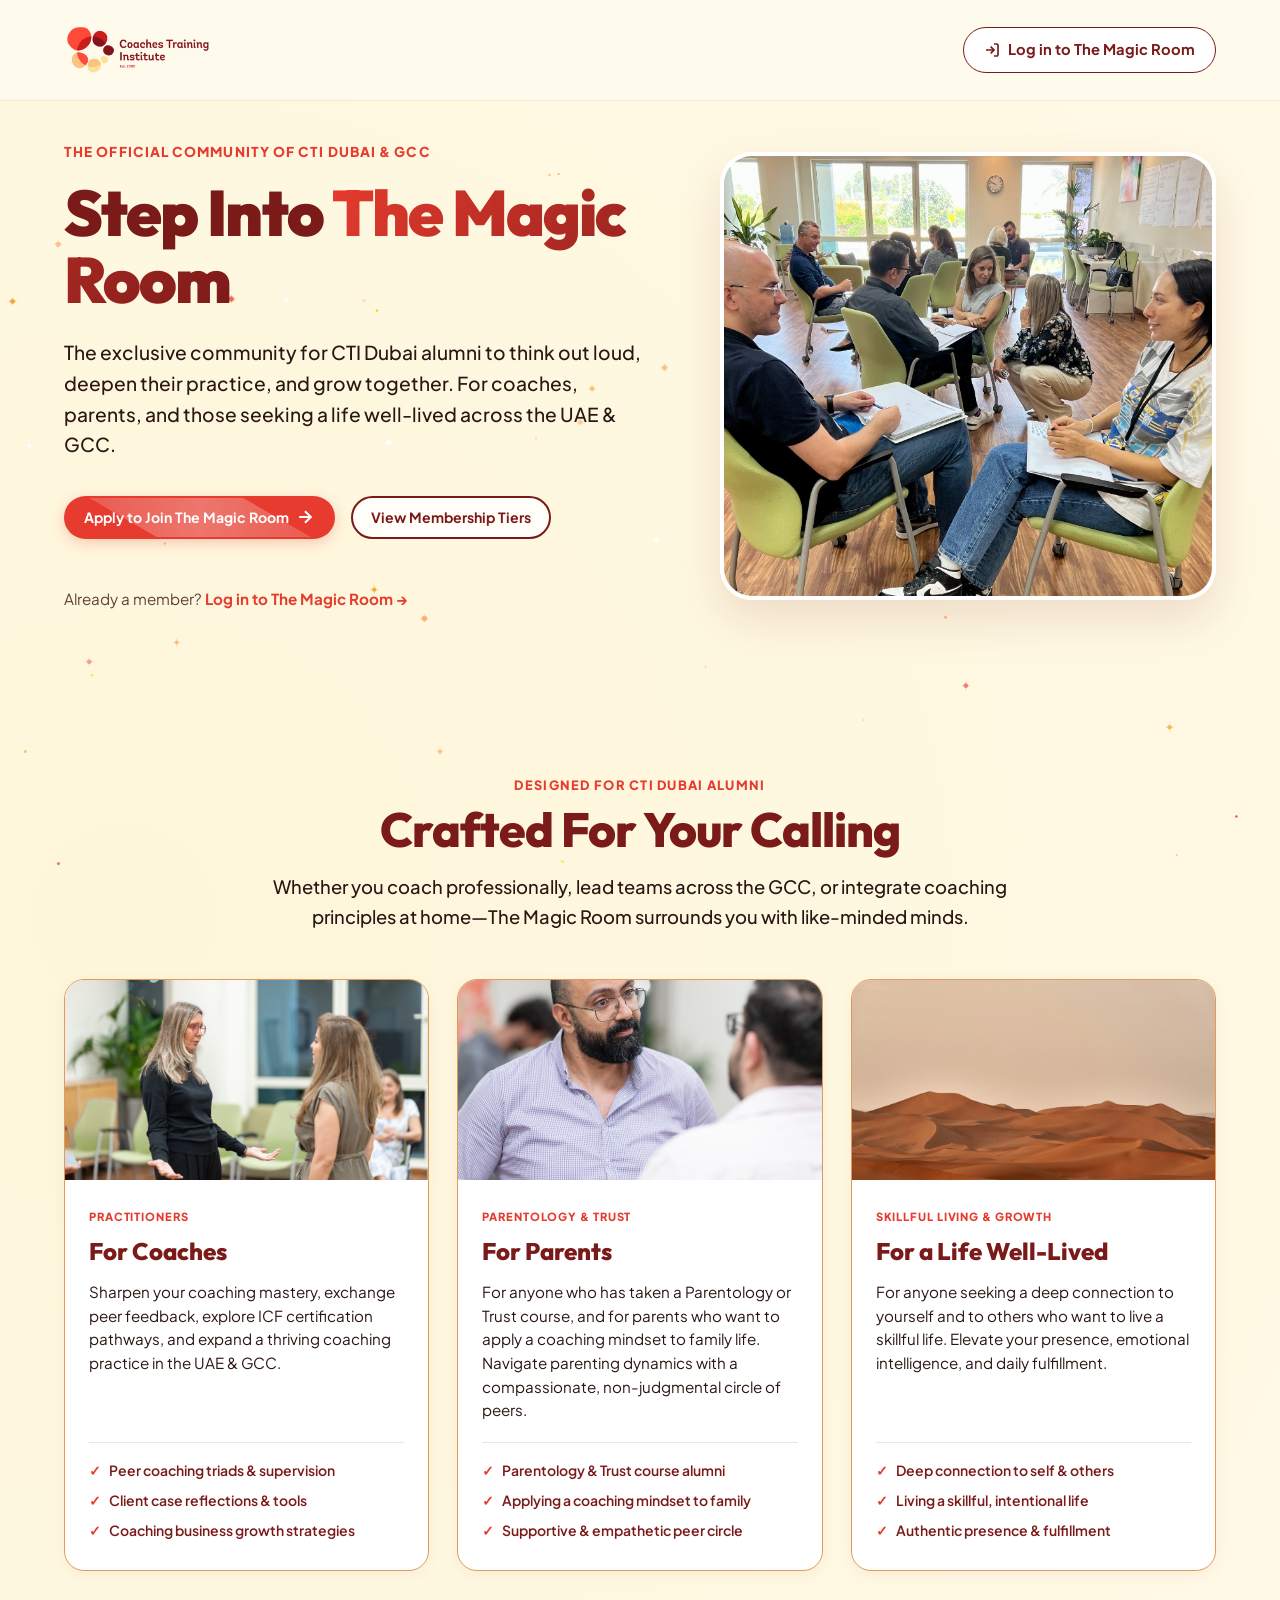
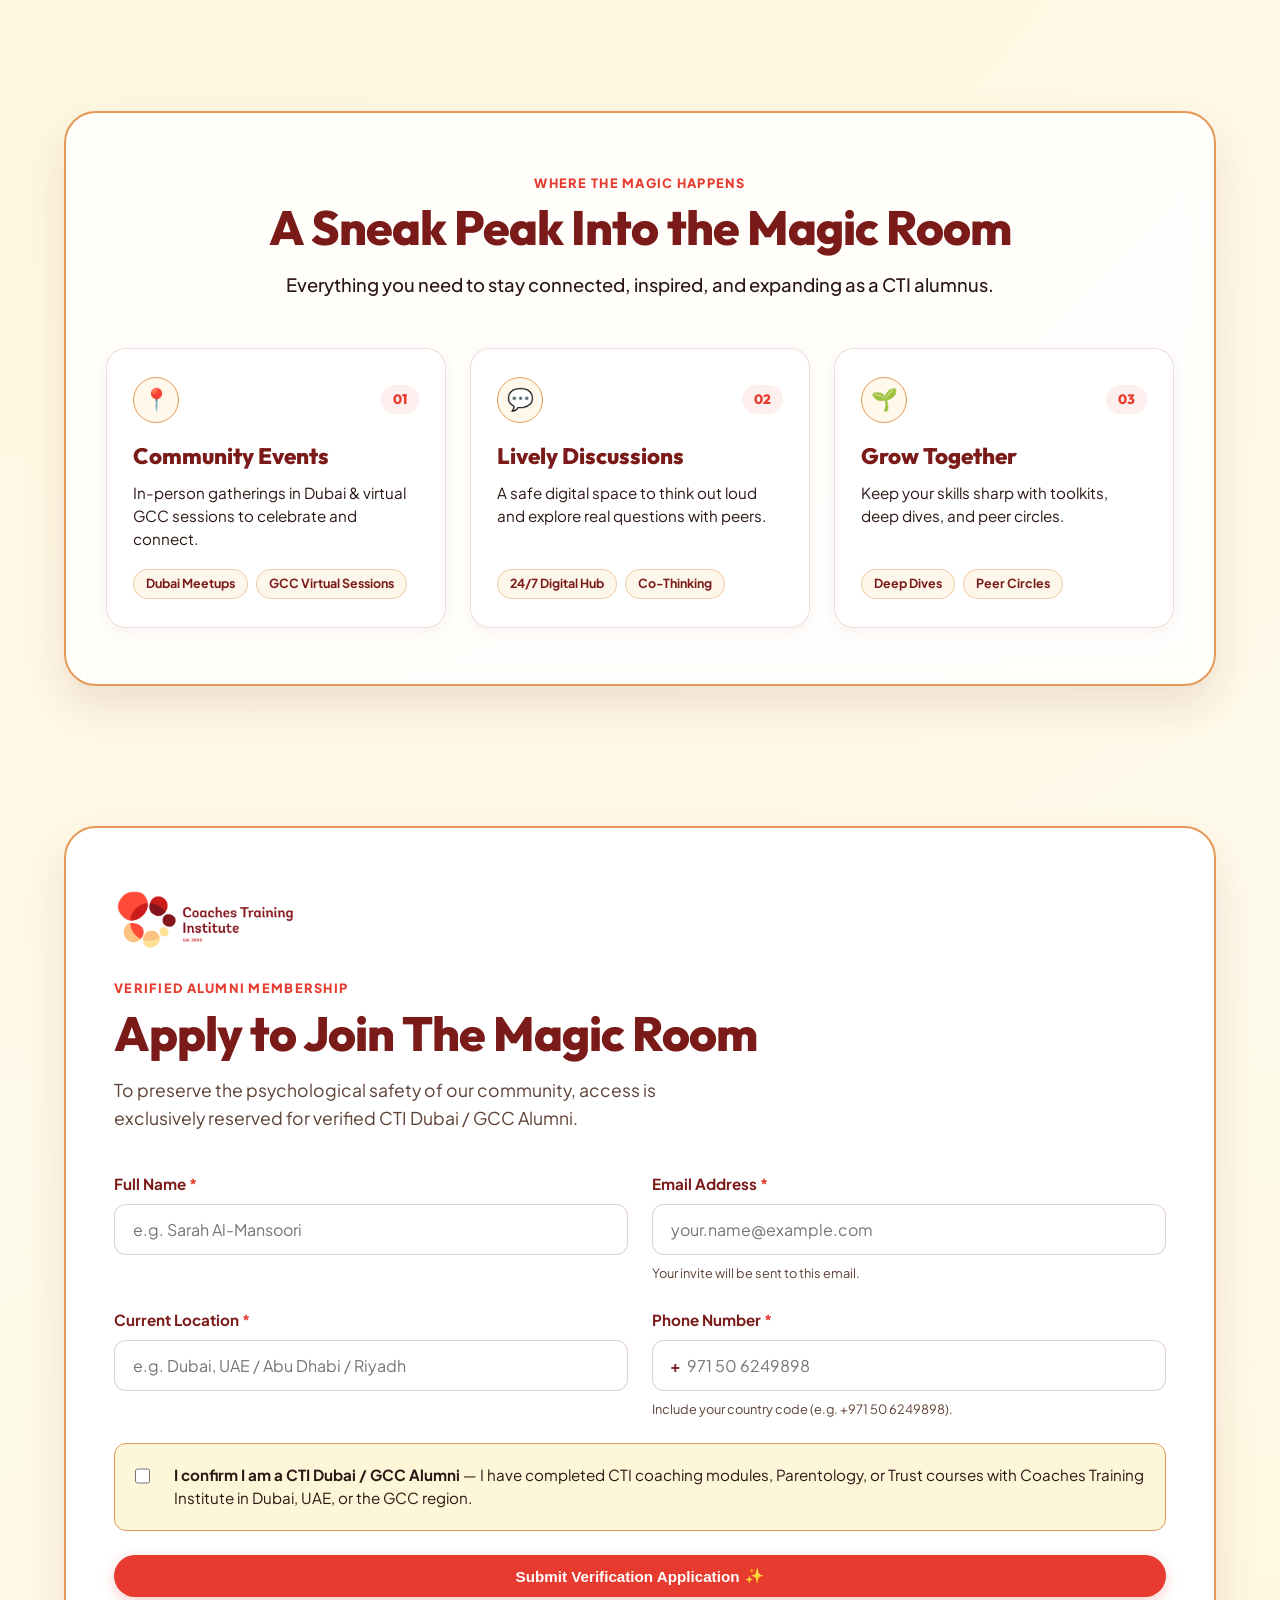
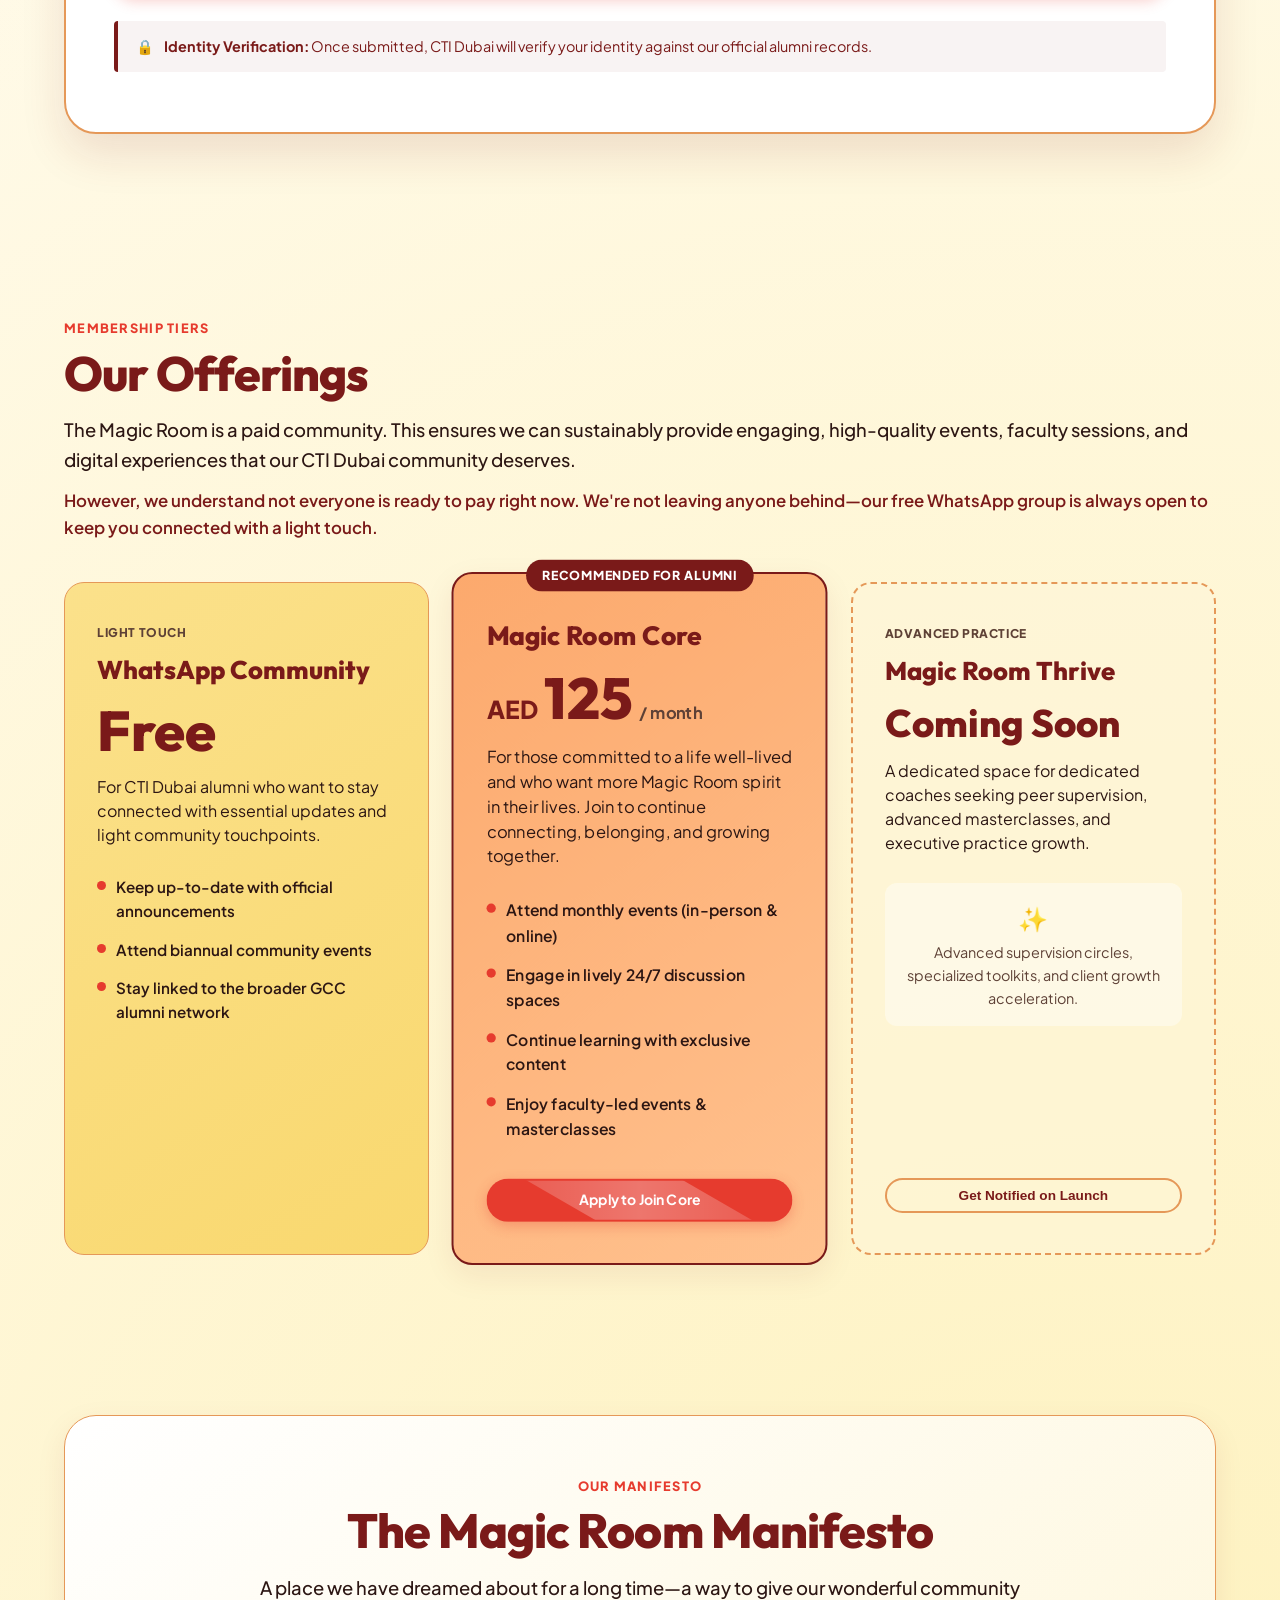
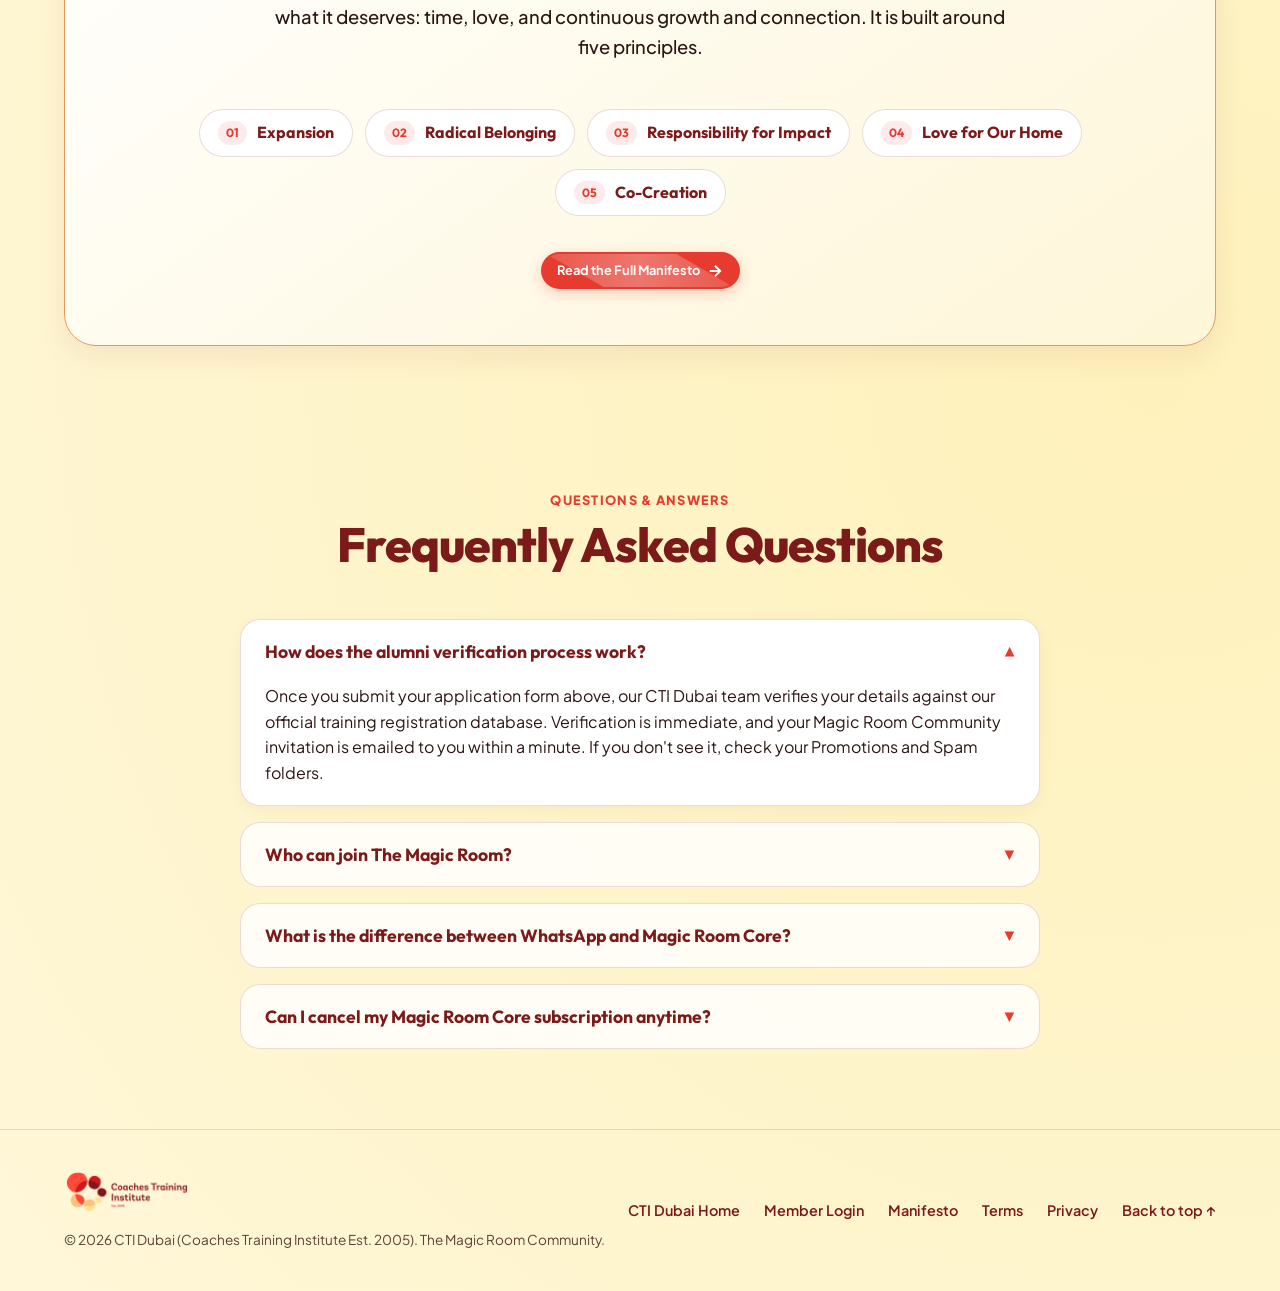
==== commit 1c0b15e8: "Add Log in to The Magic Room links (community.magicroomgcc.com)" ====
--- a/index.html
+++ b/index.html
@@ -28,6 +28,10 @@
       <a href="#" class="brand-logo">
         <img src="./images/cti_logo.png" alt="Coaches Training Institute Est. 2005" class="cti-main-logo">
       </a>
+      <a href="https://community.magicroomgcc.com/" class="nav-login-btn" id="navLoginBtn">
+        <svg width="16" height="16" viewBox="0 0 24 24" fill="none" stroke="currentColor" stroke-width="2.5"><path d="M15 3h4a2 2 0 0 1 2 2v14a2 2 0 0 1-2 2h-4M10 17l5-5-5-5M15 12H3"/></svg>
+        <span>Log in to The Magic Room</span>
+      </a>
     </div>
   </nav>
 
@@ -56,6 +60,9 @@
             View Membership Tiers
           </a>
         </div>
+        <p class="member-login-line">
+          Already a member? <a href="https://community.magicroomgcc.com/" id="heroLoginLink">Log in to The Magic Room &rarr;</a>
+        </p>
       </div>
 
       <div class="hero-visual">
@@ -317,6 +324,9 @@
             <div class="spam-actions" id="spamActions"></div>
           </div>
           <button class="btn btn-secondary mt-4" id="resetAppFormBtn">Submit Another Application</button>
+          <p class="member-login-line">
+            Already received your invite? <a href="https://community.magicroomgcc.com/" id="successLoginLink">Log in to The Magic Room &rarr;</a>
+          </p>
         </div>
 
       </div>
@@ -513,6 +523,7 @@
 
       <div class="footer-nav">
         <a href="https://www.coactivedubai.com" target="_blank" rel="noopener">CTI Dubai Home</a>
+        <a href="https://community.magicroomgcc.com/" id="footerLoginLink">Member Login</a>
         <a href="manifesto.html">Manifesto</a>
         <a href="https://magicroom.circle.so/terms" target="_blank">Terms</a>
         <a href="https://magicroom.circle.so/privacy" target="_blank">Privacy</a>
--- a/index.css
+++ b/index.css
@@ -94,8 +94,56 @@
 
 .nav-brand-only {
   display: flex;
-  justify-content: flex-start;
-  align-items: center;
+  justify-content: space-between;
+  align-items: center;
+  gap: 16px;
+}
+
+/* Member Login (links to community.magicroomgcc.com) */
+.nav-login-btn {
+  display: inline-flex;
+  align-items: center;
+  gap: 8px;
+  padding: 10px 20px;
+  border-radius: var(--radius-pill);
+  border: 1.5px solid var(--color-crimson);
+  color: var(--color-crimson);
+  background: #fff;
+  font-weight: 700;
+  font-size: 0.92rem;
+  text-decoration: none;
+  white-space: nowrap;
+  transition: all 0.2s ease;
+}
+
+.nav-login-btn:hover {
+  background: var(--color-crimson);
+  color: #fff;
+  transform: translateY(-1px);
+  box-shadow: var(--shadow-sm);
+}
+
+.member-login-line {
+  margin-top: 18px;
+  font-size: 0.95rem;
+  color: var(--color-muted);
+}
+
+.member-login-line a {
+  color: var(--color-red);
+  font-weight: 700;
+  text-decoration: none;
+  border-bottom: 1.5px solid transparent;
+  transition: border-color 0.2s ease;
+}
+
+.member-login-line a:hover {
+  border-bottom-color: var(--color-red);
+}
+
+@media (max-width: 480px) {
+  .nav-login-btn { padding: 8px 14px; font-size: 0.85rem; }
+  .cti-main-logo { height: 42px; }
 }
 
 .cti-main-logo {
